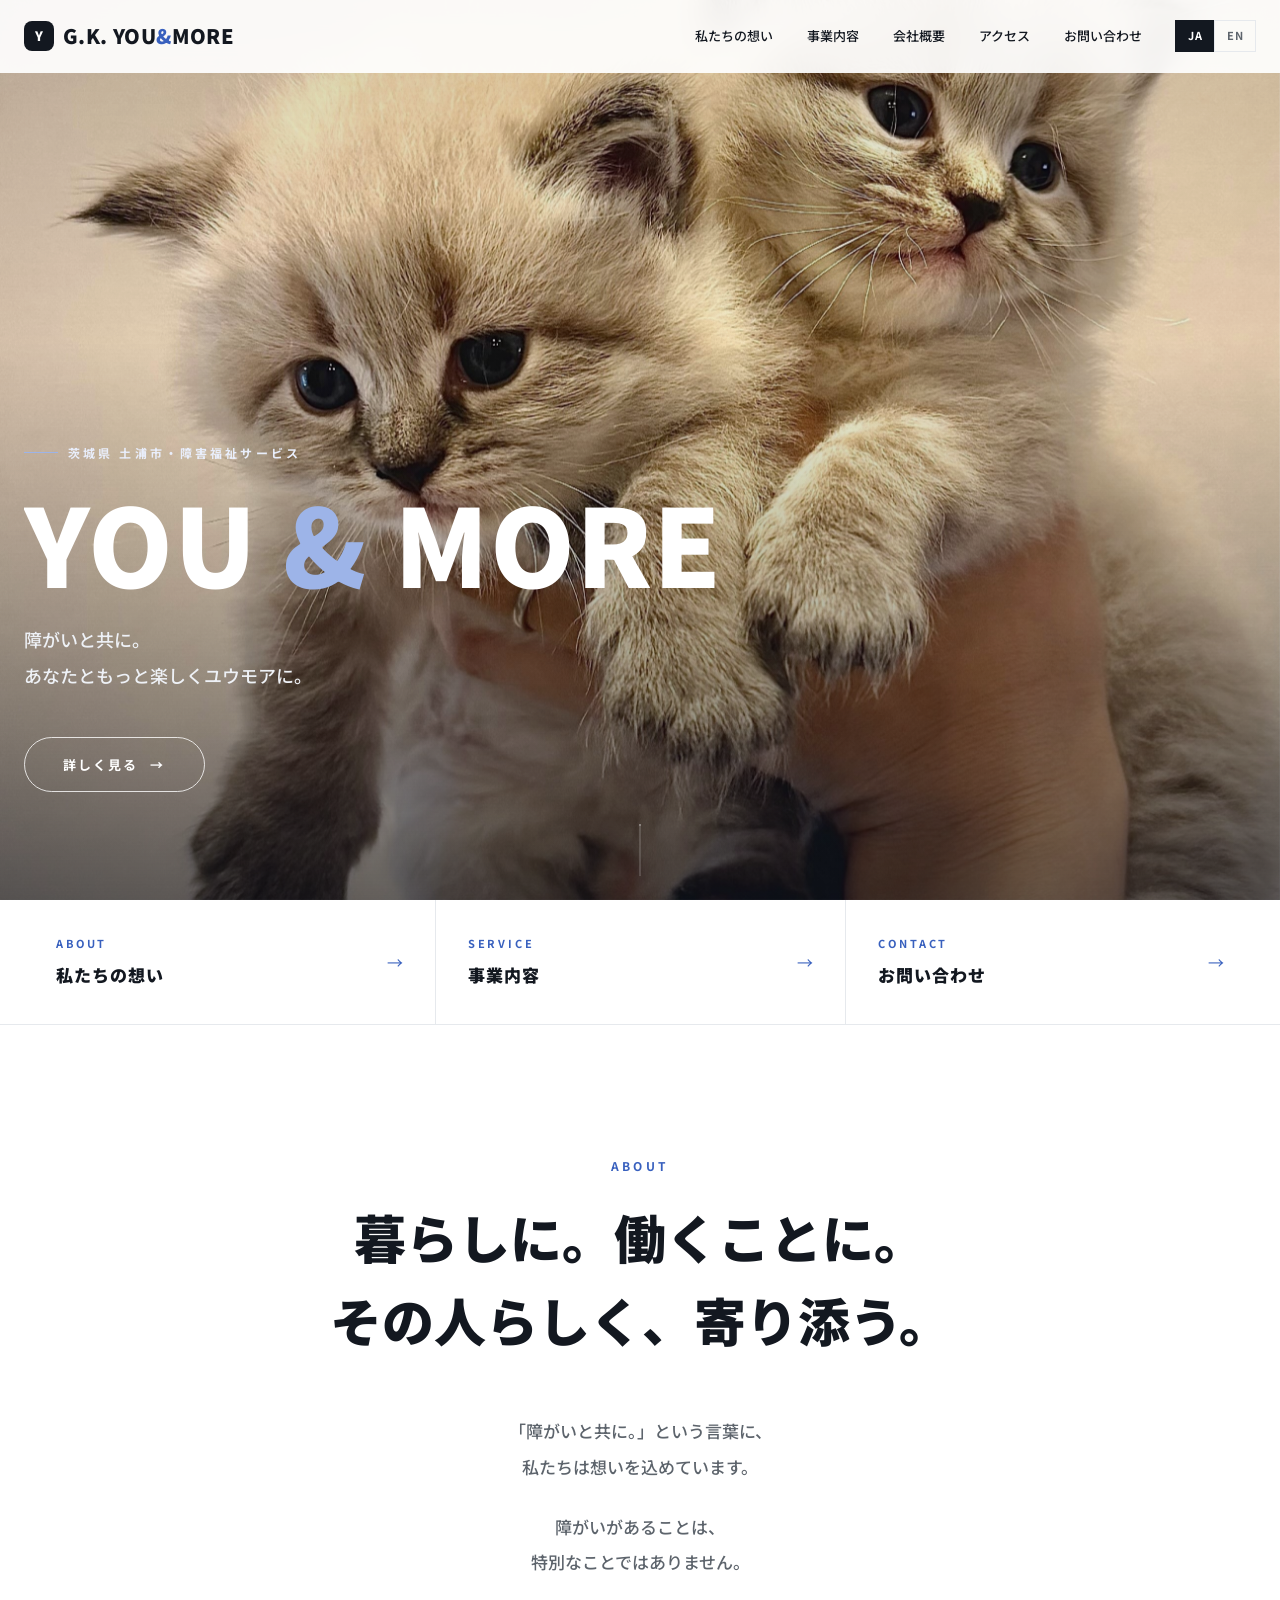
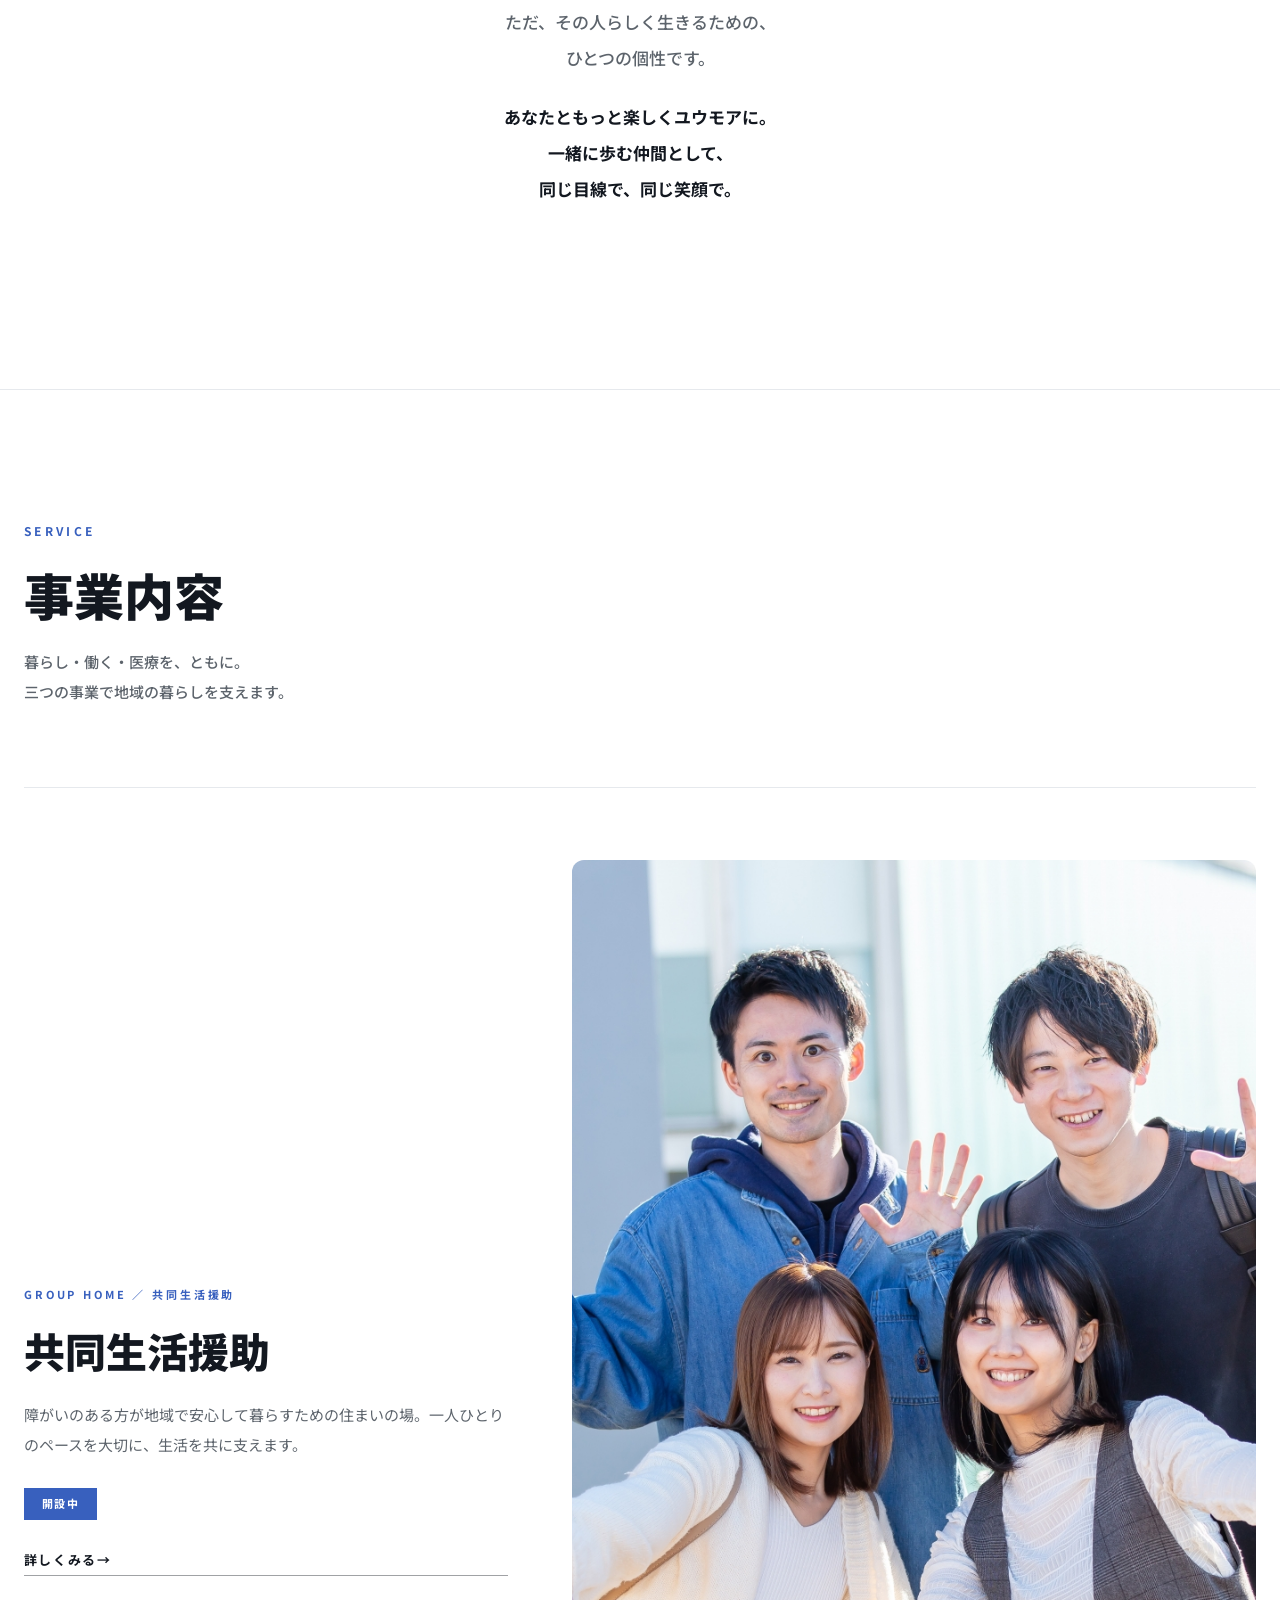
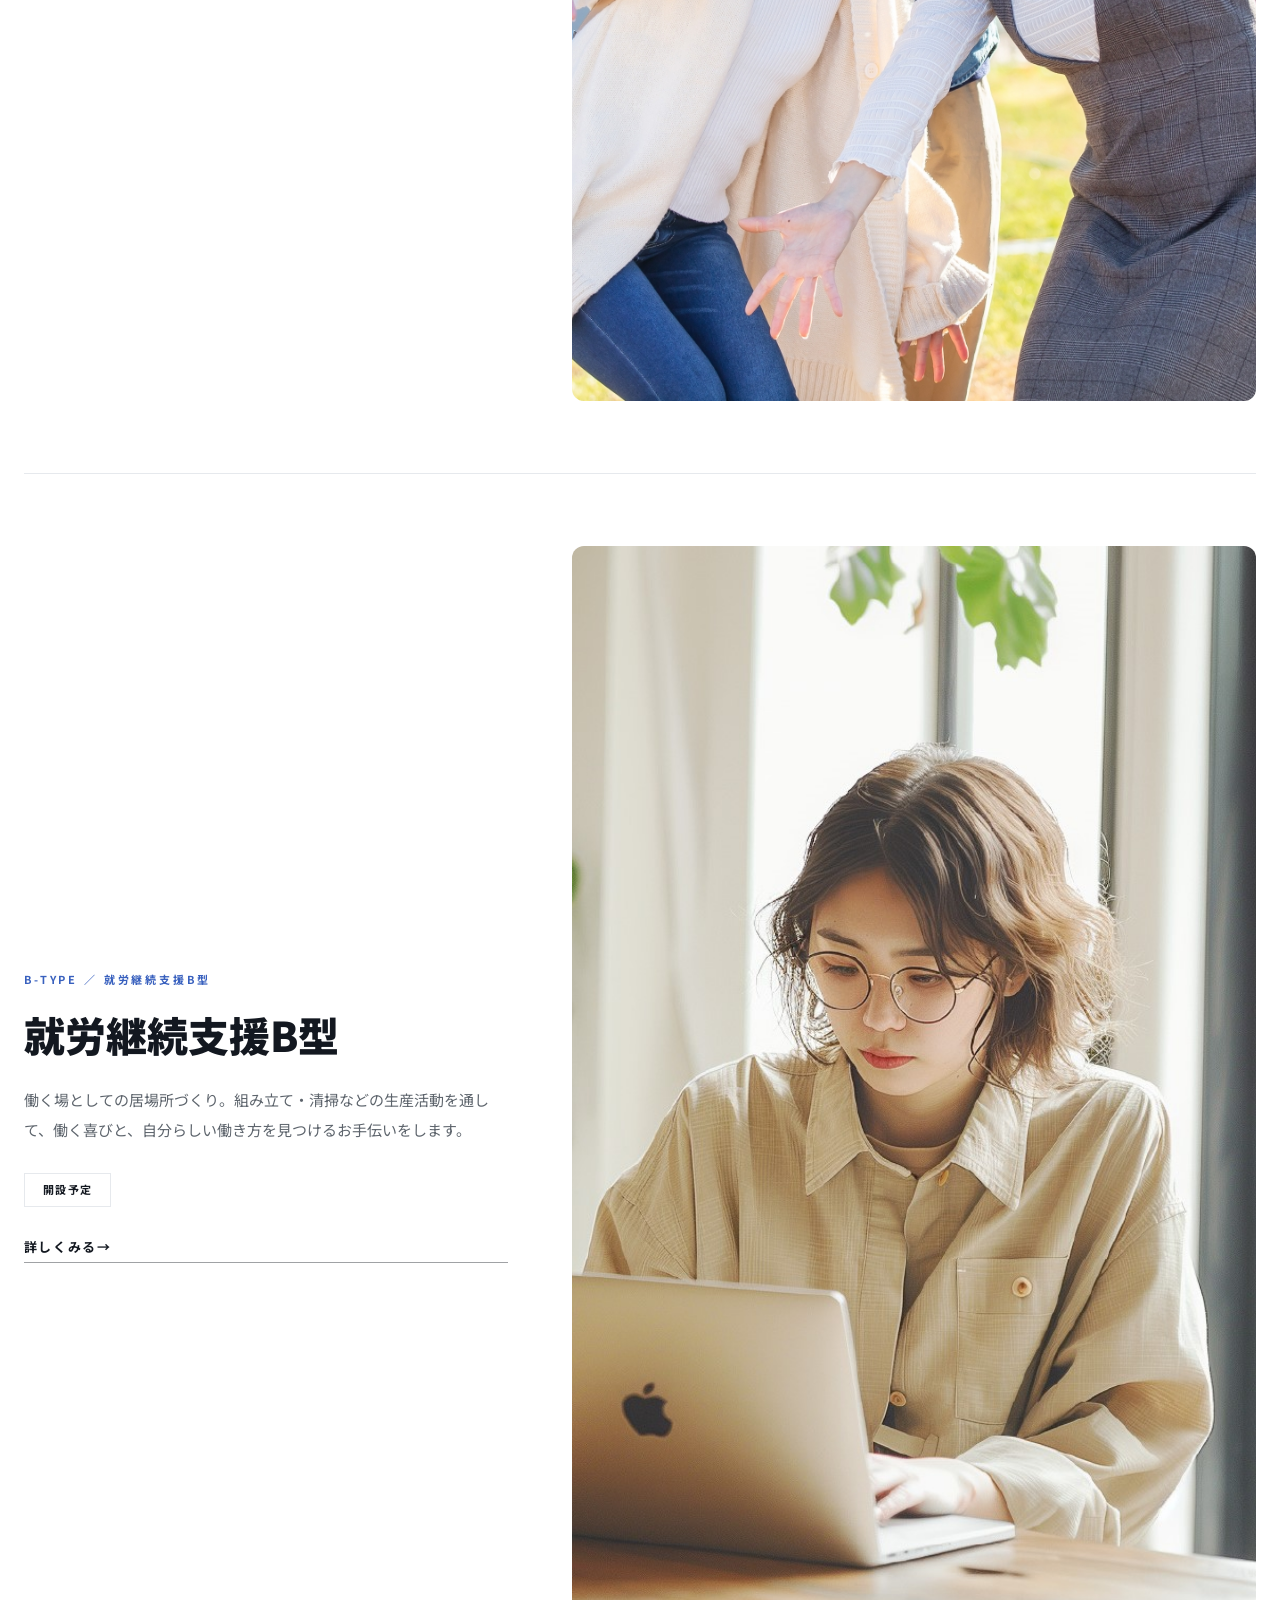
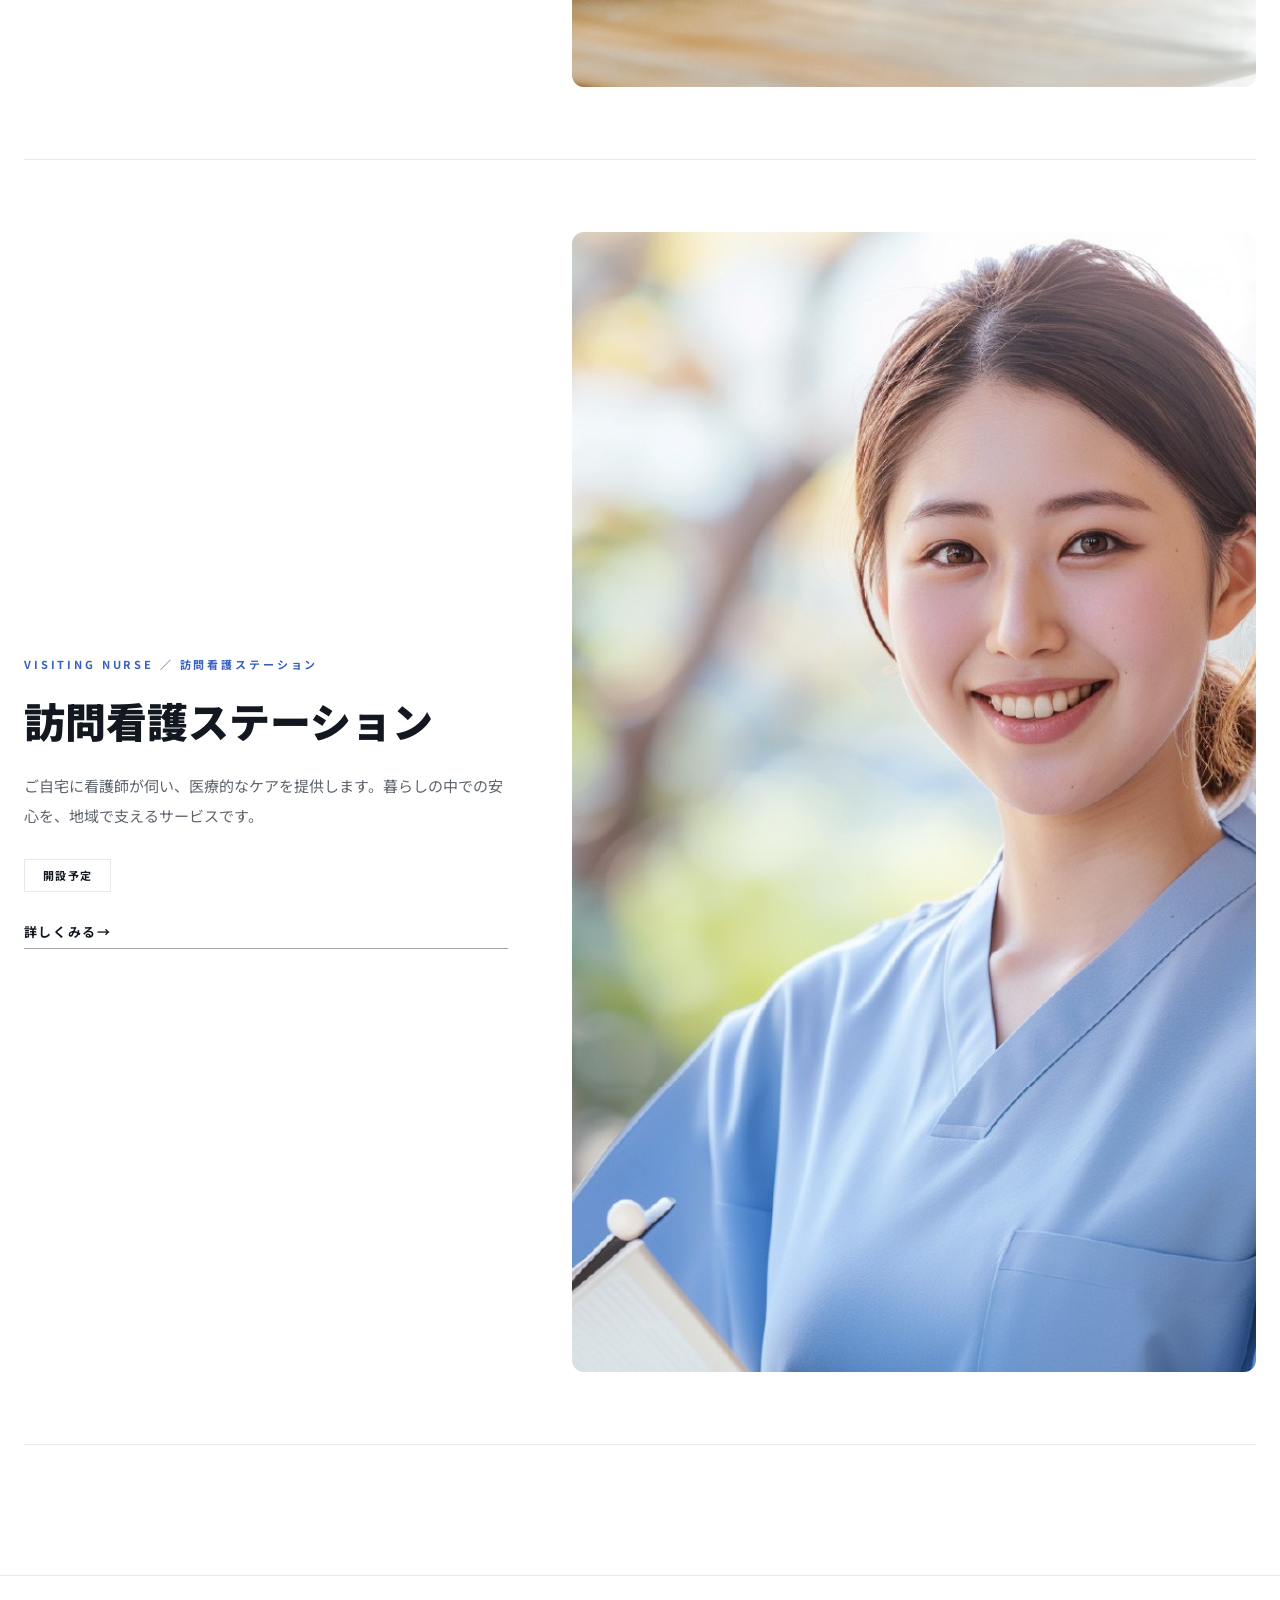
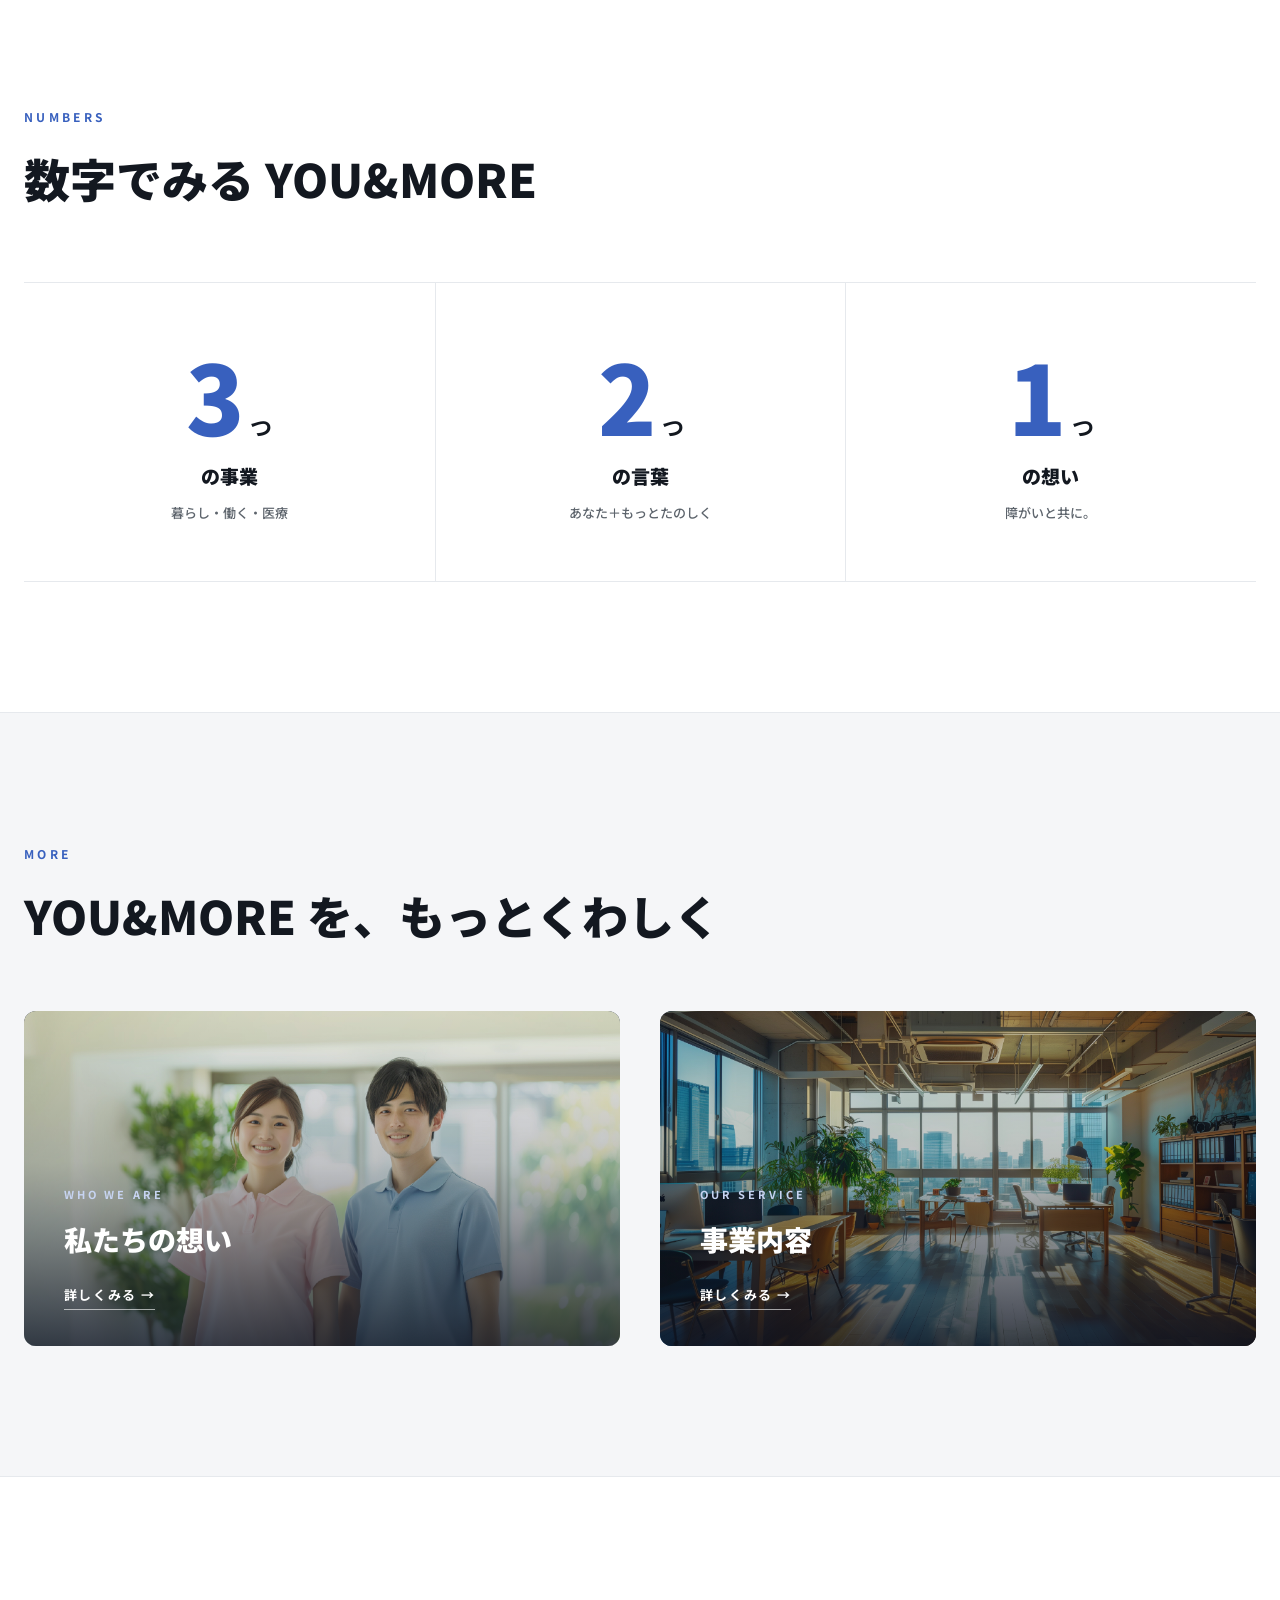
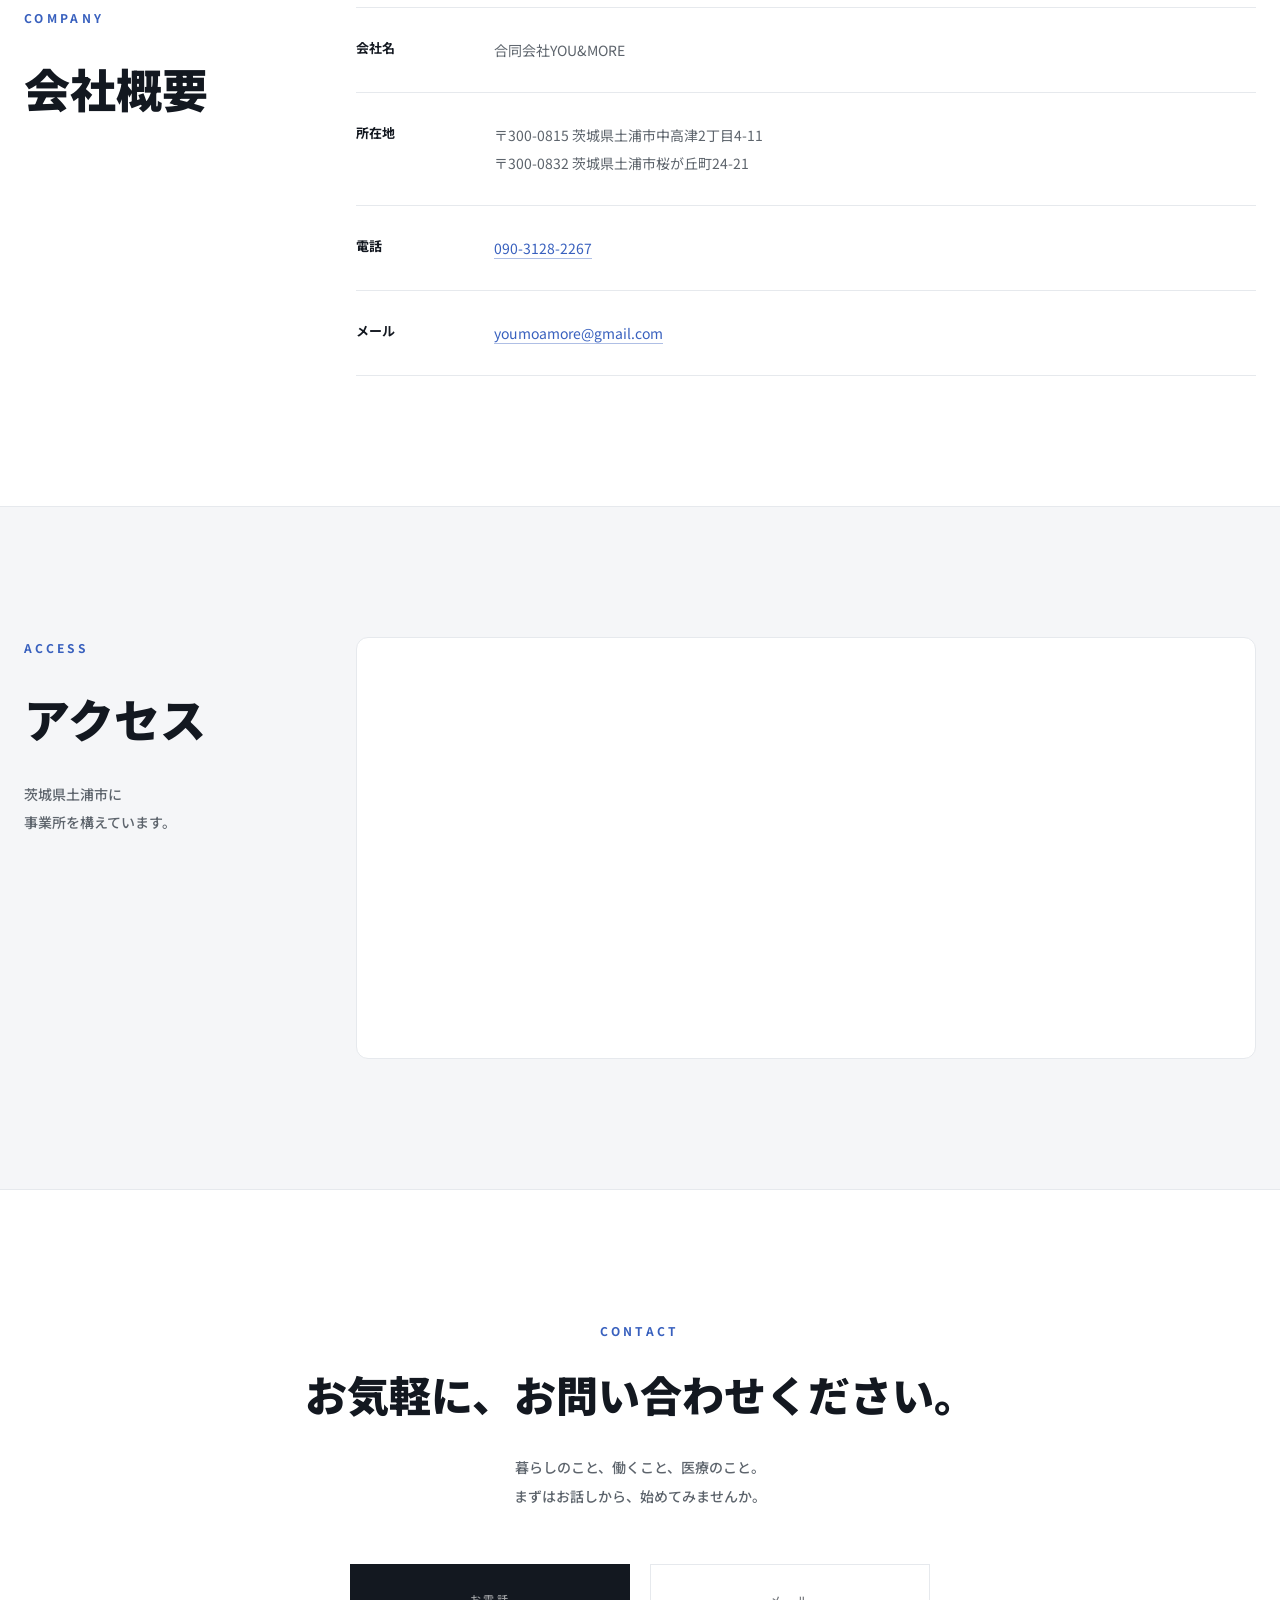
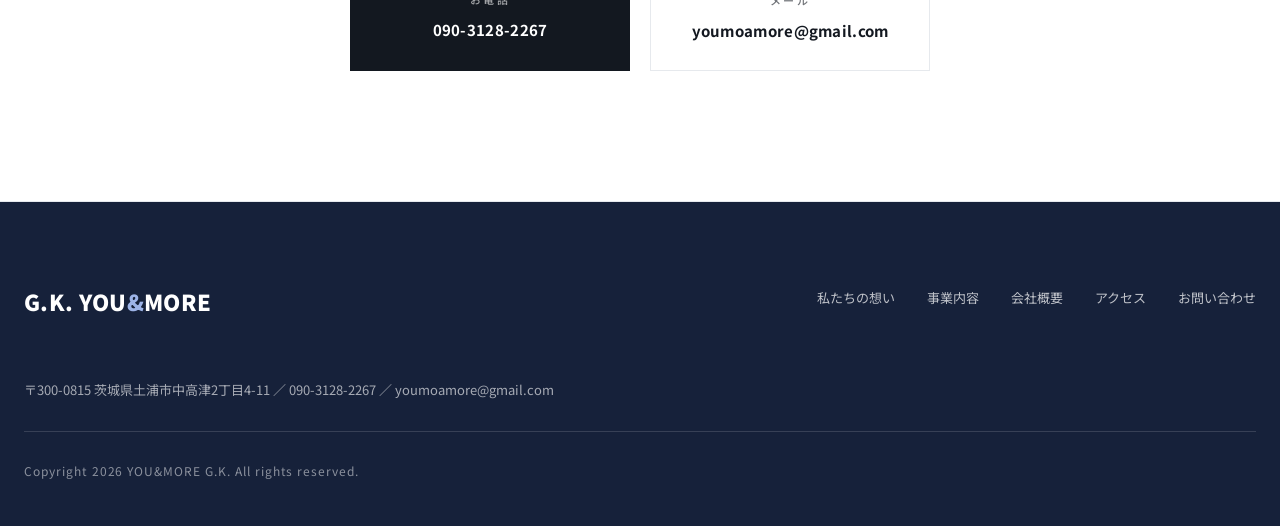
==== index.html @ 16d97923 "fix: モバイルのnumbersとヒーローメニューの中央寄せを修正 - numbers: numItemをflex column+align-items:centerで要素レベル中央保証 - her" ====
<!DOCTYPE html>
<html lang="ja">
<head>
<meta charset="UTF-8">
<meta name="viewport" content="width=device-width, initial-scale=1, shrink-to-fit=no">
<meta name="format-detection" content="telephone=no">
<title>YOU&amp;MORE G.K. - 障がいと共に。あなたともっと楽しくユウモアに。</title>
<meta name="description" content="YOU&amp;MORE G.K.は、茨城県土浦市に拠点を置く障害福祉事業所です。共同生活援助（グループホーム）を中心に、就労継続支援B型・訪問看護ステーションの開設を予定しています。">
<meta property="og:title" content="YOU&amp;MORE G.K.">
<meta property="og:type" content="website">
<meta property="og:url" content="https://cocolo-youmore.com/">
<meta property="og:site_name" content="YOU&amp;MORE G.K.">
<link rel="icon" href="data:image/svg+xml,%3Csvg xmlns='http://www.w3.org/2000/svg' viewBox='0 0 100 100'%3E%3Crect width='100' height='100' rx='22' fill='%233860be'/%3E%3Ctext x='50' y='72' font-size='56' text-anchor='middle' fill='%23fff' font-family='Arial,sans-serif' font-weight='bold'%3EY%26M%3C/text%3E%3C/svg%3E">
<link rel="preconnect" href="https://fonts.googleapis.com">
<link rel="preconnect" href="https://fonts.gstatic.com" crossorigin>
<link href="https://fonts.googleapis.com/css2?family=Noto+Sans+JP:wght@400;500;700;900&amp;display=swap" rel="stylesheet">
<link rel="stylesheet" href="css/style.css?v=20260806e">
</head>
<body>

<header>
<div class="headerInr">
  <div class="headerInrBox">

    <h1><a href="#top"><span class="logoMark">Y</span><span class="logoName">G.K. YOU<span>&amp;</span>MORE</span></a></h1>

    <nav id="gNavPc">
      <ul>
        <li><a href="#about">私たちの想い</a></li>
        <li><a href="#service">事業内容</a></li>
        <li><a href="#company">会社概要</a></li>
        <li><a href="#access">アクセス</a></li>
        <li><a href="#contact">お問い合わせ</a></li>
      </ul>
    </nav>

    <ul class="headerLang">
      <li><a href="#" class="active">JA</a></li>
      <li><a href="#">EN</a></li>
    </ul>

    <button type="button" class="menuTrigger" aria-expanded="false" aria-controls="gNavSp" aria-label="メニューを開く">
      <span></span><span></span><span></span>
    </button>

  </div>

  <div id="gNavSp">
    <div class="gNavSpInr">
      <ul class="headerLinkLv1">
        <li><a href="#about">私たちの想い</a></li>
        <li><a href="#service">事業内容</a></li>
        <li><a href="#company">会社概要</a></li>
        <li><a href="#access">アクセス</a></li>
        <li><a href="#contact">お問い合わせ</a></li>
      </ul>
      <ul class="headerLinkMenu">
        <li><a href="tel:09031282267">090-3128-2267</a></li>
        <li><a href="mailto:youmoamore@gmail.com">youmoamore@gmail.com</a></li>
      </ul>
    </div>
  </div>

</div>
</header>

<main>

<article>

<section id="top">
<div class="idxWrap01Inr">
  <div class="mainImg"><img src="images/2.jpeg" alt="YOU&MOREの風景" class="fade-in"></div>
  <div class="heroGrad"></div>
  <div class="progSlickInr">
    <p class="heroBadge">茨城県 土浦市・障害福祉サービス</p>
    <h2 class="kvTx02"><span class="kvWord">YOU</span> <span class="kvWord kvWordAccent">&amp;</span> <span class="kvWord">MORE</span></h2>
    <p class="kvTx03">障がいと共に。<br>あなたともっと楽しくユウモアに。</p>
    <p class="btnBox01_w"><a href="#about">詳しく見る<span class="btnArrow">→</span></a></p>
  </div>
  <div class="scrollCue"><span class="scrollCueDot"></span></div>
</div>
</section>

<div class="heroMenu">
  <div class="heroMenuInr">
    <a href="#about">
      <div class="heroMenuText">
        <p class="heroMenuLabel">ABOUT</p>
        <p class="heroMenuTitle">私たちの想い</p>
      </div>
      <span class="heroMenuArrow">→</span>
    </a>
    <a href="#service">
      <div class="heroMenuText">
        <p class="heroMenuLabel">SERVICE</p>
        <p class="heroMenuTitle">事業内容</p>
      </div>
      <span class="heroMenuArrow">→</span>
    </a>
    <a href="#contact">
      <div class="heroMenuText">
        <p class="heroMenuLabel">CONTACT</p>
        <p class="heroMenuTitle">お問い合わせ</p>
      </div>
      <span class="heroMenuArrow">→</span>
    </a>
  </div>
</div>

<section id="about">
<div class="idxWrap02Inner">
  <div class="idxWrap02Text reveal">
    <p class="kvTx01">ABOUT</p>
    <h2>暮らしに。働くことに。<br>その人らしく、寄り添う。</h2>
    <p class="idxWrap02Line">「障がいと共に。」という言葉に、<br>私たちは想いを込めています。</p>
    <p class="idxWrap02Line">障がいがあることは、<br>特別なことではありません。</p>
    <p class="idxWrap02Line">ただ、その人らしく生きるための、<br>ひとつの個性です。</p>
    <p class="idxWrap02Line strong">あなたともっと楽しくユウモアに。<br>一緒に歩む仲間として、<br>同じ目線で、同じ笑顔で。</p>
  </div>
</div>
</section>

<section id="service">
<div class="idxWrap03Inner">
  <div class="idxWrap03Head reveal">
    <p class="kvTx01">SERVICE</p>
    <h2>事業内容</h2>
    <p class="idxWrap03Lead">暮らし・働く・医療を、ともに。<br>三つの事業で地域の暮らしを支えます。</p>
  </div>
  <div class="servicePanels">

    <article class="servicePanel reveal">
      <div class="servicePanelText">
        <p class="servicePanelLabel">GROUP HOME ／ 共同生活援助</p>
        <h3>共同生活援助</h3>
        <p class="servicePanelDesc">障がいのある方が地域で安心して暮らすための住まいの場。一人ひとりのペースを大切に、生活を共に支えます。</p>
        <p class="servicePanelStatus">開設中</p>
        <a class="servicePanelLink" href="service-kyodo.html">詳しくみる<span>→</span></a>
      </div>
      <a class="servicePanelImg" href="service-kyodo.html" aria-label="共同生活援助の詳細ページへ"><img src="images/共同生活援助/28447826_m.jpg" alt="共同生活援助"></a>
    </article>

    <article class="servicePanel reveal">
      <div class="servicePanelText">
        <p class="servicePanelLabel">B-TYPE ／ 就労継続支援B型</p>
        <h3>就労継続支援B型</h3>
        <p class="servicePanelDesc">働く場としての居場所づくり。組み立て・清掃などの生産活動を通して、働く喜びと、自分らしい働き方を見つけるお手伝いをします。</p>
        <p class="servicePanelStatus soon">開設予定</p>
        <a class="servicePanelLink" href="#contact">詳しくみる<span>→</span></a>
      </div>
      <div class="servicePanelImg"><img src="images/就労継続支援/sd_free_img_89.jpg" alt="就労継続支援B型"></div>
    </article>

    <article class="servicePanel reveal">
      <div class="servicePanelText">
        <p class="servicePanelLabel">VISITING NURSE ／ 訪問看護ステーション</p>
        <h3>訪問看護ステーション</h3>
        <p class="servicePanelDesc">ご自宅に看護師が伺い、医療的なケアを提供します。暮らしの中での安心を、地域で支えるサービスです。</p>
        <p class="servicePanelStatus soon">開設予定</p>
        <a class="servicePanelLink" href="#contact">詳しくみる<span>→</span></a>
      </div>
      <div class="servicePanelImg"><img src="images/訪問看護/sd_free_img_136.jpg" alt="訪問看護ステーション"></div>
    </article>

  </div>
</div>
</section>

<section id="numbers">
<div class="numbersInr">
  <div class="numbersHead reveal">
    <p class="kvTx01">NUMBERS</p>
    <h2>数字でみる YOU&amp;MORE</h2>
  </div>
  <div class="numbersGrid">
    <div class="numItem">
      <p class="numberValue"><span>3</span><span class="numberUnit">つ</span></p>
      <p class="numberLabel">の事業</p>
      <p class="numberNote">暮らし・働く・医療</p>
    </div>
    <div class="numItem">
      <p class="numberValue"><span>2</span><span class="numberUnit">つ</span></p>
      <p class="numberLabel">の言葉</p>
      <p class="numberNote">あなた＋もっとたのしく</p>
    </div>
    <div class="numItem">
      <p class="numberValue"><span>1</span><span class="numberUnit">つ</span></p>
      <p class="numberLabel">の想い</p>
      <p class="numberNote">障がいと共に。</p>
    </div>
  </div>
</div>
</section>

<section id="banner">
<div class="bannerInr">
  <div class="bannerHead reveal">
    <p class="kvTx01">MORE</p>
    <h2>YOU&amp;MORE を、もっとくわしく</h2>
  </div>
  <div class="bannerGrid">
    <a href="#about" class="bannerCard reveal">
      <div class="bannerBg"><img src="images/banner-watashi.jpg" alt="私たちの想い"></div>
      <div class="bannerOverlay"></div>
      <div class="bannerText">
        <p class="bannerEn">WHO WE ARE</p>
        <h3>私たちの想い</h3>
        <span class="bannerLink">詳しくみる →</span>
      </div>
    </a>
    <a href="#service" class="bannerCard reveal">
      <div class="bannerBg"><img src="images/banner-jigyo.jpg" alt="事業内容"></div>
      <div class="bannerOverlay"></div>
      <div class="bannerText">
        <p class="bannerEn">OUR SERVICE</p>
        <h3>事業内容</h3>
        <span class="bannerLink">詳しくみる →</span>
      </div>
    </a>
  </div>
</div>
</section>

<section id="company">
<div class="idxWrap05Inr">
  <div class="idxWrap05Box01 reveal">
    <p class="kvTx01">COMPANY</p>
    <h2>会社概要</h2>
  </div>
  <div class="idxWrap05Box02 reveal">
    <ul>
      <li>
        <div><p>会社名</p></div>
        <p>合同会社YOU&amp;MORE</p>
      </li>
      <li>
        <div><p>所在地</p></div>
        <p>〒300-0815 茨城県土浦市中高津2丁目4-11<br>〒300-0832 茨城県土浦市桜が丘町24-21</p>
      </li>
      <li>
        <div><p>電話</p></div>
        <p><a href="tel:09031282267">090-3128-2267</a></p>
      </li>
      <li>
        <div><p>メール</p></div>
        <p><a href="mailto:youmoamore@gmail.com">youmoamore@gmail.com</a></p>
      </li>
    </ul>
  </div>
</div>
</section>

<section id="access">
<div class="idxWrap06Inr">
  <div class="idxWrap06Box01 reveal">
    <p class="kvTx01">ACCESS</p>
    <h2>アクセス</h2>
    <p class="idxWrap06Lead">茨城県土浦市に<br>事業所を構えています。</p>
  </div>
  <div class="idxWrap06Box02 reveal">
    <div class="map">
      <iframe src="https://www.google.com/maps?q=%E8%8C%A8%E5%9F%8E%E7%9C%8C%E5%9C%9F%E6%B5%A6%E5%B8%82%E4%B8%AD%E9%AB%98%E6%B4%A52%E4%B8%81%E7%9B%AE4-11&output=embed" title="YOU&amp;MORE 所在地のGoogleマップ" loading="lazy" referrerpolicy="no-referrer-when-downgrade"></iframe>
    </div>
  </div>
</div>
</section>

<section id="contact">
<div class="contactInr">
  <p class="kvTx01">CONTACT</p>
  <h2>お気軽に、お問い合わせください。</h2>
  <p class="contactLead">暮らしのこと、働くこと、医療のこと。<br>まずはお話しから、始めてみませんか。</p>
  <div class="contactBtns">
    <a href="tel:09031282267" class="contactBtnTel"><span class="contactBtnLabel">お電話</span>090-3128-2267</a>
    <a href="mailto:youmoamore@gmail.com" class="contactBtnMail"><span class="contactBtnLabel">メール</span>youmoamore@gmail.com</a>
  </div>
</div>
</section>

</article>

</main>

<footer>
<div class="footerInr">
  <div class="footerTop">
    <p class="footerLogo">G.K. YOU<span>&amp;</span>MORE</p>
    <ul>
      <li><a href="#about">私たちの想い</a></li>
      <li><a href="#service">事業内容</a></li>
      <li><a href="#company">会社概要</a></li>
      <li><a href="#access">アクセス</a></li>
      <li><a href="#contact">お問い合わせ</a></li>
    </ul>
  </div>
  <p class="footerInfo">〒300-0815 茨城県土浦市中高津2丁目4-11 ／ 090-3128-2267 ／ youmoamore@gmail.com</p>
  <p class="footerCopy">Copyright 2026 YOU&amp;MORE G.K. All rights reserved.</p>
</div>
</footer>

<script>
var menuBtn = document.querySelector('.menuTrigger');
menuBtn.addEventListener('click', function () {
  var sp = document.querySelector('#gNavSp');
  var open = sp.classList.toggle('open');
  this.classList.toggle('active');
  this.setAttribute('aria-expanded', open);
  this.setAttribute('aria-label', open ? 'メニューを閉じる' : 'メニューを開く');
});
window.addEventListener('scroll', function () {
  var h = document.querySelector('header');
  if (window.scrollY > 10) { h.classList.add('scrolled'); } else { h.classList.remove('scrolled'); }
});
document.querySelectorAll('#gNavSp a').forEach(function (a) {
  a.addEventListener('click', function () {
    document.querySelector('#gNavSp').classList.remove('open');
    menuBtn.classList.remove('active');
    menuBtn.setAttribute('aria-expanded', 'false');
    menuBtn.setAttribute('aria-label', 'メニューを開く');
  });
});
var io = new IntersectionObserver(function (entries) {
  entries.forEach(function (entry) {
    if (entry.isIntersecting) {
      entry.target.classList.add('inview');
      setTimeout(function () { entry.target.classList.add('reveal-done'); }, 900);
      io.unobserve(entry.target);
    }
  });
}, { threshold: 0.12 });
document.querySelectorAll('.reveal, .numItem').forEach(function (el) { io.observe(el); });
</script>
</body>
</html>
---- css/style.css ----
/* ============================================================
   YOU&MORE G.K. - JINS Holdings inspired
   clean gothic / white / minimal / blue accent #3860BE
   full-width visuals, airy whitespace, EN label + JP headline
============================================================ */
:root {
  --ink: #131820;
  --muted: #5d646c;
  --faint: #8a9199;
  --line: #e6e9ed;
  --bg: #ffffff;
  --bg-soft: #f5f6f8;
  --blue: #3860be;
  --blue-dark: #2c4d9c;
  --blue-soft: #eef2fb;
  --navy: #16213a;
  --font: "Noto Sans JP", "Hiragino Kaku Gothic ProN", "Hiragino Sans", Meiryo, "Yu Gothic", sans-serif;
  --ease: cubic-bezier(.25, .6, .3, 1);
}

* {
  margin: 0;
  padding: 0;
  box-sizing: border-box;
}

html {
  scroll-behavior: smooth;
  scroll-padding-top: 72px;
}

body {
  font-family: var(--font);
  color: var(--ink);
  background: var(--bg);
  line-height: 1.8;
  -webkit-font-smoothing: antialiased;
  overflow-x: hidden;
}

a {
  color: inherit;
  text-decoration: none;
}

img {
  max-width: 100%;
}

::selection {
  background: var(--blue);
  color: #fff;
}

/* ============================================================
   reveal animation
============================================================ */
.reveal {
  opacity: 0;
  transform: translateY(24px);
  transition: opacity .7s var(--ease), transform .7s var(--ease);
}

.reveal.inview {
  opacity: 1;
  transform: none;
}

.servicePanel.reveal:nth-child(2) { transition-delay: .1s; }
.servicePanel.reveal:nth-child(3) { transition-delay: .2s; }

.servicePanel.reveal.reveal-done { transition-delay: 0s; }

#service .servicePanel.reveal {
  transform: translateX(120px);
  transition: opacity .9s var(--ease), transform .9s var(--ease);
}

#service .servicePanel.reveal.inview {
  transform: none;
}

#service .servicePanel.reveal:nth-child(1) { transition-delay: .05s; }
#service .servicePanel.reveal:nth-child(2) { transition-delay: .18s; }
#service .servicePanel.reveal:nth-child(3) { transition-delay: .31s; }

/* ============================================================
   header
============================================================ */
header {
  position: fixed;
  top: 0;
  left: 0;
  right: 0;
  z-index: 100;
  background: rgba(255, 255, 255, .92);
  backdrop-filter: blur(12px);
  -webkit-backdrop-filter: blur(12px);
  border-bottom: 1px solid transparent;
  transition: border-color .3s ease, box-shadow .3s ease;
}

header.scrolled {
  border-bottom-color: var(--line);
  box-shadow: 0 2px 12px rgba(0, 0, 0, .05);
}

.headerInr {
  max-width: 1280px;
  margin: 0 auto;
  padding: 0 24px;
}

.headerInrBox {
  display: flex;
  align-items: center;
  height: 72px;
}

h1 {
  font-size: 20px;
  font-weight: 900;
  letter-spacing: .02em;
  margin-right: auto;
}

h1 a {
  display: flex;
  align-items: center;
  gap: 9px;
}

h1 a .logoMark {
  display: inline-flex;
  align-items: center;
  justify-content: center;
  width: 30px;
  height: 30px;
  border-radius: 8px;
  background: var(--ink);
  color: #fff;
  font-size: 13px;
  font-weight: 900;
}

h1 a .logoName span {
  color: var(--blue);
}

#gNavPc ul {
  display: flex;
  list-style: none;
}

#gNavPc ul li a {
  display: block;
  padding: 25px 17px;
  font-size: 13px;
  font-weight: 500;
  color: var(--ink);
  position: relative;
  transition: color .2s ease;
}

#gNavPc ul li a::after {
  content: "";
  position: absolute;
  left: 17px;
  right: 17px;
  bottom: 21px;
  height: 2px;
  background: var(--blue);
  transform: scaleX(0);
  transform-origin: left;
  transition: transform .3s var(--ease);
}

#gNavPc ul li a:hover {
  color: var(--blue);
}

#gNavPc ul li a:hover::after {
  transform: scaleX(1);
}

.headerLang {
  display: flex;
  list-style: none;
  margin-left: 16px;
}

.headerLang li a {
  display: block;
  font-size: 11px;
  font-weight: 700;
  letter-spacing: .04em;
  padding: 5px 12px;
  color: var(--muted);
  border: 1px solid var(--line);
}

.headerLang li:first-child a {
  border-right: none;
}

.headerLang li a.active {
  color: #fff;
  background: var(--ink);
  border-color: var(--ink);
}

.menuTrigger {
  display: none;
  flex-direction: column;
  gap: 5px;
  cursor: pointer;
  padding: 8px;
  appearance: none;
  -webkit-appearance: none;
  background: none;
  border: 0;
  font: inherit;
}

.menuTrigger span {
  display: block;
  width: 24px;
  height: 2px;
  background: var(--ink);
  transition: transform .3s ease, opacity .3s ease;
}

.menuTrigger.active span:nth-child(1) { transform: translateY(7px) rotate(45deg); }
.menuTrigger.active span:nth-child(2) { opacity: 0; }
.menuTrigger.active span:nth-child(3) { transform: translateY(-7px) rotate(-45deg); }

#gNavSp {
  display: none;
}

/* ============================================================
   hero (JINS style full-width visual)
============================================================ */
#top .idxWrap01Inr {
  position: relative;
  height: 100vh;
  min-height: 620px;
  display: flex;
  align-items: flex-end;
  overflow: hidden;
}

.mainImg {
  position: absolute;
  inset: 0;
  overflow: hidden;
}

.mainImg img {
  display: block;
  width: 100%;
  height: 100%;
  object-fit: cover;
  object-position: 50% 20%;
}

.heroGrad {
  position: absolute;
  inset: 0;
  background: linear-gradient(to top, rgba(10, 15, 26, .62) 0%, rgba(10, 15, 26, .28) 34%, rgba(10, 15, 26, .05) 62%, rgba(10, 15, 26, .16) 100%);
}

.fade-in {
  transform-origin: 50% 55%;
  animation: heroKenburns 3s var(--ease) both;
}

@keyframes heroKenburns {
  from {
    transform: scale(1.15);
    filter: brightness(.8) saturate(.9);
  }
  to {
    transform: scale(1);
    filter: none;
  }
}

.progSlickInr {
  position: relative;
  z-index: 2;
  max-width: 1280px;
  width: 100%;
  margin: 0 auto;
  padding: 0 24px 12vh;
  color: #fff;
}

.heroBadge {
  display: inline-flex;
  align-items: center;
  gap: 10px;
  font-size: 12px;
  font-weight: 700;
  letter-spacing: .26em;
  color: #e9eefb;
  margin-bottom: 22px;
  opacity: 0;
  animation: heroBlurIn 1s var(--ease) forwards;
}

.heroBadge::before {
  content: "";
  width: 34px;
  height: 1px;
  background: #9db4e8;
  transform: scaleX(0);
  transform-origin: left;
  animation: heroLineGrow .9s var(--ease) .35s forwards;
}

@keyframes heroLineGrow {
  from { transform: scaleX(0); }
  to { transform: scaleX(1); }
}

.kvTx02 {
  font-size: clamp(52px, 8.5vw, 108px);
  font-weight: 900;
  letter-spacing: .01em;
  line-height: 1.05;
  margin-bottom: 22px;
  overflow: hidden;
}

.kvTx02 .kvWord {
  display: inline-block;
  transform: translateY(120%);
  animation: kvSlideUp 1.05s var(--ease) forwards;
}

.kvTx02 .kvWord:nth-child(1) { animation-delay: .32s; }
.kvTx02 .kvWord:nth-child(2) { animation-delay: .46s; }
.kvTx02 .kvWord:nth-child(3) { animation-delay: .60s; }

@keyframes kvSlideUp {
  from { transform: translateY(120%); }
  to { transform: translateY(0); }
}

.kvTx02 .kvWordAccent {
  color: #9db4e8;
}

.kvTx03 {
  font-size: clamp(15px, 2.2vw, 18px);
  font-weight: 500;
  line-height: 2;
  color: #eef1f6;
  margin-bottom: 44px;
  opacity: 0;
  animation: heroBlurIn 1s var(--ease) .7s forwards;
}

@keyframes heroBlurIn {
  from {
    opacity: 0;
    transform: translateY(18px);
    filter: blur(8px);
  }
  to {
    opacity: 1;
    transform: none;
    filter: none;
  }
}

.btnBox01_w {
  opacity: 0;
  animation: heroBlurIn 1s var(--ease) .82s forwards;
}

.btnBox01_w a {
  display: inline-flex;
  align-items: center;
  gap: 12px;
  font-size: 13px;
  font-weight: 700;
  letter-spacing: .16em;
  padding: 15px 38px;
  border: 1px solid rgba(255, 255, 255, .8);
  border-radius: 999px;
  color: #fff;
  transition: background .3s ease, color .3s ease, transform .3s ease;
}

.btnBox01_w a .btnArrow {
  transition: transform .3s ease;
}

.btnBox01_w a:hover {
  background: #fff;
  color: var(--ink);
  transform: translateY(-2px);
}

.btnBox01_w a:hover .btnArrow {
  transform: translateX(4px);
}

.scrollCue {
  position: absolute;
  left: 50%;
  bottom: 24px;
  transform: translateX(-50%);
  z-index: 3;
  width: 1px;
  height: 52px;
  background: rgba(255, 255, 255, .3);
  overflow: hidden;
}

.scrollCueDot {
  position: absolute;
  left: 0;
  top: -8px;
  width: 1px;
  height: 10px;
  background: #fff;
  animation: scrollCue 2s var(--ease) infinite;
}

@keyframes scrollCue {
  0% { transform: translateY(0); opacity: 1; }
  80% { transform: translateY(56px); opacity: 0; }
  100% { transform: translateY(56px); opacity: 0; }
}

/* ============================================================
   hero quick menu (JINS 3-col: EN label + JP)
============================================================ */
.heroMenu {
  border-bottom: 1px solid var(--line);
  background: var(--bg);
}

.heroMenuInr {
  max-width: 1280px;
  margin: 0 auto;
  padding: 0 24px;
  display: grid;
  grid-template-columns: repeat(3, 1fr);
}

.heroMenuInr a {
  display: flex;
  align-items: center;
  justify-content: space-between;
  gap: 16px;
  padding: 34px 32px;
  border-left: 1px solid var(--line);
  transition: background .25s ease;
}

.heroMenuInr a:first-child {
  border-left: none;
}

.heroMenuInr a:hover {
  background: var(--bg-soft);
}

.heroMenuLabel {
  font-size: 11px;
  font-weight: 700;
  letter-spacing: .26em;
  color: var(--blue);
  margin-bottom: 6px;
}

.heroMenuTitle {
  font-size: 17px;
  font-weight: 900;
  letter-spacing: .06em;
  color: var(--ink);
}

.heroMenuArrow {
  font-size: 16px;
  color: var(--blue);
  transition: transform .3s var(--ease);
}

.heroMenuInr a:hover .heroMenuArrow {
  transform: translateX(6px);
}

/* ============================================================
   section labels
============================================================ */
.kvTx01 {
  font-size: 12px;
  font-weight: 700;
  letter-spacing: .28em;
  color: var(--blue);
  margin-bottom: 18px;
  text-transform: uppercase;
}

/* ============================================================
   about
============================================================ */
#about {
  border-bottom: 1px solid var(--line);
}

.idxWrap02Inner {
  max-width: 1000px;
  margin: 0 auto;
  padding: 130px 24px;
}

.idxWrap02Text {
  max-width: 860px;
  margin: 0 auto;
  text-align: center;
}

.idxWrap02Text h2 {
  font-size: clamp(28px, 4.6vw, 52px);
  font-weight: 900;
  line-height: 1.6;
  margin-bottom: 52px;
}

.idxWrap02Line {
  font-size: clamp(15px, 1.8vw, 17px);
  line-height: 2.1;
  margin: 0 0 24px;
  color: var(--muted);
  font-weight: 500;
}

.idxWrap02Line strong {
  color: var(--ink);
  font-weight: 900;
}

.idxWrap02Line.strong {
  color: var(--ink);
  font-weight: 700;
}

.idxWrap02Line:last-of-type {
  margin-bottom: 52px;
}

.idxWrap02Text .btnBox01_w a {
  border-color: var(--ink);
  color: var(--ink);
  opacity: 1;
}

.idxWrap02Text .btnBox01_w a:hover {
  background: var(--ink);
  color: #fff;
}

/* ============================================================
   service (JINS stacked full-width panels)
============================================================ */
#service {
  background: var(--bg);
  border-bottom: 1px solid var(--line);
}

.idxWrap03Inner {
  max-width: 1280px;
  margin: 0 auto;
  padding: 130px 24px;
}

.idxWrap03Head {
  margin-bottom: 80px;
}

.idxWrap03Head h2 {
  font-size: clamp(30px, 4.4vw, 50px);
  font-weight: 900;
  line-height: 1.4;
  margin-bottom: 18px;
}

.idxWrap03Lead {
  font-size: 15px;
  font-weight: 500;
  line-height: 2;
  color: var(--muted);
  max-width: 46em;
}

.servicePanel {
  display: grid;
  grid-template-columns: 1fr 1.25fr;
  align-items: stretch;
  border-top: 1px solid var(--line);
  padding: 72px 0;
}

.servicePanel:last-child {
  border-bottom: 1px solid var(--line);
}

.servicePanelText {
  display: flex;
  flex-direction: column;
  justify-content: center;
  padding: 24px 64px 24px 0;
}

.servicePanelLabel {
  font-size: 11px;
  font-weight: 700;
  letter-spacing: .26em;
  color: var(--blue);
  margin-bottom: 16px;
}

.servicePanel h3 {
  font-size: clamp(28px, 3.2vw, 42px);
  font-weight: 900;
  line-height: 1.45;
  margin-bottom: 20px;
}

.servicePanelDesc {
  font-size: 15px;
  line-height: 2;
  color: var(--muted);
  max-width: 34em;
  margin-bottom: 28px;
}

.servicePanelStatus {
  display: inline-block;
  align-self: flex-start;
  font-size: 11px;
  font-weight: 700;
  letter-spacing: .12em;
  padding: 6px 18px;
  color: #fff;
  background: var(--blue);
  margin-bottom: 28px;
}

.servicePanelStatus.soon {
  color: var(--ink);
  background: transparent;
  border: 1px solid var(--line);
}

.servicePanelLink {
  display: inline-block;
  font-size: 13px;
  font-weight: 700;
  letter-spacing: .1em;
  color: var(--ink);
  border-bottom: 1px solid rgba(19, 24, 32, .4);
  padding-bottom: 4px;
  transition: color .25s ease, border-color .25s ease;
}

.servicePanelLink span {
  display: inline-block;
  transition: transform .3s var(--ease);
}

.servicePanelLink:hover {
  color: var(--blue);
  border-color: var(--blue);
}

.servicePanelLink:hover span {
  transform: translateX(5px);
}

.servicePanelImg {
  position: relative;
  border-radius: 12px;
  overflow: hidden;
  background: var(--bg-soft);
  min-height: 420px;
  aspect-ratio: 3 / 5;
}

.servicePanelImg img {
  display: block;
  width: 100%;
  height: 100%;
  object-fit: cover;
  transition: transform 1s var(--ease);
}

.servicePanel:hover .servicePanelImg img {
  transform: scale(1.05);
}

/* ============================================================
   numbers (JINS style: white, dividers, big figures)
============================================================ */
#numbers {
  background: var(--bg);
  border-bottom: 1px solid var(--line);
}

.numbersInr {
  max-width: 1280px;
  margin: 0 auto;
  padding: 130px 24px;
}

.numbersHead {
  margin-bottom: 72px;
}

.numbersHead h2 {
  font-size: clamp(28px, 4vw, 46px);
  font-weight: 900;
  line-height: 1.4;
}

.numbersGrid {
  display: grid;
  grid-template-columns: repeat(3, 1fr);
  border-top: 1px solid var(--line);
  border-bottom: 1px solid var(--line);
}

.numItem {
  text-align: center;
  padding: 64px 24px 56px;
  border-left: 1px solid var(--line);
  display: flex;
  flex-direction: column;
  align-items: center;
}

.numItem:first-child {
  border-left: none;
}

.numberValue {
  font-size: clamp(64px, 8vw, 96px);
  font-weight: 900;
  line-height: 1;
  color: var(--blue);
  display: flex;
  align-items: baseline;
  justify-content: center;
  gap: 6px;
  margin-bottom: 16px;
  width: 100%;
}

.numberUnit {
  font-size: 22px;
  font-weight: 700;
  color: var(--ink);
}

.numberLabel {
  font-size: 19px;
  font-weight: 900;
  margin-bottom: 8px;
  text-align: center;
  word-break: keep-all;
}

.numberNote {
  font-size: 13px;
  font-weight: 500;
  color: var(--muted);
  text-align: center;
  word-break: keep-all;
}

.numItem {
  opacity: 0;
  transform: translateY(26px);
}

.numItem.inview {
  animation: numRise .9s var(--ease) forwards;
}

.numItem:nth-child(1).inview { animation-delay: .05s; }
.numItem:nth-child(2).inview { animation-delay: .22s; }
.numItem:nth-child(3).inview { animation-delay: .39s; }

@keyframes numRise {
  from {
    opacity: 0;
    transform: translateY(26px) scale(.97);
    filter: blur(5px);
  }
  to {
    opacity: 1;
    transform: none;
    filter: none;
  }
}

/* ============================================================
   banner (もっとくわしく)
============================================================ */
#banner {
  background: var(--bg-soft);
  border-bottom: 1px solid var(--line);
}

.bannerInr {
  max-width: 1280px;
  margin: 0 auto;
  padding: 130px 24px;
}

.bannerHead {
  margin-bottom: 64px;
}

.bannerHead h2 {
  font-size: clamp(28px, 4vw, 46px);
  font-weight: 900;
  line-height: 1.4;
}

.bannerGrid {
  display: grid;
  grid-template-columns: repeat(2, 1fr);
  gap: 40px;
}

.bannerCard {
  position: relative;
  display: block;
  aspect-ratio: 16 / 9;
  border-radius: 12px;
  overflow: hidden;
  background: var(--navy);
  transition: transform .3s var(--ease), box-shadow .3s var(--ease);
}

.bannerCard:hover {
  transform: translateY(-8px);
  box-shadow: 0 24px 50px rgba(18, 27, 46, .22);
}

.bannerBg {
  position: absolute;
  inset: 0;
  overflow: hidden;
}

.bannerBg img {
  display: block;
  width: 100%;
  height: 100%;
  object-fit: cover;
  transform: scale(1.01);
  transition: transform 1s var(--ease);
}

.bannerCard:hover .bannerBg img {
  transform: scale(1.07);
}

.bannerOverlay {
  position: absolute;
  inset: 0;
  background: linear-gradient(to top, rgba(14, 20, 34, .82) 0%, rgba(14, 20, 34, .25) 55%, rgba(14, 20, 34, .08) 100%);
}

.bannerText {
  position: absolute;
  left: 0;
  right: 0;
  bottom: 0;
  z-index: 2;
  padding: 36px 40px;
  color: #fff;
}

.bannerEn {
  font-size: 11px;
  font-weight: 700;
  letter-spacing: .26em;
  color: #c7d4f2;
  margin-bottom: 10px;
}

.bannerText h3 {
  font-size: clamp(20px, 2.4vw, 28px);
  font-weight: 900;
  margin-bottom: 14px;
}

.bannerLink {
  display: inline-block;
  font-size: 13px;
  font-weight: 700;
  letter-spacing: .1em;
  border-bottom: 1px solid rgba(255, 255, 255, .6);
  padding-bottom: 3px;
  transition: transform .3s var(--ease);
}

.bannerCard:hover .bannerLink {
  transform: translateX(6px);
}

/* ============================================================
   company
============================================================ */
#company {
  border-bottom: 1px solid var(--line);
}

.idxWrap05Inr {
  max-width: 1280px;
  margin: 0 auto;
  padding: 130px 24px;
  display: grid;
  grid-template-columns: 260px 1fr;
  gap: 72px;
}

.idxWrap05Box01 h2 {
  font-size: clamp(28px, 4vw, 46px);
  font-weight: 900;
  margin-bottom: 16px;
}

.idxWrap05Box02 ul {
  list-style: none;
}

.idxWrap05Box02 ul li {
  display: flex;
  align-items: flex-start;
  gap: 28px;
  padding: 28px 0;
  border-bottom: 1px solid var(--line);
}

.idxWrap05Box02 ul li:first-child {
  border-top: 1px solid var(--line);
}

.idxWrap05Box02 ul li > div {
  flex: 0 0 110px;
}

.idxWrap05Box02 ul li > div p {
  font-size: 13px;
  font-weight: 700;
  color: var(--ink);
}

.idxWrap05Box02 ul li > p {
  font-size: 14px;
  line-height: 2;
  color: var(--muted);
}

.idxWrap05Box02 ul li a {
  color: var(--blue);
  border-bottom: 1px solid rgba(56, 96, 190, .4);
  transition: opacity .2s ease;
}

.idxWrap05Box02 ul li a:hover {
  opacity: .7;
}

/* ============================================================
   access
============================================================ */
#access {
  background: var(--bg-soft);
  border-bottom: 1px solid var(--line);
}

.idxWrap06Inr {
  max-width: 1280px;
  margin: 0 auto;
  padding: 130px 24px;
  display: grid;
  grid-template-columns: 260px 1fr;
  gap: 72px;
  align-items: start;
}

.idxWrap06Box01 h2 {
  font-size: clamp(28px, 4vw, 46px);
  font-weight: 900;
  margin-bottom: 20px;
}

.idxWrap06Lead {
  font-size: 14px;
  font-weight: 500;
  line-height: 2;
  color: var(--muted);
}

.idxWrap06Box02 .map {
  background: #fff;
  border: 1px solid var(--line);
  border-radius: 12px;
  overflow: hidden;
}

.map iframe {
  display: block;
  width: 100%;
  height: 420px;
  border: 0;
  filter: saturate(.85);
}

/* ============================================================
   contact CTA
============================================================ */
#contact {
  background: var(--bg);
  border-bottom: 1px solid var(--line);
}

.contactInr {
  max-width: 900px;
  margin: 0 auto;
  padding: 130px 24px;
  text-align: center;
}

.contactInr h2 {
  font-size: clamp(26px, 4vw, 42px);
  font-weight: 900;
  line-height: 1.6;
  margin-bottom: 26px;
}

.contactLead {
  font-size: 14px;
  font-weight: 500;
  line-height: 2.1;
  color: var(--muted);
  margin-bottom: 52px;
}

.contactBtns {
  display: flex;
  justify-content: center;
  gap: 20px;
  flex-wrap: wrap;
}

.contactBtns a {
  display: inline-flex;
  flex-direction: column;
  align-items: center;
  gap: 6px;
  min-width: 280px;
  padding: 26px 40px;
  font-size: 15px;
  font-weight: 700;
  letter-spacing: .02em;
  transition: transform .3s var(--ease), box-shadow .3s var(--ease), background .3s ease, color .3s ease;
}

.contactBtns a:hover {
  transform: translateY(-4px);
}

.contactBtnTel {
  background: var(--ink);
  color: #fff !important;
}

.contactBtnTel:hover {
  box-shadow: 0 16px 40px rgba(19, 24, 32, .24);
}

.contactBtnMail {
  border: 1px solid var(--line);
  color: var(--ink);
}

.contactBtnMail:hover {
  background: var(--bg-soft);
  box-shadow: 0 12px 32px rgba(19, 24, 32, .1);
}

.contactBtnLabel {
  font-size: 11px;
  font-weight: 500;
  letter-spacing: .22em;
  color: inherit;
  opacity: .6;
}

/* ============================================================
   footer (JINS navy)
============================================================ */
footer {
  background: var(--navy);
  color: rgba(255, 255, 255, .72);
}

.footerInr {
  max-width: 1280px;
  margin: 0 auto;
  padding: 80px 24px 44px;
}

.footerTop {
  display: flex;
  align-items: flex-start;
  justify-content: space-between;
  gap: 40px;
  flex-wrap: wrap;
  margin-bottom: 56px;
}

.footerLogo {
  font-size: 22px;
  font-weight: 900;
  color: #fff;
  letter-spacing: .02em;
}

.footerLogo span {
  color: #9db4e8;
}

.footerInr ul {
  list-style: none;
  display: flex;
  flex-wrap: wrap;
  gap: 10px 32px;
}

.footerInr ul li a {
  font-size: 13px;
  color: rgba(255, 255, 255, .72);
  transition: color .25s ease;
}

.footerInr ul li a:hover {
  color: #fff;
}

.footerInfo {
  font-size: 13px;
  color: rgba(255, 255, 255, .62);
  line-height: 2;
  padding-bottom: 28px;
  border-bottom: 1px solid rgba(255, 255, 255, .14);
  margin-bottom: 28px;
}

.footerCopy {
  font-size: 12px;
  color: rgba(255, 255, 255, .5);
  letter-spacing: .08em;
}

/* ============================================================
   responsive
============================================================ */
@media (max-width: 960px) {
  .headerLang {
    display: none;
  }

  #gNavPc {
    display: none;
  }

  .menuTrigger {
    display: flex;
  }

  #gNavSp {
    display: none;
    position: absolute;
    top: 100%;
    left: 0;
    right: 0;
    background: #fff;
    border-bottom: 1px solid var(--line);
    box-shadow: 0 12px 32px rgba(0, 0, 0, .1);
  }

  #gNavSp.open {
    display: block;
  }

  .gNavSpInr {
    padding: 24px 24px 36px;
  }

  .headerLinkLv1 {
    list-style: none;
  }

  .headerLinkLv1 > li > a {
    display: block;
    padding: 15px 0;
    font-size: 15px;
    font-weight: 700;
    border-bottom: 1px solid var(--line);
    transition: color .2s ease;
  }

  .headerLinkLv1 > li > a:hover {
    color: var(--blue);
  }

  .headerLinkMenu {
    list-style: none;
    margin-top: 18px;
  }

  .headerLinkMenu li a {
    display: block;
    font-size: 13px;
    padding: 8px 0;
    color: var(--blue);
  }

  .heroMenuInr {
    grid-template-columns: 1fr;
  }

  .heroMenuInr a {
    border-left: none;
    border-top: 1px solid var(--line);
    padding: 28px 16px;
    flex-direction: column;
    justify-content: center;
    align-items: center;
    text-align: center;
    gap: 10px;
  }

  .heroMenuInr a:first-child {
    border-top: none;
  }

  .heroMenuText {
    display: flex;
    flex-direction: column;
    align-items: center;
  }

  .heroMenuLabel {
    margin-bottom: 4px;
  }

  .heroMenuArrow {
    display: none;
  }

  .servicePanel {
    grid-template-columns: 1fr;
    padding: 56px 0;
    gap: 32px;
  }

  .servicePanelText {
    padding: 0;
  }

  .servicePanelImg {
    height: 260px;
    min-height: 0;
    aspect-ratio: auto;
  }

  .idxWrap03Inner {
    padding: 88px 20px;
  }

  .idxWrap02Inner {
    padding: 88px 20px;
  }

  .idxWrap05Inr,
  .idxWrap06Inr {
    grid-template-columns: 1fr;
    gap: 40px;
    padding: 88px 20px;
  }

  .numbersGrid {
    grid-template-columns: 1fr;
  }

  .numItem {
    border-left: none;
    border-top: 1px solid var(--line);
    padding: 48px 20px 40px;
  }

  .numItem:first-child {
    border-top: none;
  }

  .numbersInr {
    padding: 88px 20px;
  }

  .bannerGrid {
    grid-template-columns: 1fr;
    gap: 28px;
  }

  .bannerInr {
    padding: 88px 20px;
  }

  .bannerCard {
    aspect-ratio: 4 / 3;
  }

  .contactInr {
    padding: 88px 20px;
  }

  .footerInr {
    padding: 64px 20px 40px;
  }

  .footerTop {
    flex-direction: column;
  }
}

/* ============================================================
   detail page (service-kyodo.html etc.)
============================================================ */
.pageHero {
  position: relative;
  height: 56vh;
  min-height: 460px;
  overflow: hidden;
  display: flex;
  align-items: flex-end;
}

.pageHeroBg {
  position: absolute;
  inset: 0;
  overflow: hidden;
}

.pageHeroBg img {
  display: block;
  width: 100%;
  height: 100%;
  object-fit: cover;
}

.pageHeroGrad {
  position: absolute;
  inset: 0;
  background: linear-gradient(to top, rgba(19, 24, 32, .78), rgba(19, 24, 32, .18) 60%, rgba(19, 24, 32, .25));
}

.pageHeroText {
  position: relative;
  max-width: 1100px;
  width: 100%;
  margin: 0 auto;
  padding: 0 24px 72px;
  color: #fff;
}

.crumb {
  font-size: 12px;
  font-weight: 500;
  letter-spacing: .04em;
  color: rgba(255, 255, 255, .75);
  margin-bottom: 22px;
}

.crumb a:hover {
  color: #fff;
  text-decoration: underline;
}

.crumb span {
  margin: 0 6px;
}

.pageHeroLabel {
  font-size: 12px;
  font-weight: 700;
  letter-spacing: .28em;
  color: rgba(255, 255, 255, .8);
  margin-bottom: 12px;
}

.pageHeroText h2 {
  font-size: clamp(34px, 5.6vw, 60px);
  font-weight: 900;
  line-height: 1.35;
  margin-bottom: 18px;
}

.pageHeroLead {
  font-size: clamp(14px, 1.8vw, 16px);
  font-weight: 500;
  line-height: 2;
  color: rgba(255, 255, 255, .88);
}

.pageHeroCue {
  position: absolute;
  left: 50%;
  bottom: 20px;
  transform: translateX(-50%);
  z-index: 3;
  width: 1px;
  height: 44px;
  background: rgba(255, 255, 255, .3);
  overflow: hidden;
}

.pageHeroCue span {
  display: block;
  width: 1px;
  height: 10px;
  background: #fff;
  animation: scrollCue 2s var(--ease) infinite;
}

.pageSec {
  border-bottom: 1px solid var(--line);
}

.pageSecSoft {
  background: var(--bg-soft);
}

.pageSecInr {
  max-width: 1100px;
  margin: 0 auto;
  padding: 110px 24px;
}

.pageSecHead {
  margin-bottom: 56px;
}

.pageSecHead h2 {
  font-size: clamp(26px, 4vw, 40px);
  font-weight: 900;
  line-height: 1.5;
}

.pageText {
  max-width: 820px;
}

.pageText p {
  font-size: 15px;
  font-weight: 500;
  line-height: 2.2;
  color: var(--muted);
}

.pageStats {
  display: grid;
  grid-template-columns: repeat(3, 1fr);
  margin-top: 64px;
  background: var(--bg);
  border: 1px solid var(--line);
  border-radius: 16px;
  overflow: hidden;
}

.pageStat {
  position: relative;
  text-align: center;
  padding: 44px 24px 40px;
}

.pageStat + .pageStat::before {
  content: "";
  position: absolute;
  left: 0;
  top: 50%;
  transform: translateY(-50%);
  width: 1px;
  height: 56%;
  background: var(--line);
}

.pageStatValue {
  font-size: clamp(36px, 5vw, 52px);
  font-weight: 900;
  line-height: 1.1;
  color: var(--blue);
  margin-bottom: 10px;
  font-variant-numeric: tabular-nums;
}

.pageStatValue > span {
  font-size: 16px;
  font-weight: 700;
  color: var(--ink);
  margin-left: 2px;
}

.pageStatValue .pageStatSub {
  font-size: 22px;
}

.pageStatLabel {
  font-size: 12px;
  font-weight: 700;
  letter-spacing: .14em;
  color: var(--muted);
}

.supportGrid {
  display: grid;
  grid-template-columns: repeat(3, 1fr);
  gap: 20px;
}

.supportCard {
  position: relative;
  background: var(--bg);
  border: 1px solid var(--line);
  border-radius: 14px;
  padding: 40px 30px 42px;
  overflow: hidden;
  transition: transform .4s var(--ease), box-shadow .4s var(--ease);
}

.supportCard::before {
  content: "";
  position: absolute;
  top: 0;
  left: 0;
  right: 0;
  height: 3px;
  background: linear-gradient(90deg, var(--blue), #9db4e8);
}

.supportCard:hover {
  transform: translateY(-6px);
  box-shadow: 0 18px 44px rgba(19, 24, 32, .1);
}

.supportNum {
  display: inline-flex;
  align-items: center;
  justify-content: center;
  min-width: 36px;
  height: 36px;
  padding: 0 6px;
  border-radius: 10px;
  background: var(--blue-soft);
  color: var(--blue);
  font-size: 12px;
  font-weight: 900;
  letter-spacing: .06em;
  margin-bottom: 20px;
}

.supportCard h3 {
  font-size: 17px;
  font-weight: 900;
  margin-bottom: 12px;
}

.supportCard p:last-child {
  font-size: 13px;
  font-weight: 500;
  line-height: 2;
  color: var(--muted);
}

.leadTable {
  border: 1px solid var(--line);
  border-radius: 12px;
  overflow: hidden;
  background: var(--bg);
}

.leadTableRow {
  display: grid;
  grid-template-columns: 220px 1fr;
}

.leadTableRow + .leadTableRow {
  border-top: 1px solid var(--line);
}

.leadTableTh {
  background: var(--blue-soft);
  font-size: 14px;
  font-weight: 700;
  padding: 24px 26px;
}

.leadTableTd {
  font-size: 14px;
  font-weight: 500;
  color: var(--muted);
  padding: 24px 26px;
}

.flowSteps {
  list-style: none;
  display: flex;
  align-items: center;
  flex-wrap: wrap;
}

.flowSteps li {
  display: flex;
  align-items: center;
  gap: 12px;
  font-size: 14px;
  font-weight: 700;
  color: var(--ink);
  padding: 10px 0;
}

.flowSteps li + li::before {
  content: "";
  width: 22px;
  height: 1px;
  background: var(--blue);
  opacity: .45;
  margin: 0 20px 0 0;
}

.flowSteps li span {
  display: inline-flex;
  align-items: center;
  justify-content: center;
  width: 30px;
  height: 30px;
  border-radius: 50%;
  background: var(--blue);
  color: #fff;
  font-size: 11px;
  font-weight: 900;
  flex: 0 0 30px;
}

.pageNote {
  margin-top: 24px;
  font-size: 12px;
  color: var(--faint);
}

.accessGrid {
  display: grid;
  grid-template-columns: 1.2fr 1fr;
  gap: 32px;
  align-items: stretch;
}

.accessInfo {
  display: flex;
  flex-direction: column;
  justify-content: center;
  background: var(--bg);
  border: 1px solid var(--line);
  border-radius: 12px;
  padding: 36px 32px;
}

.accessInfoName {
  font-size: 17px;
  font-weight: 900;
  margin-bottom: 12px;
}

.accessInfoAddr {
  font-size: 14px;
  color: var(--muted);
  font-weight: 500;
  margin-bottom: 22px;
}

.accessInfoLink {
  display: inline-flex;
  align-items: center;
  gap: 8px;
  font-size: 13px;
  font-weight: 700;
  color: var(--blue);
}

.accessInfoLink span {
  transition: transform .3s var(--ease);
}

.accessInfoLink:hover span {
  transform: translateX(4px);
}

.pageBack {
  border-bottom: 1px solid var(--line);
  text-align: center;
}

.pageBack a {
  display: inline-block;
  padding: 44px 24px;
  font-size: 14px;
  font-weight: 700;
  color: var(--blue);
}

.pageBack a span {
  margin-right: 6px;
}

.pageBack a:hover {
  text-decoration: underline;
}

/* ============================================================
   mobile fixed CTA bar (detail page only)
============================================================ */
.spCtaBar {
  display: none;
}

@media (max-width: 900px) {
  .supportGrid {
    grid-template-columns: repeat(2, 1fr);
  }

  .accessGrid {
    grid-template-columns: 1fr;
  }
}

@media (max-width: 600px) {
  .pageHero {
    min-height: 400px;
  }

  .pageHeroText {
    padding-bottom: 48px;
  }

  .pageHeroCue {
    display: none;
  }

  .pageSecInr {
    padding: 80px 20px;
  }

  .pageSecHead {
    margin-bottom: 40px;
  }

  .pageText p {
    font-size: 14.5px;
  }

  .pageStats {
    margin-top: 48px;
    border-radius: 14px;
  }

  .pageStat {
    padding: 30px 8px 28px;
  }

  .pageStatValue {
    font-size: 28px;
    margin-bottom: 8px;
  }

  .pageStatValue > span {
    font-size: 13px;
  }

  .pageStatValue .pageStatSub {
    font-size: 17px;
  }

  .pageStatLabel {
    font-size: 10px;
    letter-spacing: .08em;
    line-height: 1.6;
  }

  .supportGrid {
    grid-template-columns: 1fr;
  }

  .supportCard {
    padding: 32px 24px 34px;
  }

  .flowSteps {
    flex-direction: column;
    align-items: stretch;
  }

  .flowSteps li {
    position: relative;
    padding: 12px 0;
  }

  .flowSteps li + li::before {
    content: "";
    position: absolute;
    left: 15px;
    top: -13px;
    width: 1px;
    height: 26px;
    margin: 0;
    background: var(--blue);
    opacity: .35;
  }

  .leadTableRow {
    grid-template-columns: 1fr;
  }

  .leadTableTh {
    padding: 16px 20px 8px;
    background: none;
    color: var(--blue);
  }

  .leadTableTd {
    padding: 0 20px 20px;
  }

  .map iframe {
    height: 300px;
  }

  .accessInfo {
    padding: 30px 24px;
  }

  .contactBtns a {
    min-width: 100%;
  }

  .spCtaBar {
    display: grid;
    grid-template-columns: 1fr 1fr;
    position: fixed;
    left: 0;
    right: 0;
    bottom: 0;
    z-index: 90;
    box-shadow: 0 -6px 24px rgba(19, 24, 32, .16);
    padding-bottom: env(safe-area-inset-bottom, 0);
  }

  .spCtaBar a {
    display: flex;
    flex-direction: column;
    align-items: center;
    justify-content: center;
    gap: 1px;
    padding: 13px 12px 12px;
    font-size: 14px;
    font-weight: 900;
    letter-spacing: .08em;
    text-align: center;
  }

  .spCtaBar a span {
    font-size: 10px;
    font-weight: 500;
    letter-spacing: .12em;
    opacity: .75;
  }

  .spCtaBar .spCtaTel {
    background: var(--ink);
    color: #fff;
  }

  .spCtaBar .spCtaMail {
    background: var(--blue);
    color: #fff;
  }

  body:has(.spCtaBar) footer {
    padding-bottom: 56px;
  }
}

@media (prefers-reduced-motion: reduce) {
  .fade-in,
  .heroBadge,
  .heroBadge::before,
  .kvTx02 .kvWord,
  .kvTx03,
  .btnBox01_w,
  .numItem {
    animation: none;
    opacity: 1;
    transform: none;
    filter: none;
  }
}
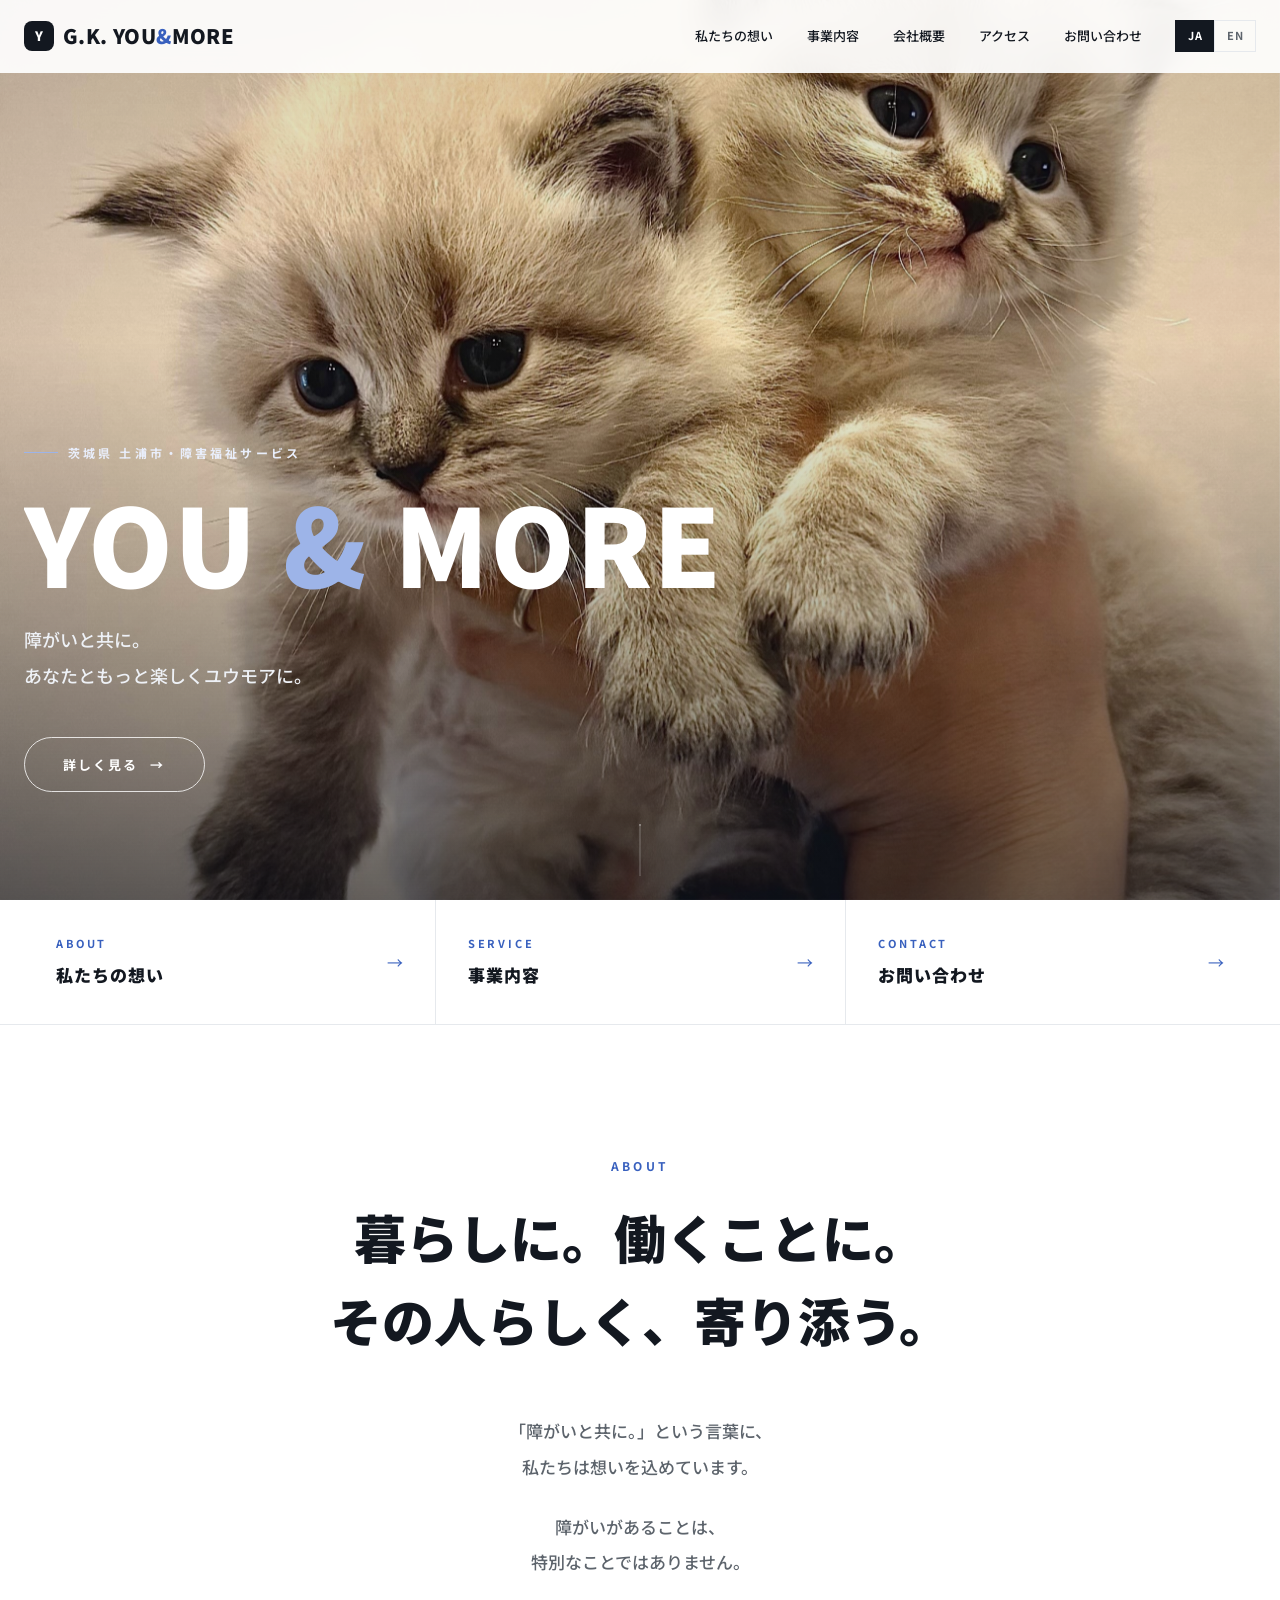
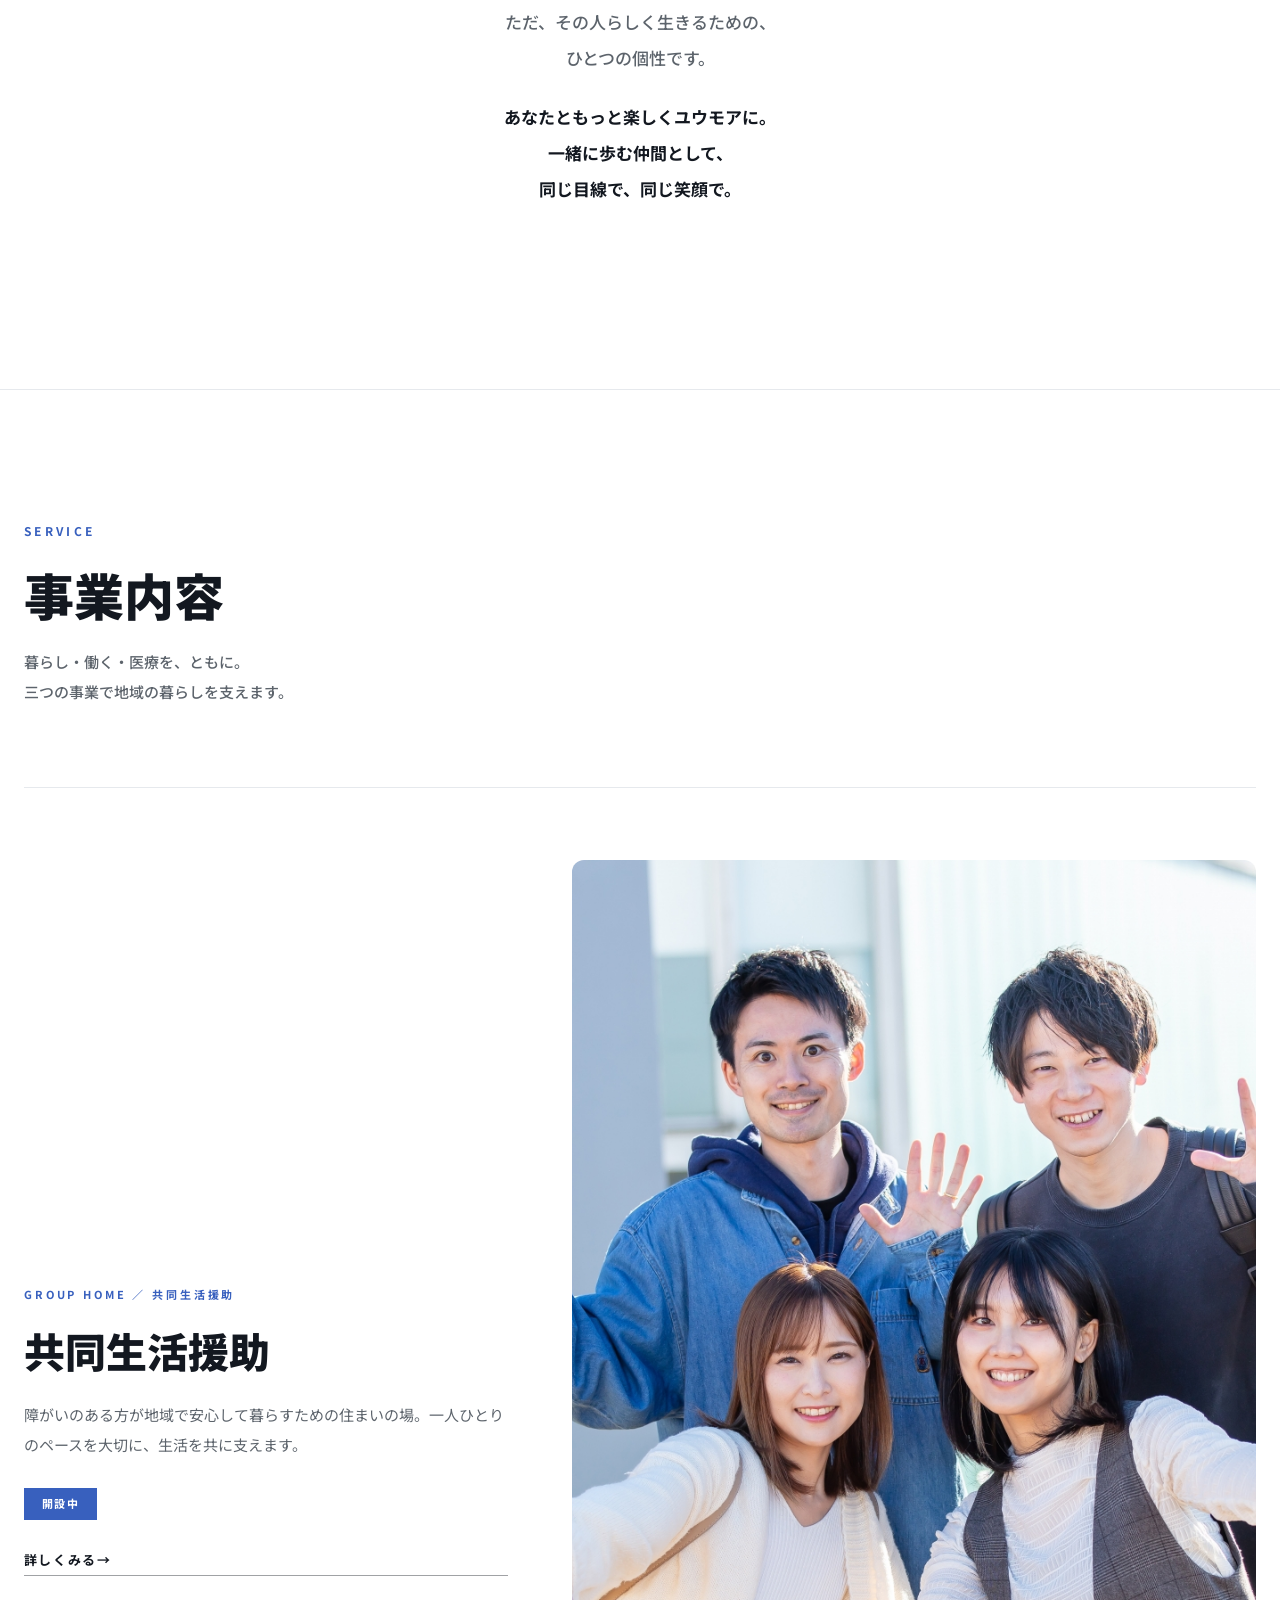
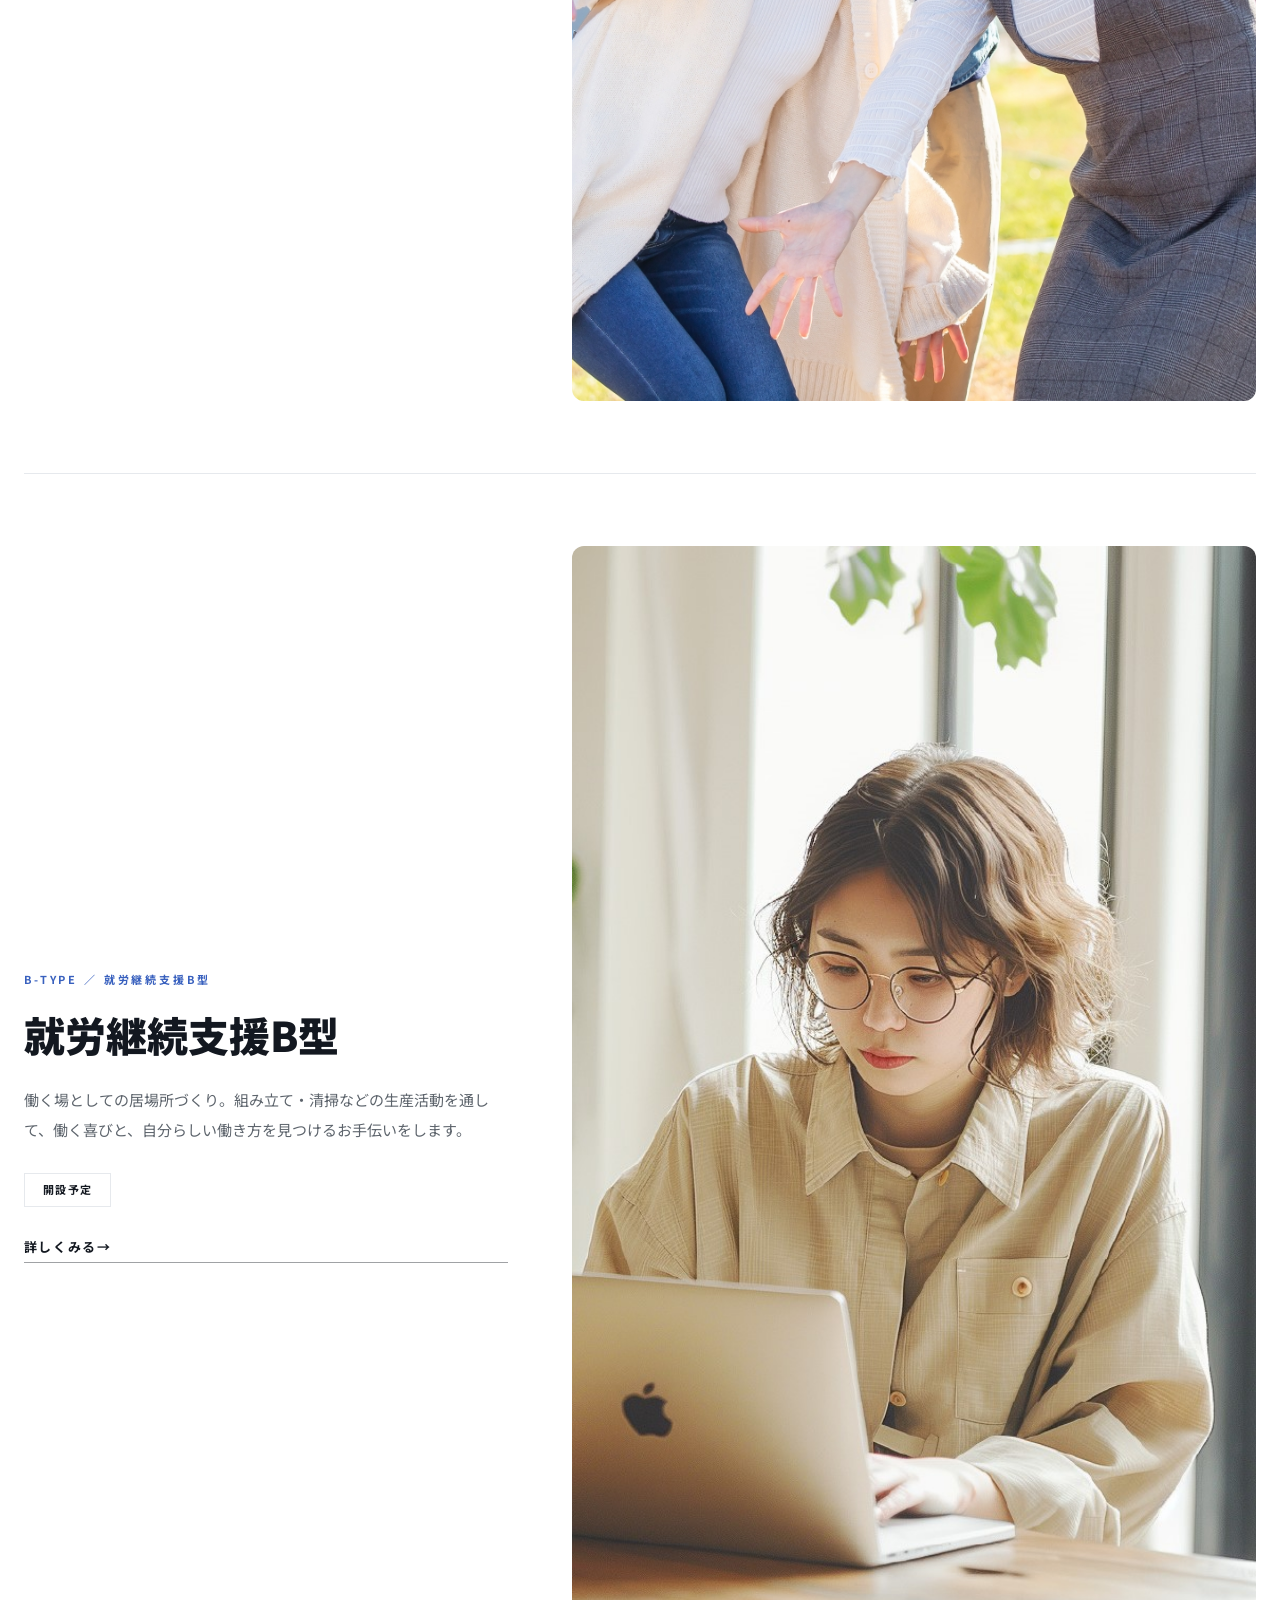
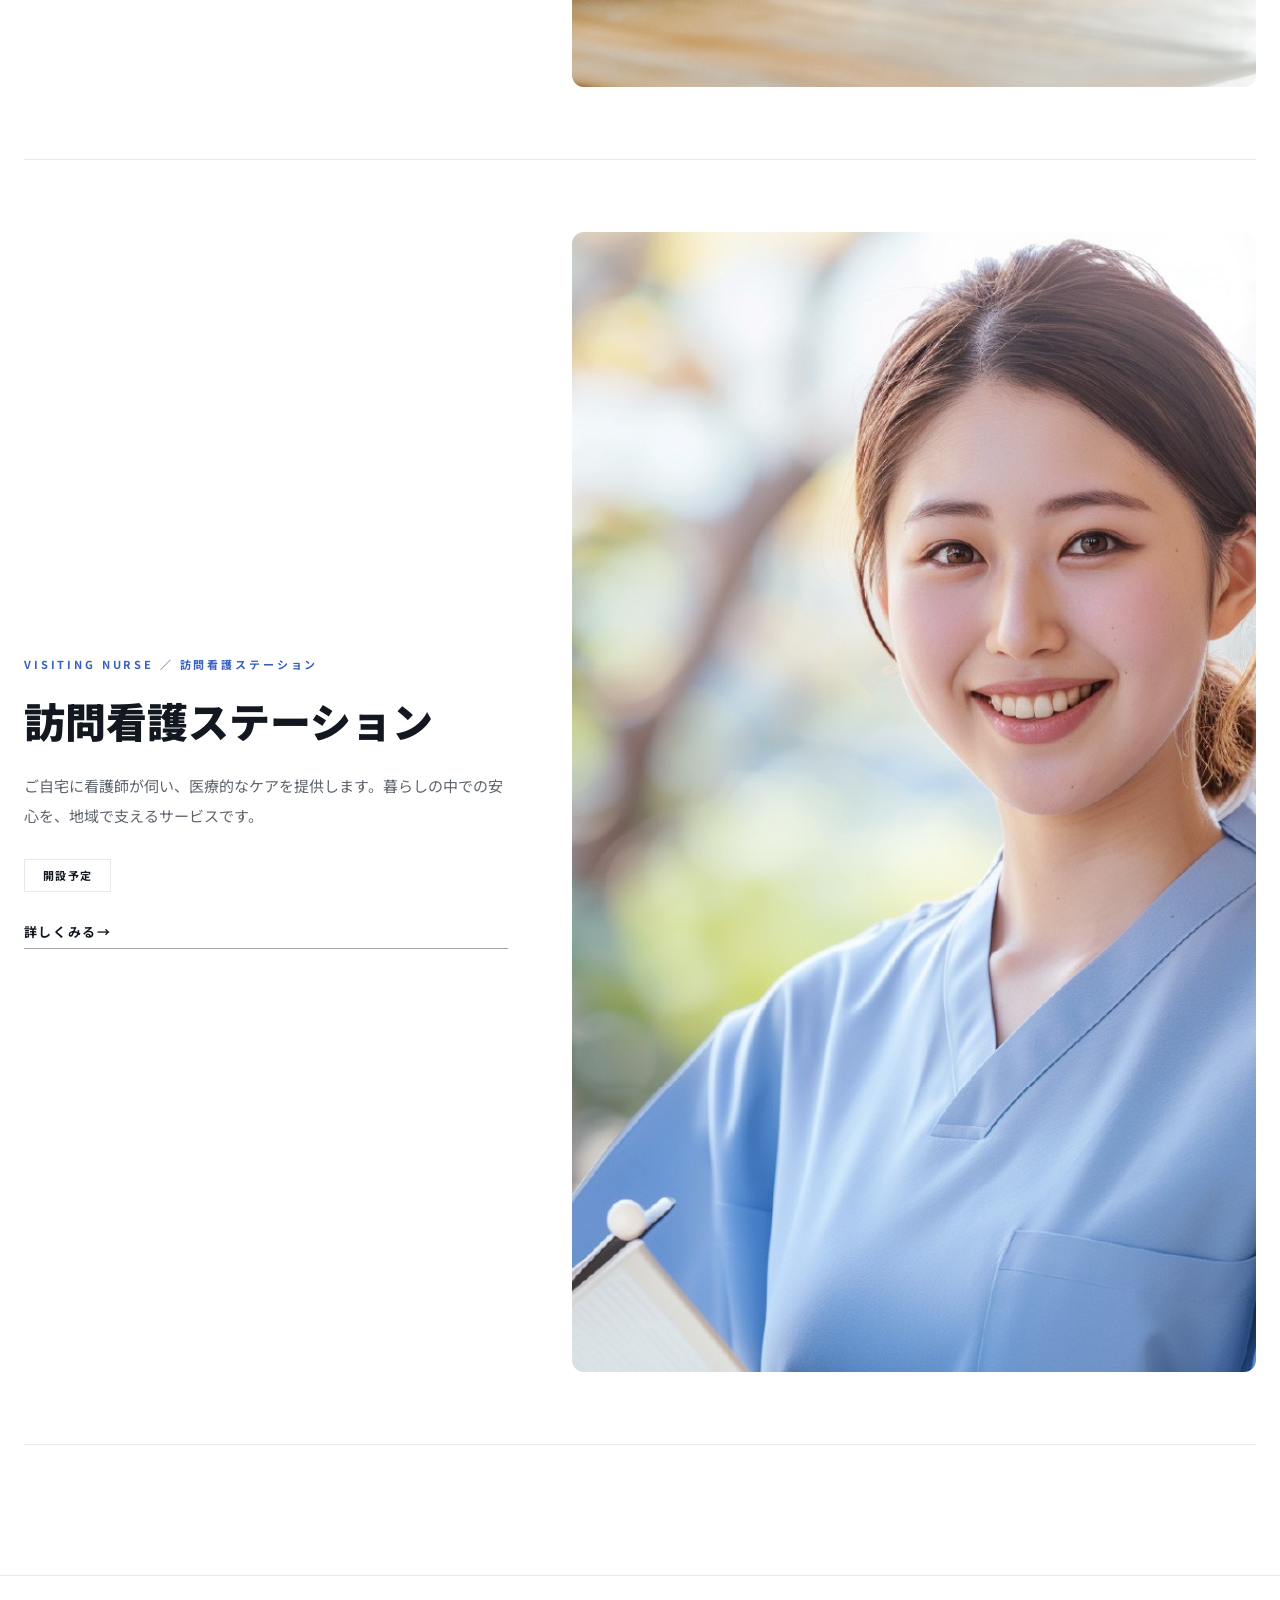
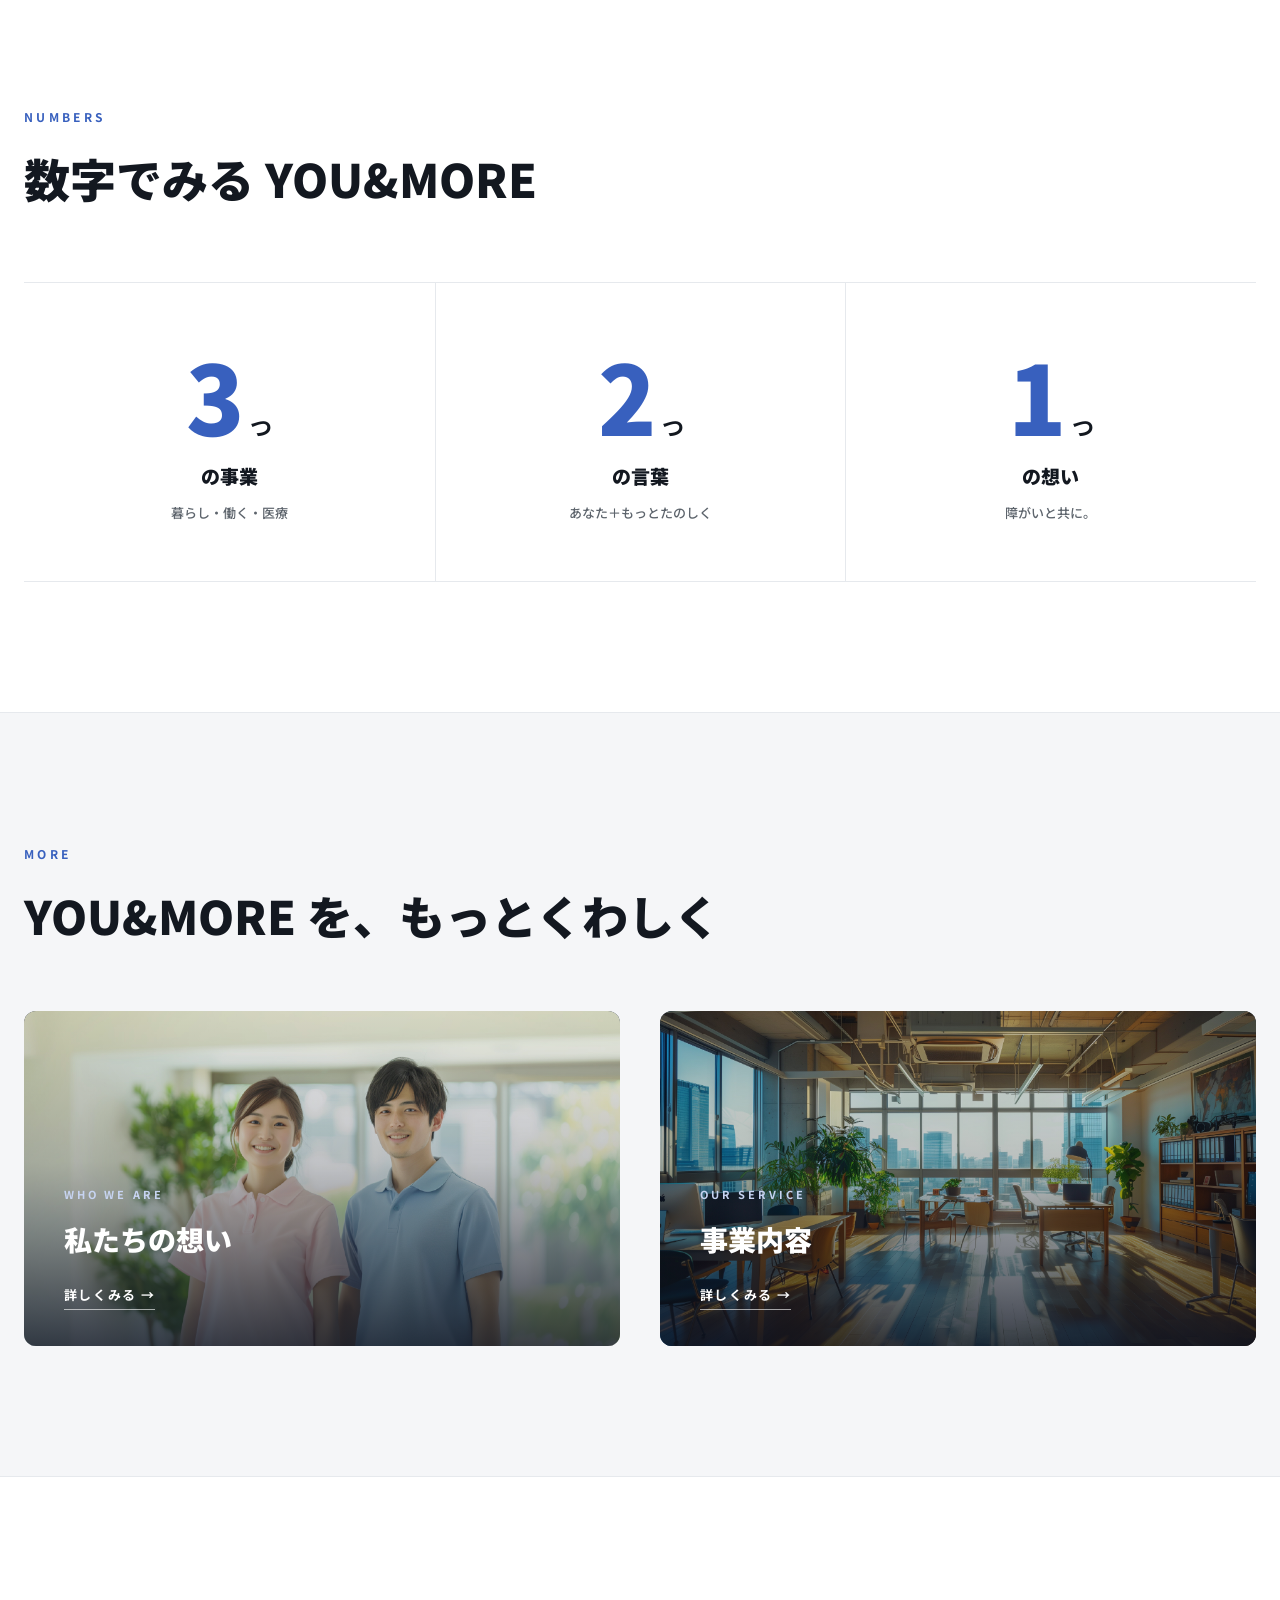
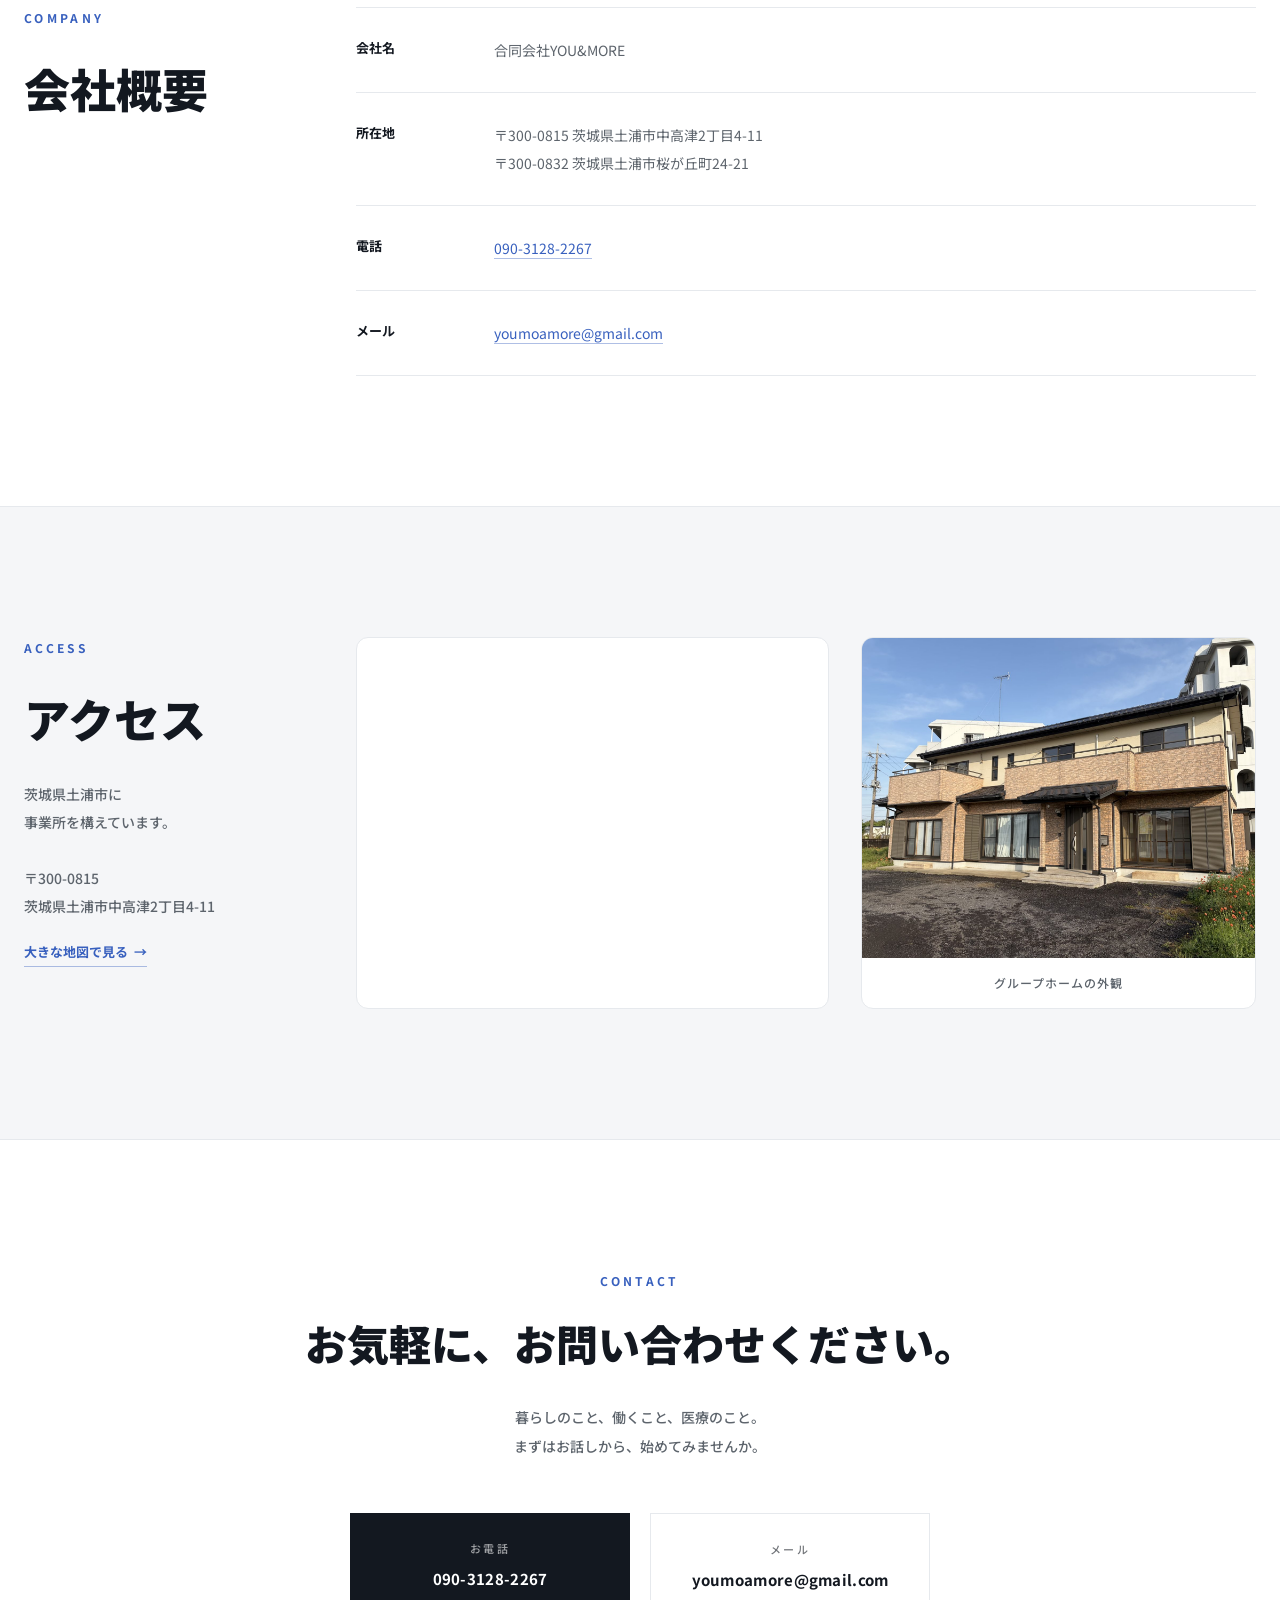
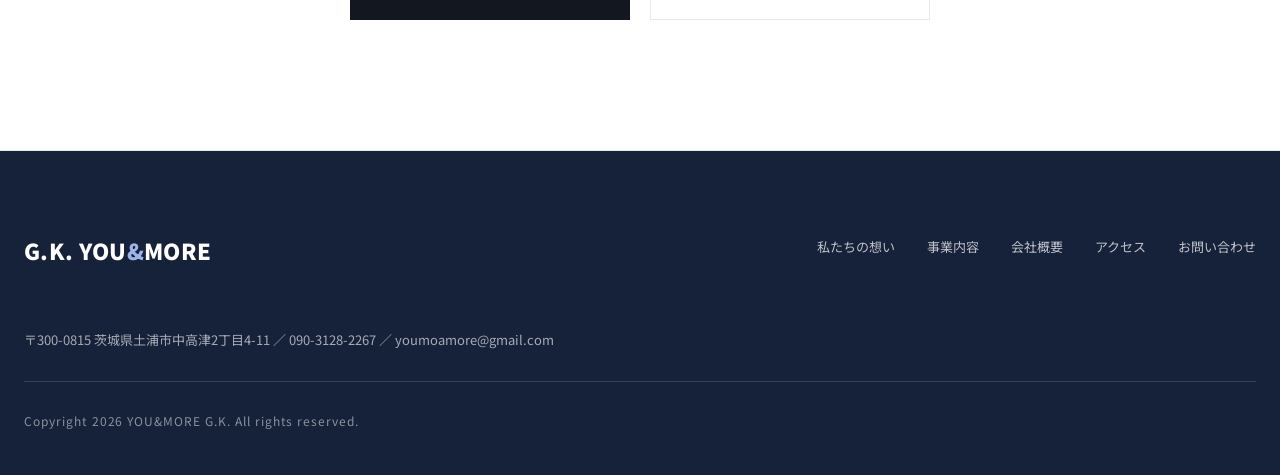
==== commit 8842d255: "design: トップページのアクセスに物件写真と住所・地図リンクを追加" ====
--- a/index.html
+++ b/index.html
@@ -14,7 +14,7 @@
 <link rel="preconnect" href="https://fonts.googleapis.com">
 <link rel="preconnect" href="https://fonts.gstatic.com" crossorigin>
 <link href="https://fonts.googleapis.com/css2?family=Noto+Sans+JP:wght@400;500;700;900&amp;display=swap" rel="stylesheet">
-<link rel="stylesheet" href="css/style.css?v=20260806e">
+<link rel="stylesheet" href="css/style.css?v=20260806h">
 </head>
 <body>
 
@@ -257,10 +257,18 @@
     <p class="kvTx01">ACCESS</p>
     <h2>アクセス</h2>
     <p class="idxWrap06Lead">茨城県土浦市に<br>事業所を構えています。</p>
+    <p class="idxWrap06Addr">〒300-0815<br>茨城県土浦市中高津2丁目4-11</p>
+    <a class="idxWrap06Link" href="https://www.google.com/maps?q=%E8%8C%A8%E5%9F%8E%E7%9C%8C%E5%9C%9F%E6%B5%A6%E5%B8%82%E4%B8%AD%E9%AB%98%E6%B4%A52%E4%B8%81%E7%9B%AE4-11" target="_blank" rel="noopener">大きな地図で見る<span>→</span></a>
   </div>
   <div class="idxWrap06Box02 reveal">
     <div class="map">
       <iframe src="https://www.google.com/maps?q=%E8%8C%A8%E5%9F%8E%E7%9C%8C%E5%9C%9F%E6%B5%A6%E5%B8%82%E4%B8%AD%E9%AB%98%E6%B4%A52%E4%B8%81%E7%9B%AE4-11&output=embed" title="YOU&amp;MORE 所在地のGoogleマップ" loading="lazy" referrerpolicy="no-referrer-when-downgrade"></iframe>
+    </div>
+    <div class="accessPhotoTop">
+      <figure>
+        <img src="images/gh-property.jpg" alt="グループホームの外観" loading="lazy">
+        <figcaption>グループホームの外観</figcaption>
+      </figure>
     </div>
   </div>
 </div>
--- a/css/style.css
+++ b/css/style.css
@@ -1013,6 +1013,84 @@
   color: var(--muted);
 }
 
+.idxWrap06Addr {
+  font-size: 14px;
+  font-weight: 500;
+  line-height: 2;
+  color: var(--muted);
+  margin-top: 28px;
+}
+
+.idxWrap06Link {
+  display: inline-flex;
+  align-items: center;
+  gap: 6px;
+  font-size: 13px;
+  font-weight: 700;
+  color: var(--blue);
+  border-bottom: 1px solid rgba(56, 96, 190, .4);
+  padding-bottom: 3px;
+  margin-top: 20px;
+  transition: opacity .2s ease, border-color .2s ease;
+}
+
+.idxWrap06Link span {
+  transition: transform .3s var(--ease);
+}
+
+.idxWrap06Link:hover {
+  opacity: .75;
+  border-color: var(--blue);
+}
+
+.idxWrap06Link:hover span {
+  transform: translateX(4px);
+}
+
+.idxWrap06Box02 {
+  display: grid;
+  grid-template-columns: 1.2fr 1fr;
+  gap: 32px;
+  align-items: stretch;
+}
+
+.idxWrap06Box02 .map iframe {
+  height: 320px;
+}
+
+.accessPhotoTop {
+  width: 100%;
+}
+
+.accessPhotoTop figure {
+  margin: 0;
+  height: 100%;
+  min-height: 320px;
+  border: 1px solid var(--line);
+  border-radius: 12px;
+  overflow: hidden;
+  background: var(--bg);
+  display: flex;
+  flex-direction: column;
+}
+
+.accessPhotoTop img {
+  display: block;
+  width: 100%;
+  height: 320px;
+  object-fit: cover;
+  flex: 1 0 auto;
+}
+
+.accessPhotoTop figcaption {
+  font-size: 12px;
+  font-weight: 500;
+  color: var(--muted);
+  text-align: center;
+  padding: 14px 20px;
+  letter-spacing: .08em;
+}
+
 .idxWrap06Box02 .map {
   background: #fff;
   border: 1px solid var(--line);
@@ -1026,6 +1104,35 @@
   height: 420px;
   border: 0;
   filter: saturate(.85);
+}
+
+.accessPhoto {
+  margin: 32px auto 0;
+  max-width: 620px;
+}
+
+.accessPhoto figure {
+  margin: 0;
+  border: 1px solid var(--line);
+  border-radius: 12px;
+  overflow: hidden;
+  background: var(--bg);
+}
+
+.accessPhoto img {
+  display: block;
+  width: 100%;
+  height: 420px;
+  object-fit: cover;
+}
+
+.accessPhoto figcaption {
+  font-size: 12px;
+  font-weight: 500;
+  color: var(--muted);
+  text-align: center;
+  padding: 14px 20px;
+  letter-spacing: .08em;
 }
 
 /* ============================================================
@@ -1303,6 +1410,23 @@
     padding: 88px 20px;
   }
 
+  .idxWrap06Box02 {
+    grid-template-columns: 1fr;
+    gap: 24px;
+  }
+
+  .accessPhotoTop figure {
+    min-height: 0;
+  }
+
+  .accessPhotoTop img {
+    height: 260px;
+  }
+
+  .accessPhotoTop figcaption {
+    padding: 12px 16px;
+  }
+
   .numbersGrid {
     grid-template-columns: 1fr;
   }
@@ -1495,6 +1619,10 @@
   position: relative;
   text-align: center;
   padding: 44px 24px 40px;
+  display: flex;
+  flex-direction: column;
+  align-items: center;
+  justify-content: center;
 }
 
 .pageStat + .pageStat::before {
@@ -1509,29 +1637,19 @@
 }
 
 .pageStatValue {
-  font-size: clamp(36px, 5vw, 52px);
-  font-weight: 900;
-  line-height: 1.1;
+  font-size: clamp(18px, 2vw, 21px);
+  font-weight: 900;
+  line-height: 1.6;
   color: var(--blue);
-  margin-bottom: 10px;
-  font-variant-numeric: tabular-nums;
-}
-
-.pageStatValue > span {
-  font-size: 16px;
-  font-weight: 700;
-  color: var(--ink);
-  margin-left: 2px;
-}
-
-.pageStatValue .pageStatSub {
-  font-size: 22px;
+  margin-bottom: 8px;
+  letter-spacing: .02em;
 }
 
 .pageStatLabel {
   font-size: 12px;
-  font-weight: 700;
-  letter-spacing: .14em;
+  font-weight: 500;
+  line-height: 1.8;
+  letter-spacing: .06em;
   color: var(--muted);
 }
 
@@ -1784,29 +1902,29 @@
   .pageStats {
     margin-top: 48px;
     border-radius: 14px;
+    grid-template-columns: 1fr;
   }
 
   .pageStat {
-    padding: 30px 8px 28px;
+    padding: 28px 24px;
+  }
+
+  .pageStat + .pageStat::before {
+    width: auto;
+    height: 1px;
+    left: 24px;
+    right: 24px;
+    top: 0;
+    transform: none;
   }
 
   .pageStatValue {
-    font-size: 28px;
-    margin-bottom: 8px;
-  }
-
-  .pageStatValue > span {
-    font-size: 13px;
-  }
-
-  .pageStatValue .pageStatSub {
     font-size: 17px;
+    margin-bottom: 6px;
   }
 
   .pageStatLabel {
-    font-size: 10px;
-    letter-spacing: .08em;
-    line-height: 1.6;
+    font-size: 11.5px;
   }
 
   .supportGrid {
@@ -1855,6 +1973,18 @@
 
   .map iframe {
     height: 300px;
+  }
+
+  .accessPhoto {
+    margin-top: 24px;
+  }
+
+  .accessPhoto img {
+    height: 260px;
+  }
+
+  .accessPhoto figcaption {
+    padding: 12px 16px;
   }
 
   .accessInfo {
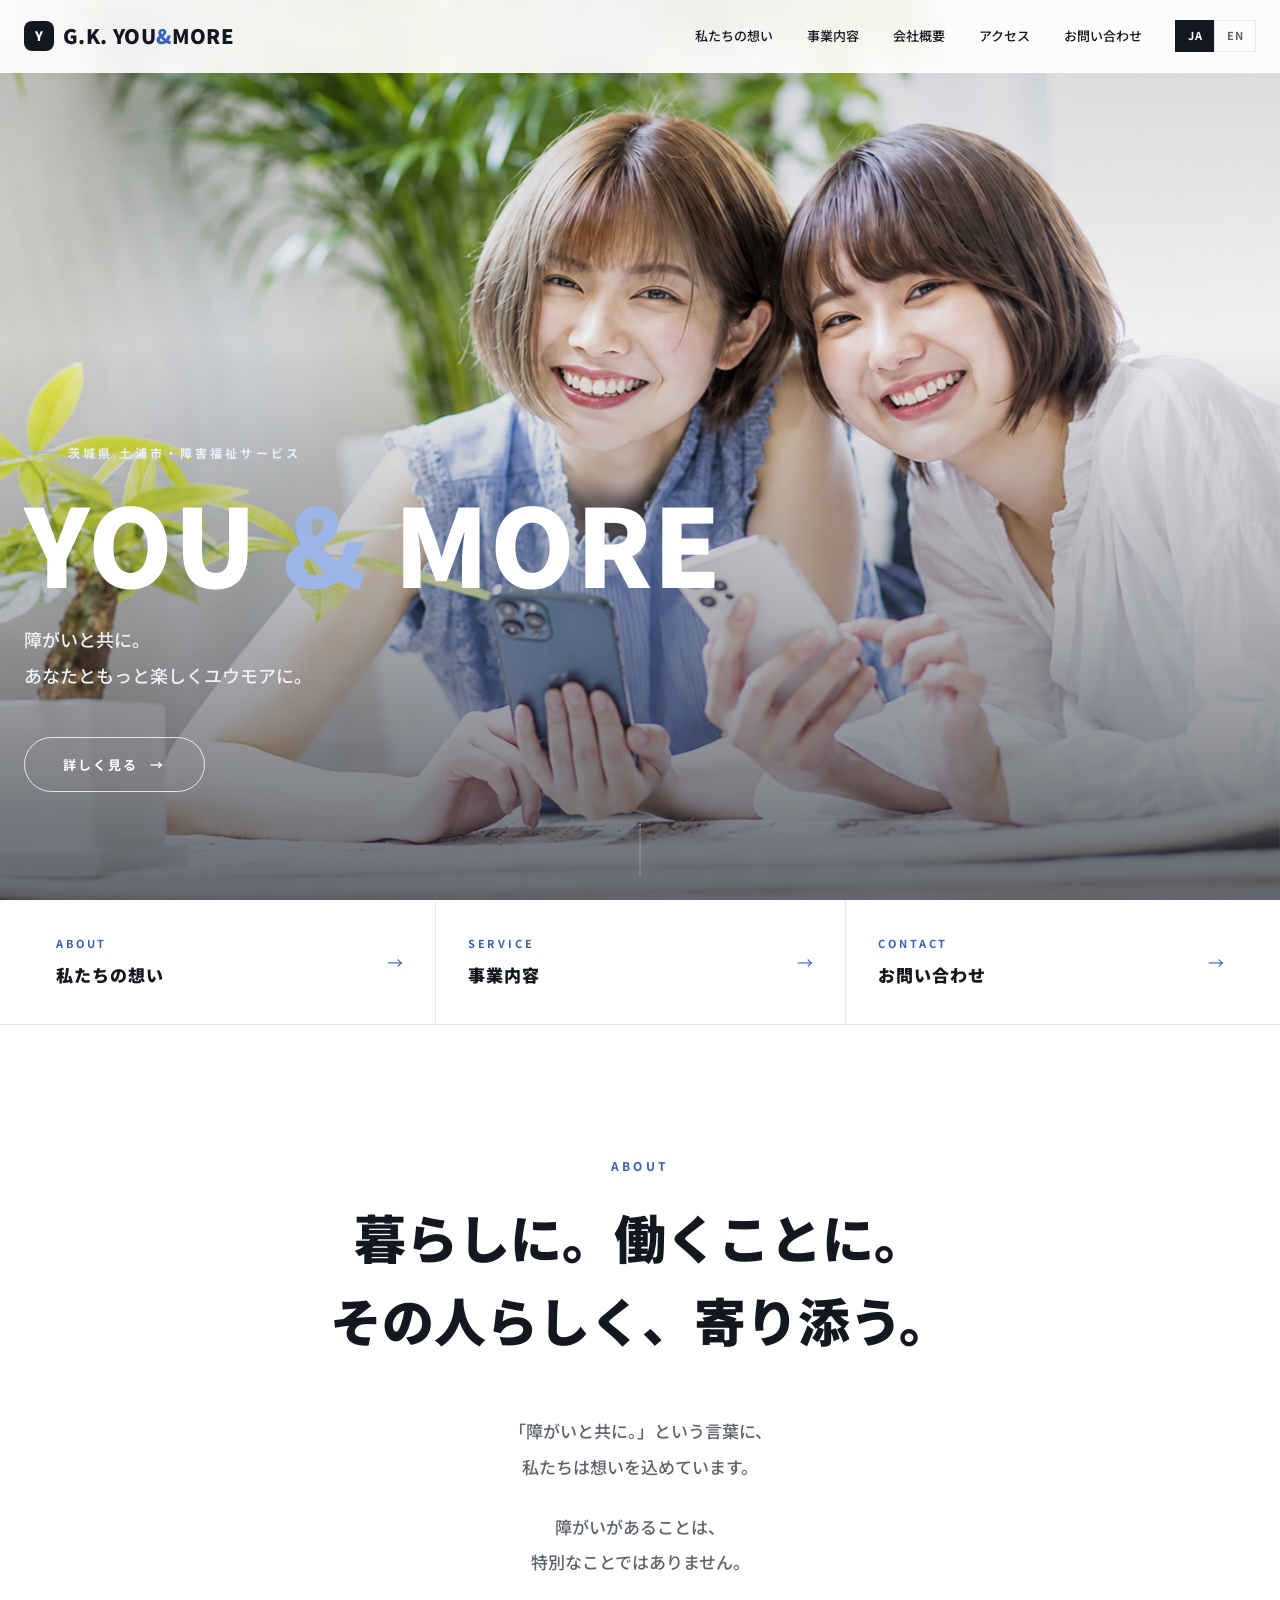
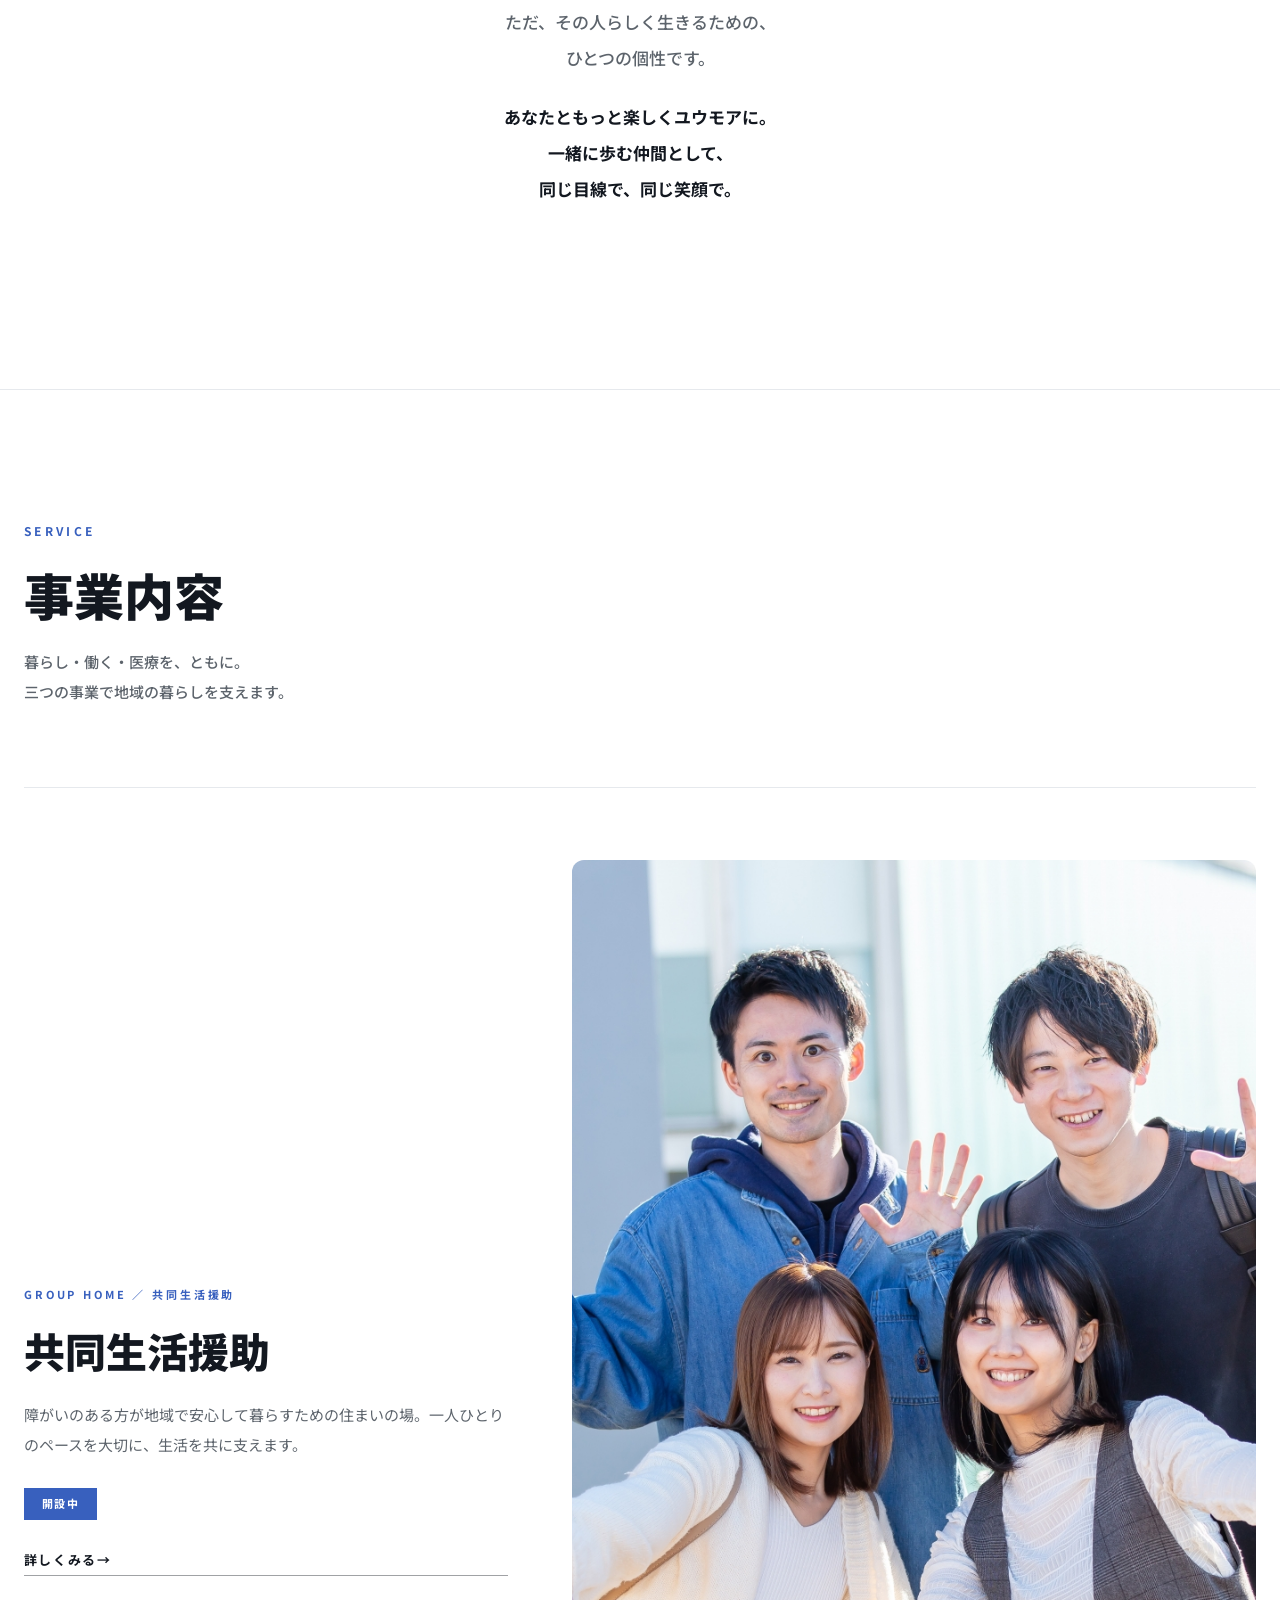
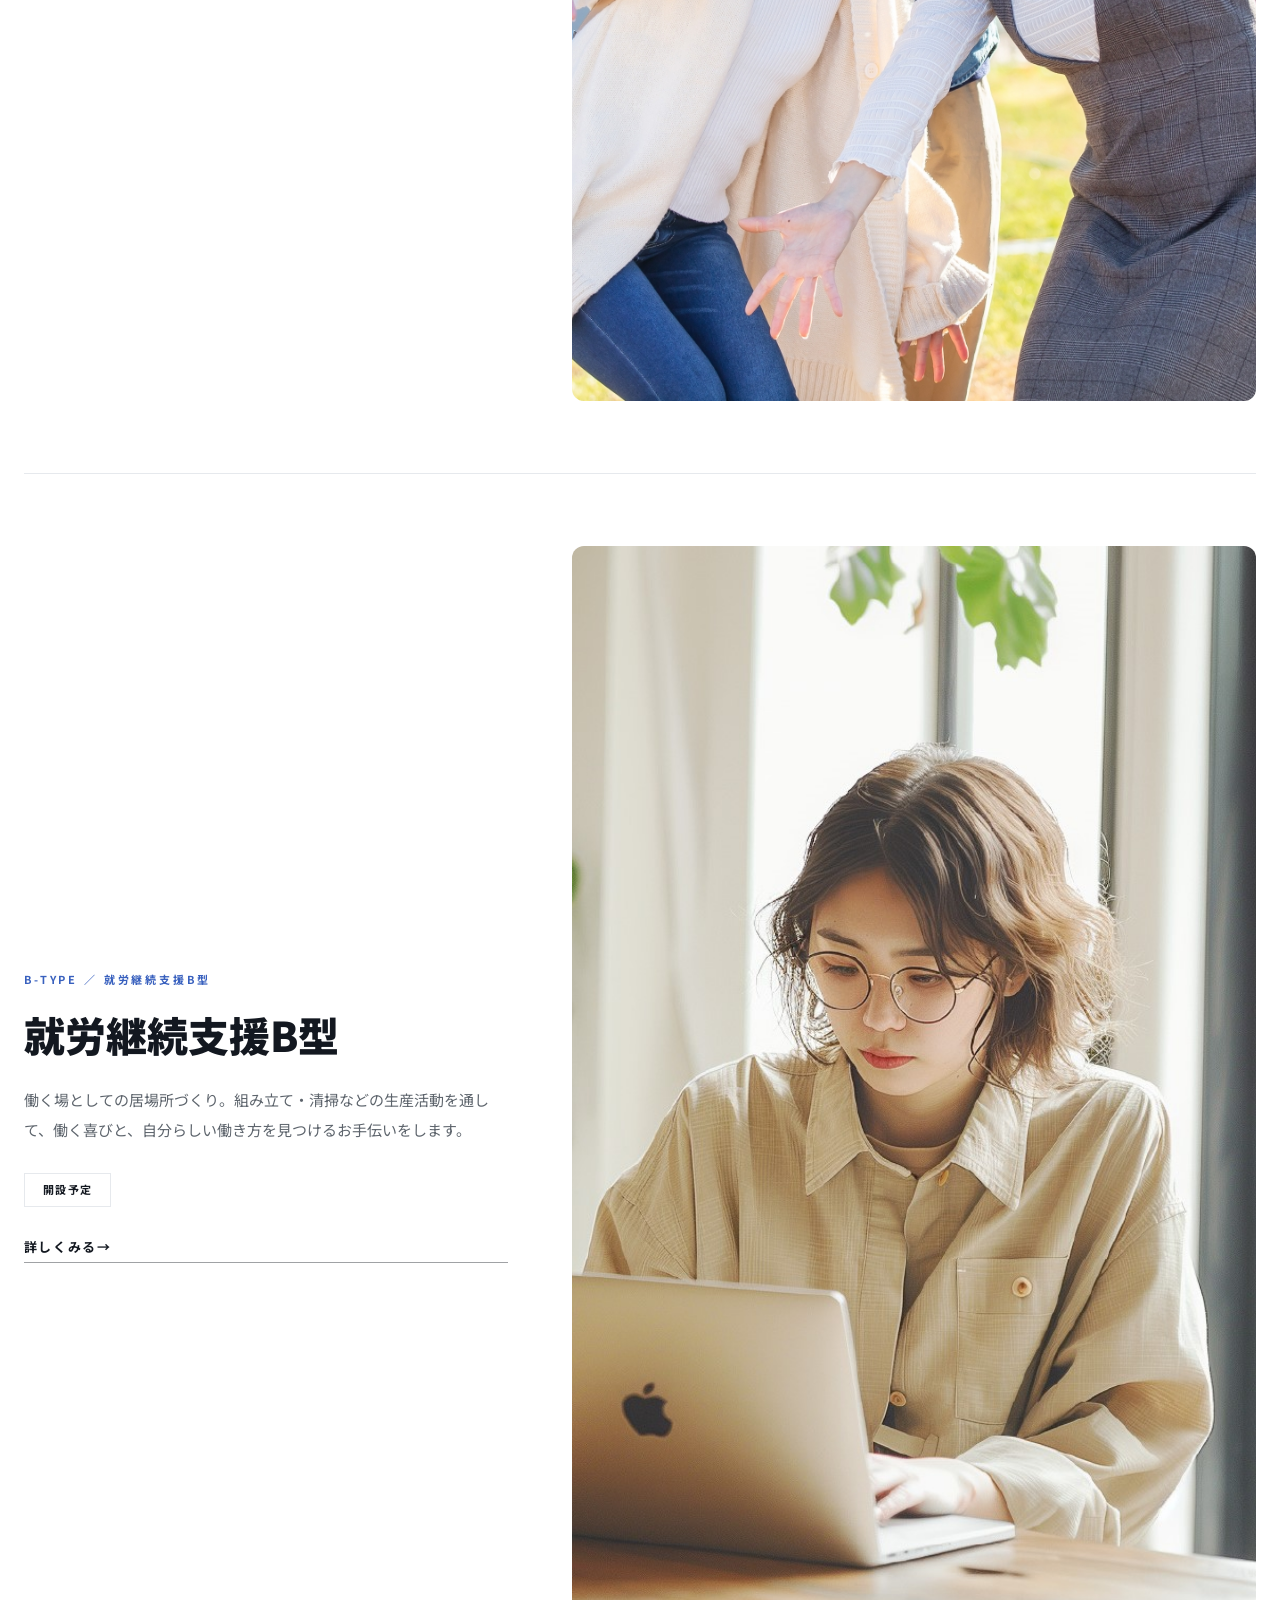
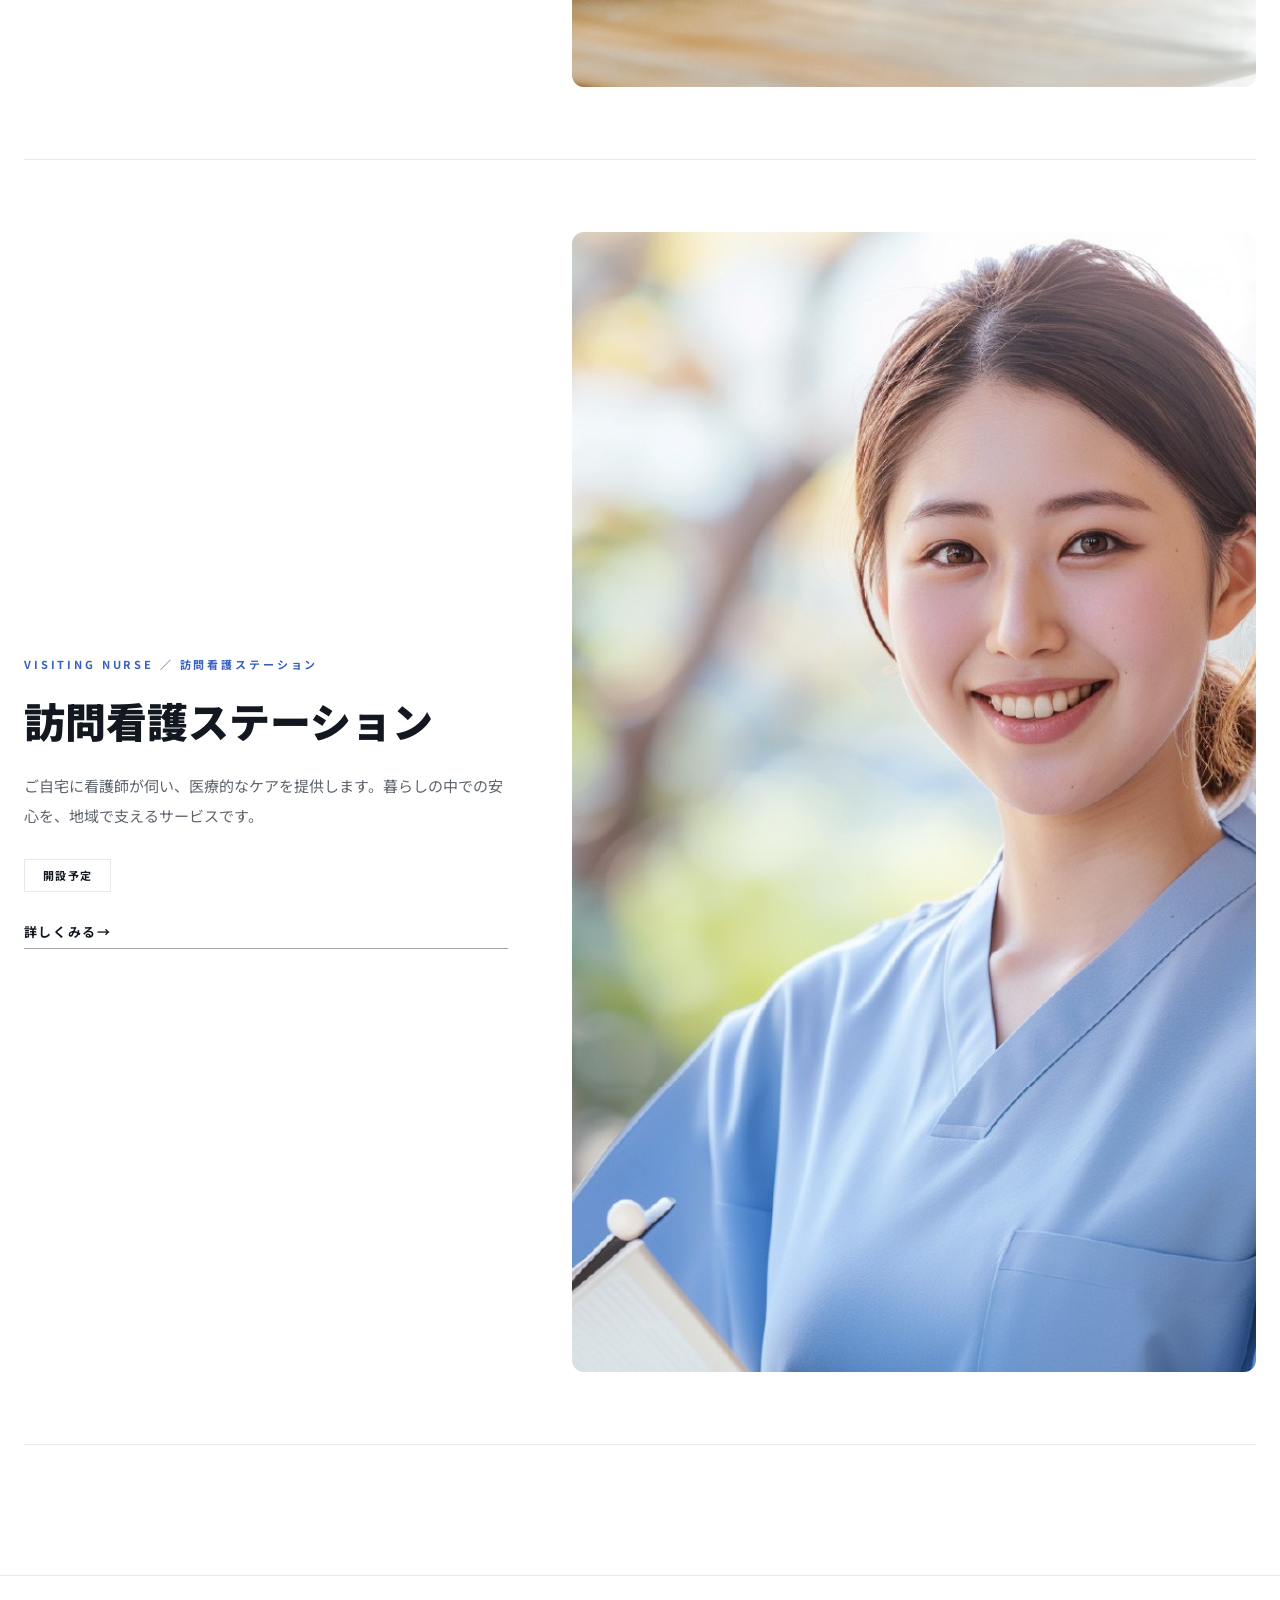
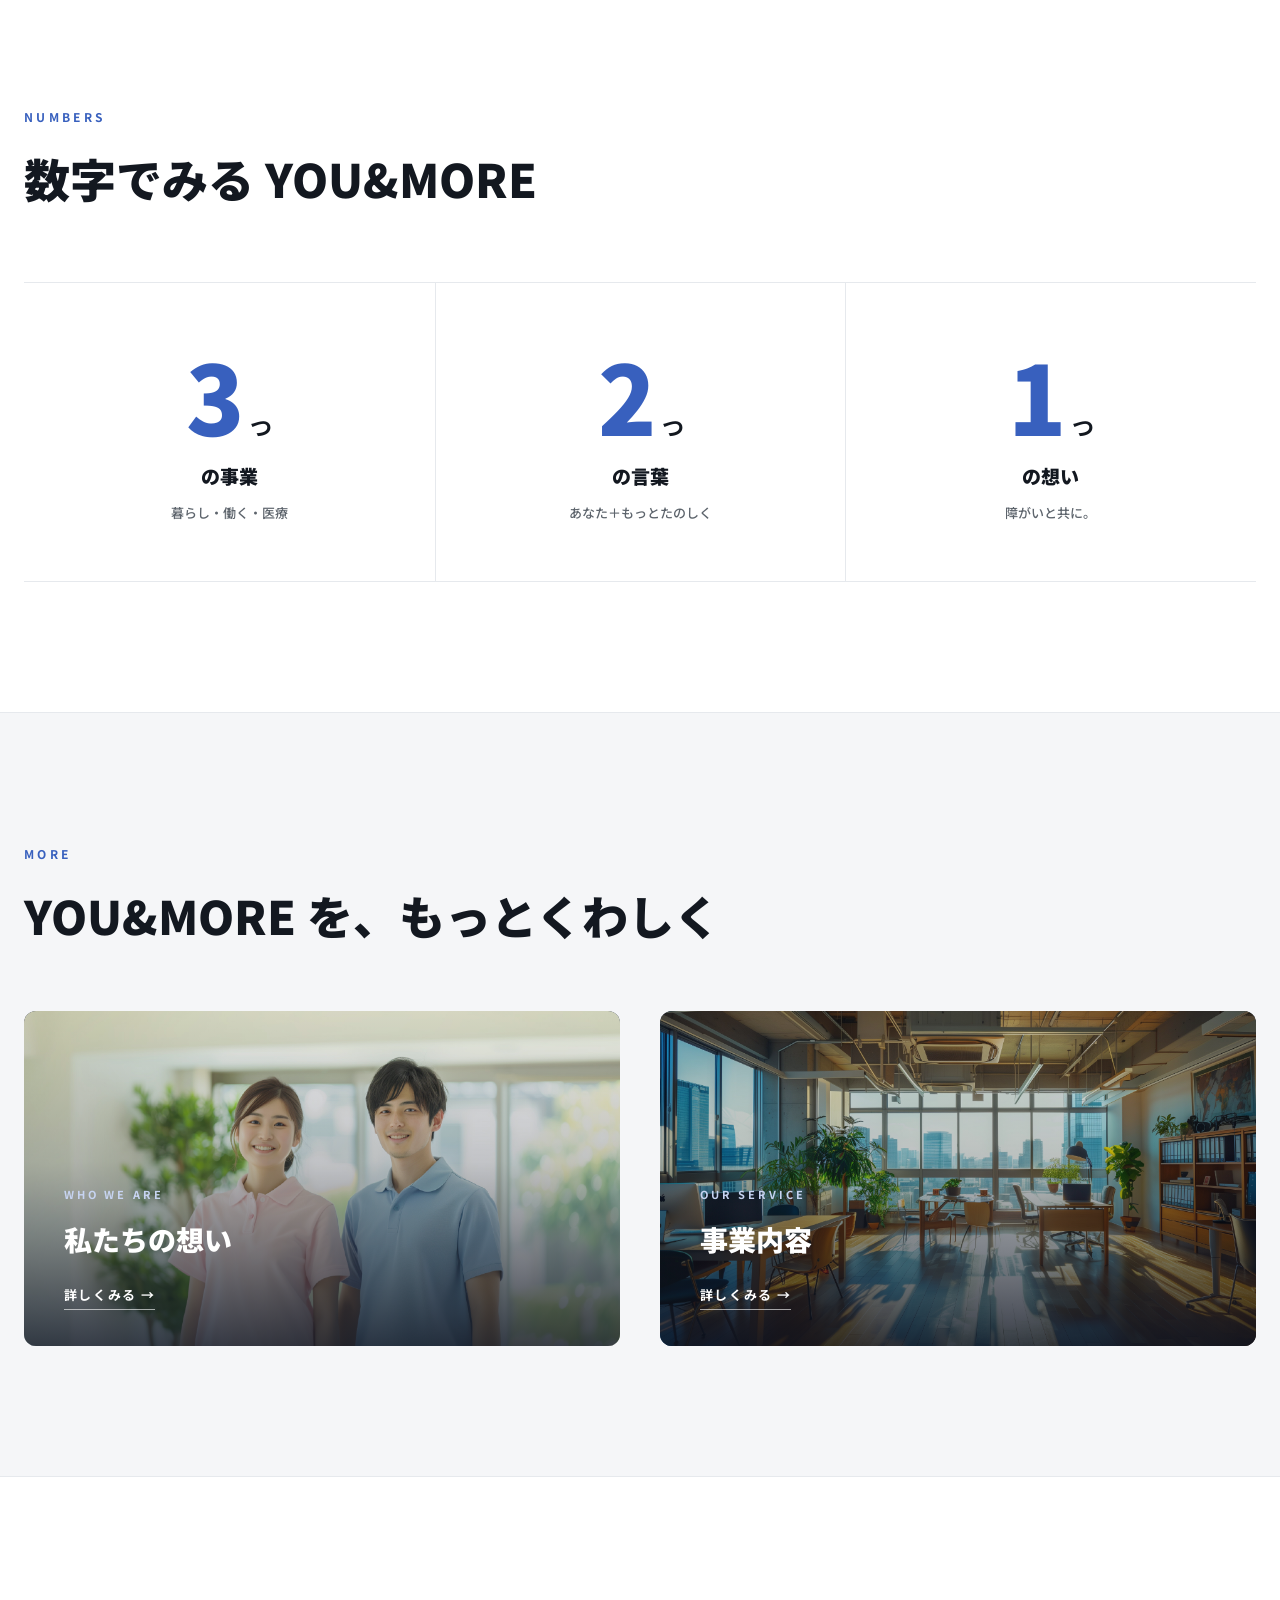
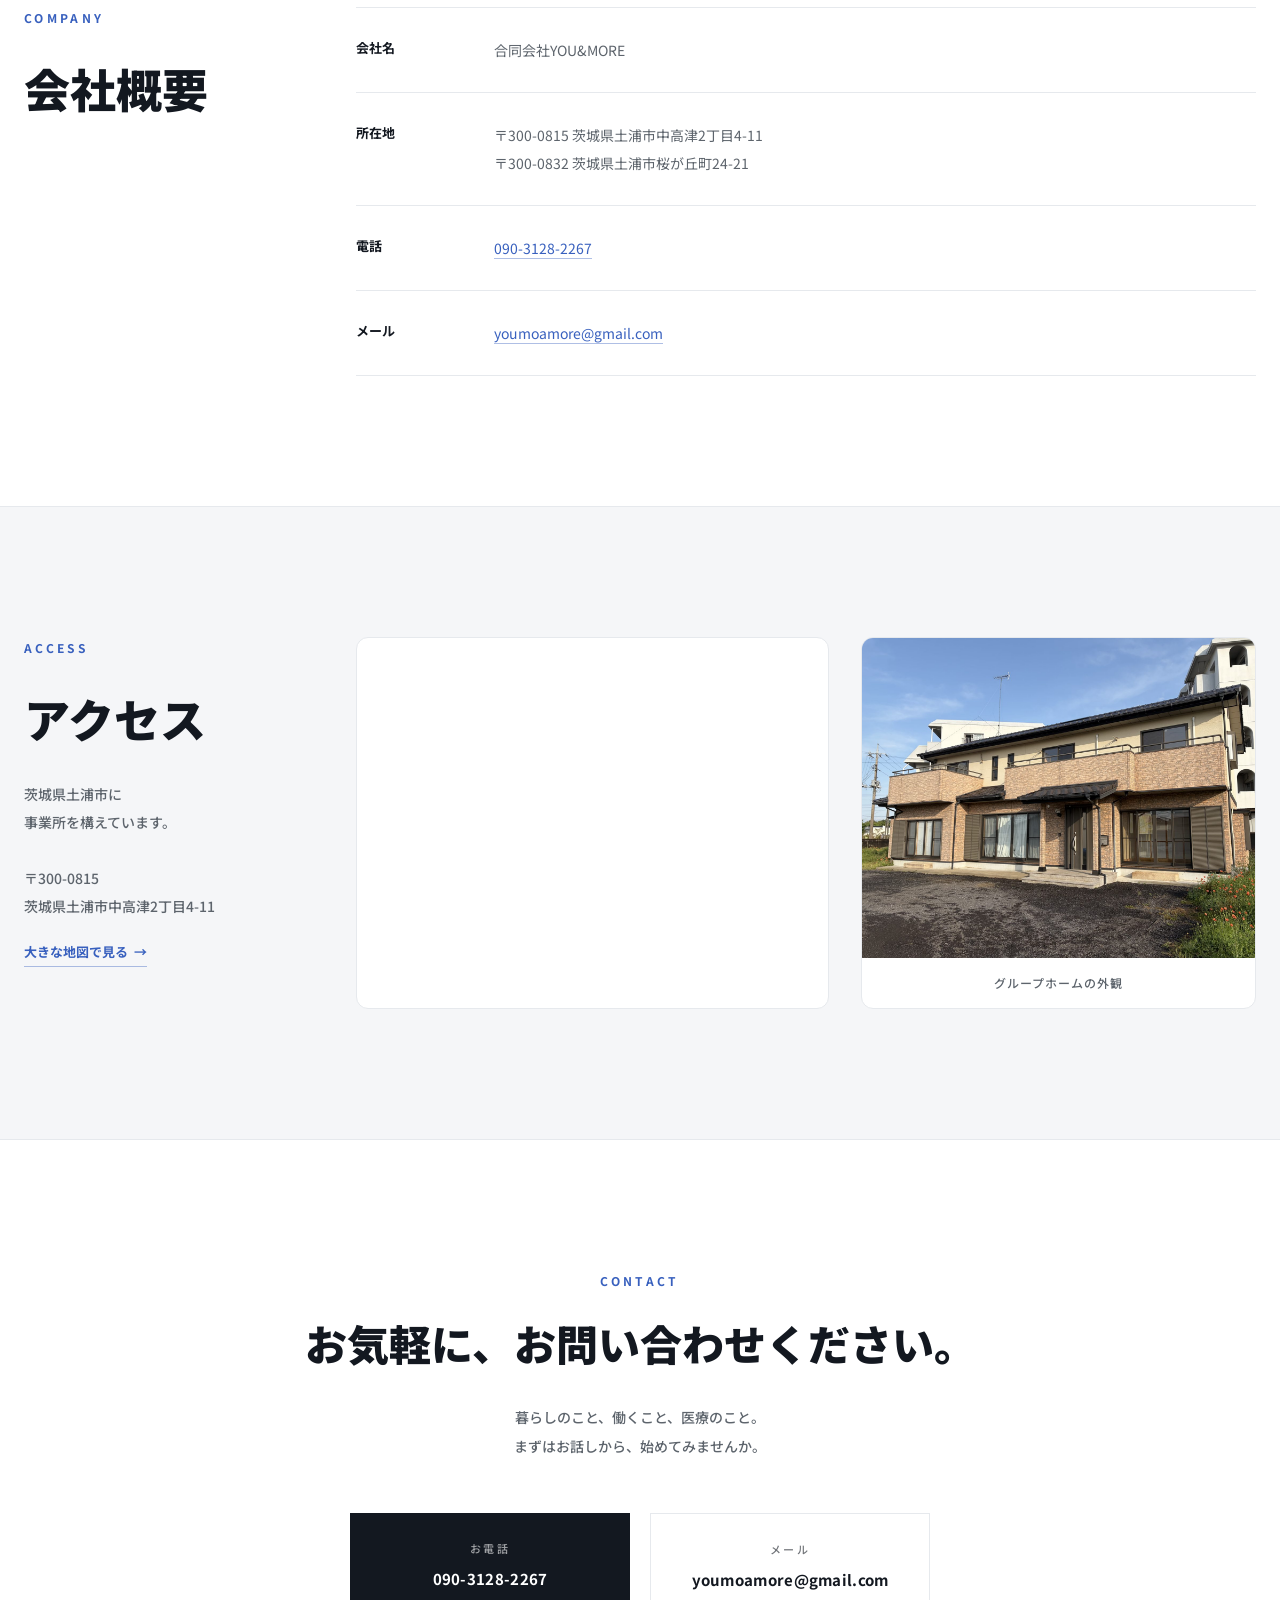
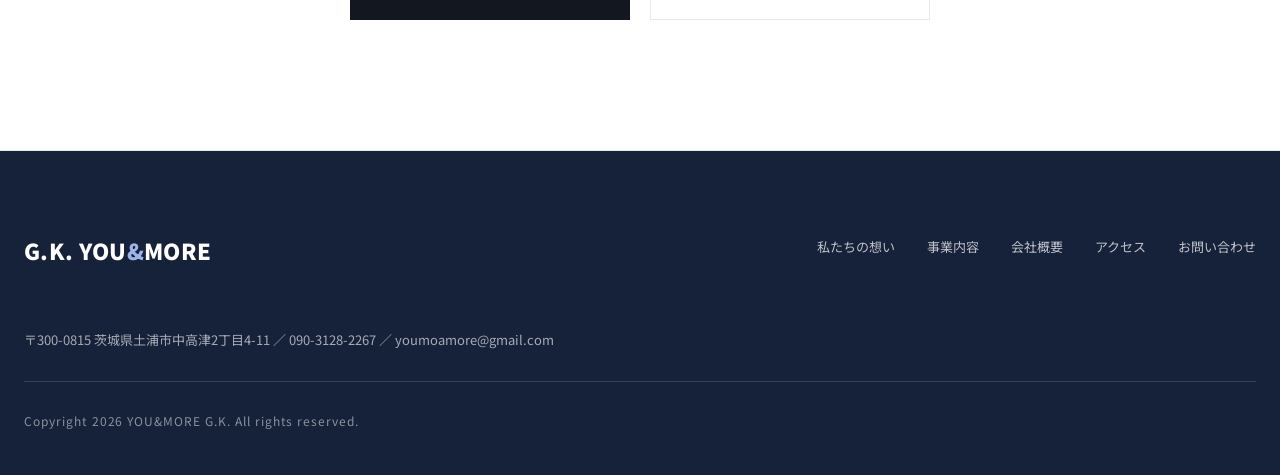
==== commit a58a6049: "design: スライド・数字セクションのアニメーションをゆっくりに調整" ====
--- a/index.html
+++ b/index.html
@@ -70,7 +70,10 @@
 
 <section id="top">
 <div class="idxWrap01Inr">
-  <div class="mainImg"><img src="images/2.jpeg" alt="YOU&MOREの風景" class="fade-in"></div>
+  <div class="mainImg">
+    <img src="images/2.jpeg" alt="YOU&MOREの風景" class="heroSlide active">
+    <img src="images/front.png" alt="YOU&MOREの風景" class="heroSlide">
+  </div>
   <div class="heroGrad"></div>
   <div class="progSlickInr">
     <p class="heroBadge">茨城県 土浦市・障害福祉サービス</p>
@@ -337,7 +340,28 @@
     }
   });
 }, { threshold: 0.12 });
-document.querySelectorAll('.reveal, .numItem').forEach(function (el) { io.observe(el); });
+document.querySelectorAll('.reveal, .numItem').forEach(function (el) {
+  if (el.classList.contains('servicePanel')) { return; }
+  io.observe(el);
+});
+
+var ioService = new IntersectionObserver(function (entries) {
+  entries.forEach(function (entry) {
+    if (entry.isIntersecting) {
+      entry.target.classList.add('inview');
+      ioService.unobserve(entry.target);
+    }
+  });
+}, { threshold: 0.15, rootMargin: '0px 0px -15% 0px' });
+document.querySelectorAll('#service .servicePanel.reveal').forEach(function (el) { ioService.observe(el); });
+
+var heroSlides = document.querySelectorAll('.mainImg .heroSlide');
+var heroIdx = 0;
+setInterval(function () {
+  heroSlides[heroIdx].classList.remove('active');
+  heroIdx = (heroIdx + 1) % heroSlides.length;
+  heroSlides[heroIdx].classList.add('active');
+}, 5000);
 </script>
 </body>
 </html>
--- a/css/style.css
+++ b/css/style.css
@@ -73,16 +73,16 @@
 
 #service .servicePanel.reveal {
   transform: translateX(120px);
-  transition: opacity .9s var(--ease), transform .9s var(--ease);
+  transition: opacity 3s var(--ease), transform 3s var(--ease);
 }
 
 #service .servicePanel.reveal.inview {
   transform: none;
 }
 
-#service .servicePanel.reveal:nth-child(1) { transition-delay: .05s; }
-#service .servicePanel.reveal:nth-child(2) { transition-delay: .18s; }
-#service .servicePanel.reveal:nth-child(3) { transition-delay: .31s; }
+#service .servicePanel.reveal:nth-child(1) { transition-delay: .15s; }
+#service .servicePanel.reveal:nth-child(2) { transition-delay: .35s; }
+#service .servicePanel.reveal:nth-child(3) { transition-delay: .55s; }
 
 /* ============================================================
    header
@@ -264,6 +264,18 @@
   object-position: 50% 20%;
 }
 
+.mainImg img.heroSlide {
+  position: absolute;
+  inset: 0;
+  opacity: 0;
+  transition: opacity 1.2s ease;
+}
+
+.mainImg img.heroSlide.active {
+  opacity: 1;
+  animation: heroKenburns 3s var(--ease) both;
+}
+
 .heroGrad {
   position: absolute;
   inset: 0;
@@ -790,12 +802,12 @@
 }
 
 .numItem.inview {
-  animation: numRise .9s var(--ease) forwards;
-}
-
-.numItem:nth-child(1).inview { animation-delay: .05s; }
-.numItem:nth-child(2).inview { animation-delay: .22s; }
-.numItem:nth-child(3).inview { animation-delay: .39s; }
+  animation: numRise 1.8s var(--ease) forwards;
+}
+
+.numItem:nth-child(1).inview { animation-delay: .1s; }
+.numItem:nth-child(2).inview { animation-delay: .44s; }
+.numItem:nth-child(3).inview { animation-delay: .78s; }
 
 @keyframes numRise {
   from {
@@ -2043,7 +2055,17 @@
 }
 
 @media (prefers-reduced-motion: reduce) {
-  .fade-in,
+  .mainImg img.heroSlide {
+    opacity: 0;
+    transition: none;
+  }
+
+  .mainImg img.heroSlide.active {
+    opacity: 1;
+    animation: none;
+  }
+
+  .heroSlide,
   .heroBadge,
   .heroBadge::before,
   .kvTx02 .kvWord,
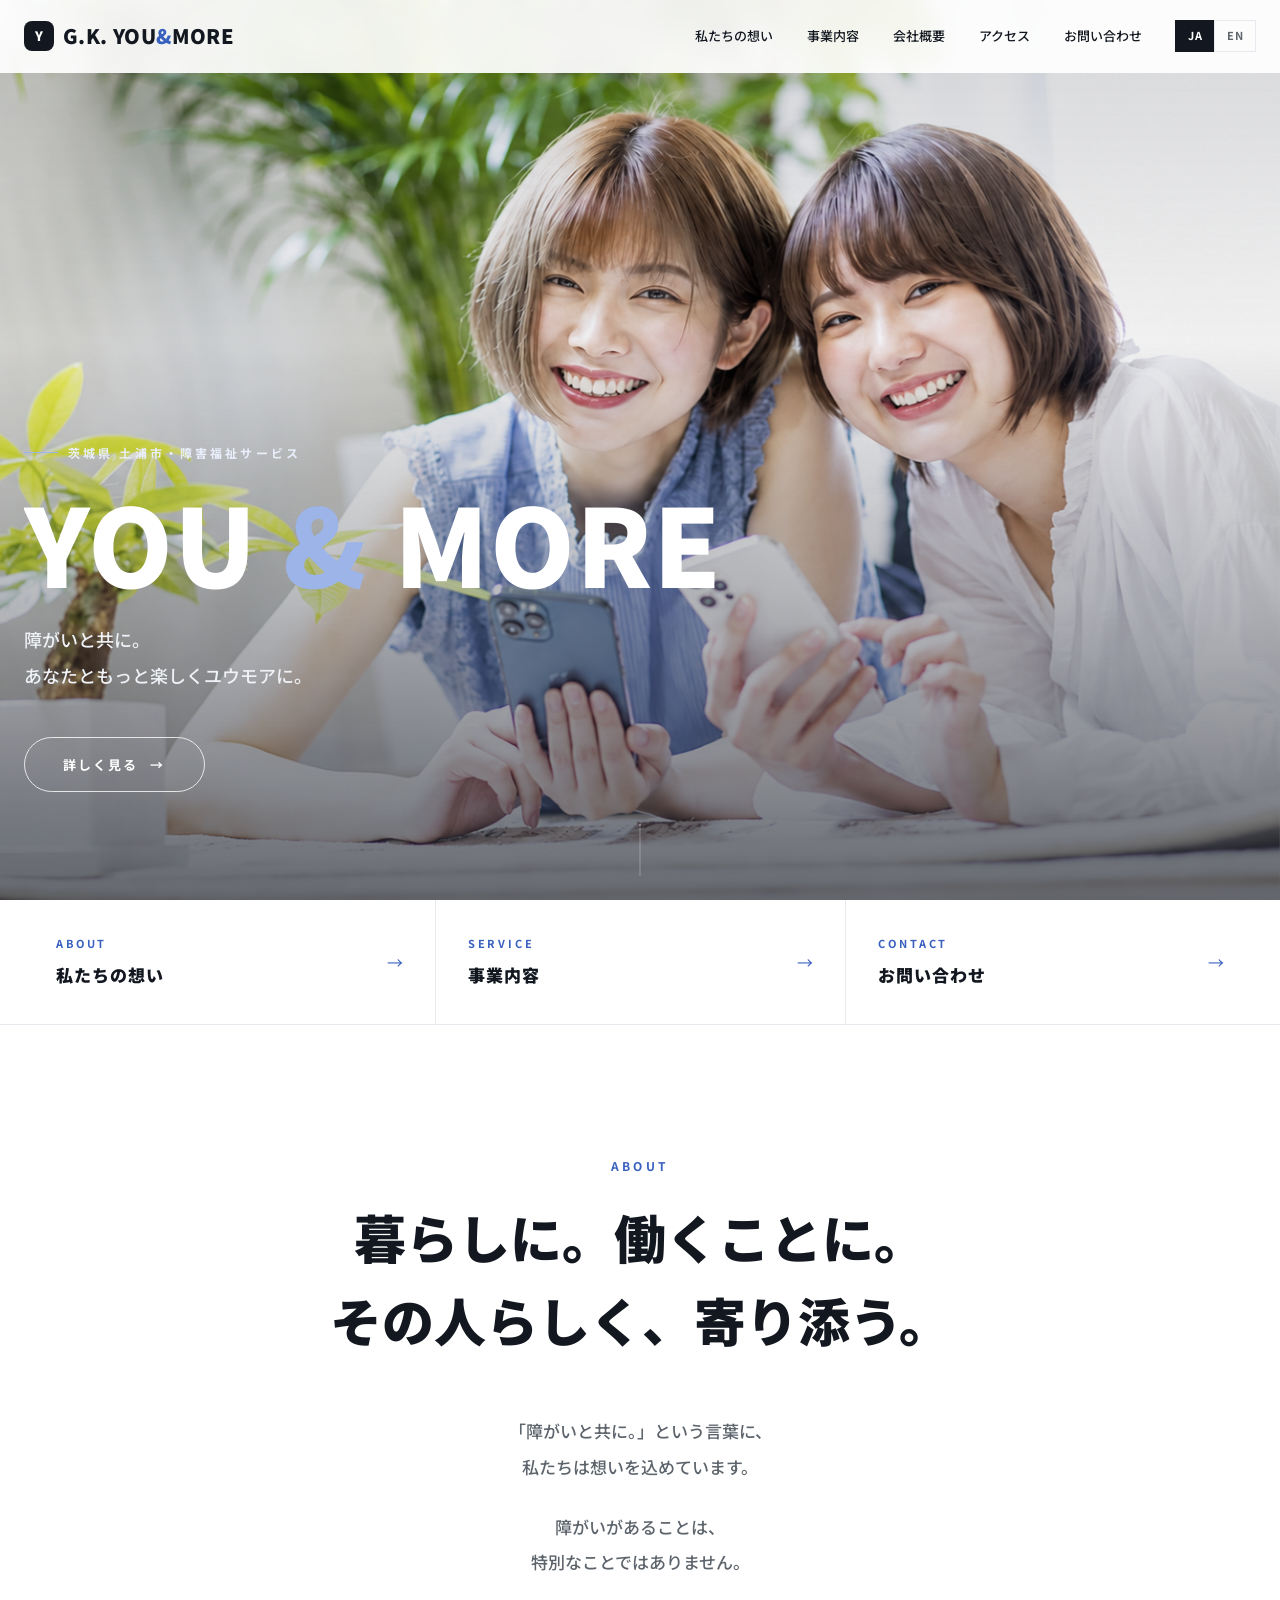
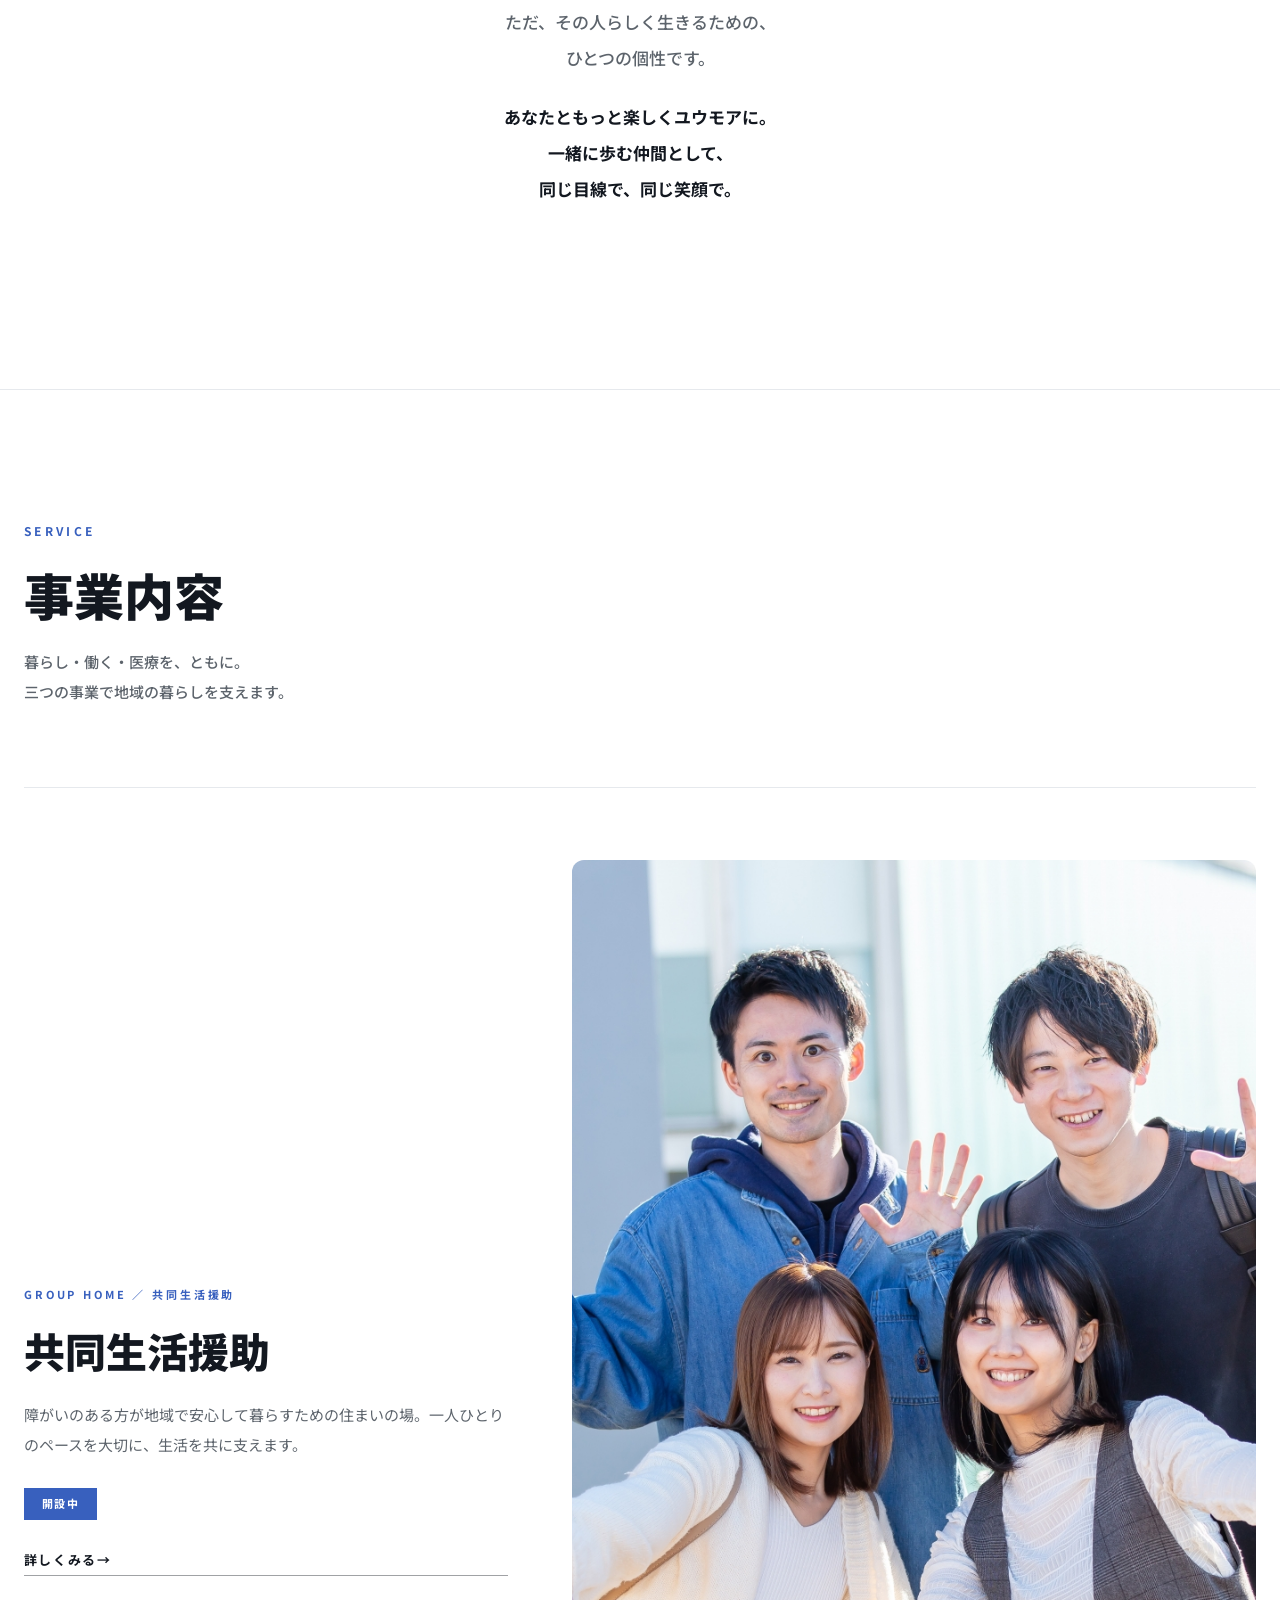
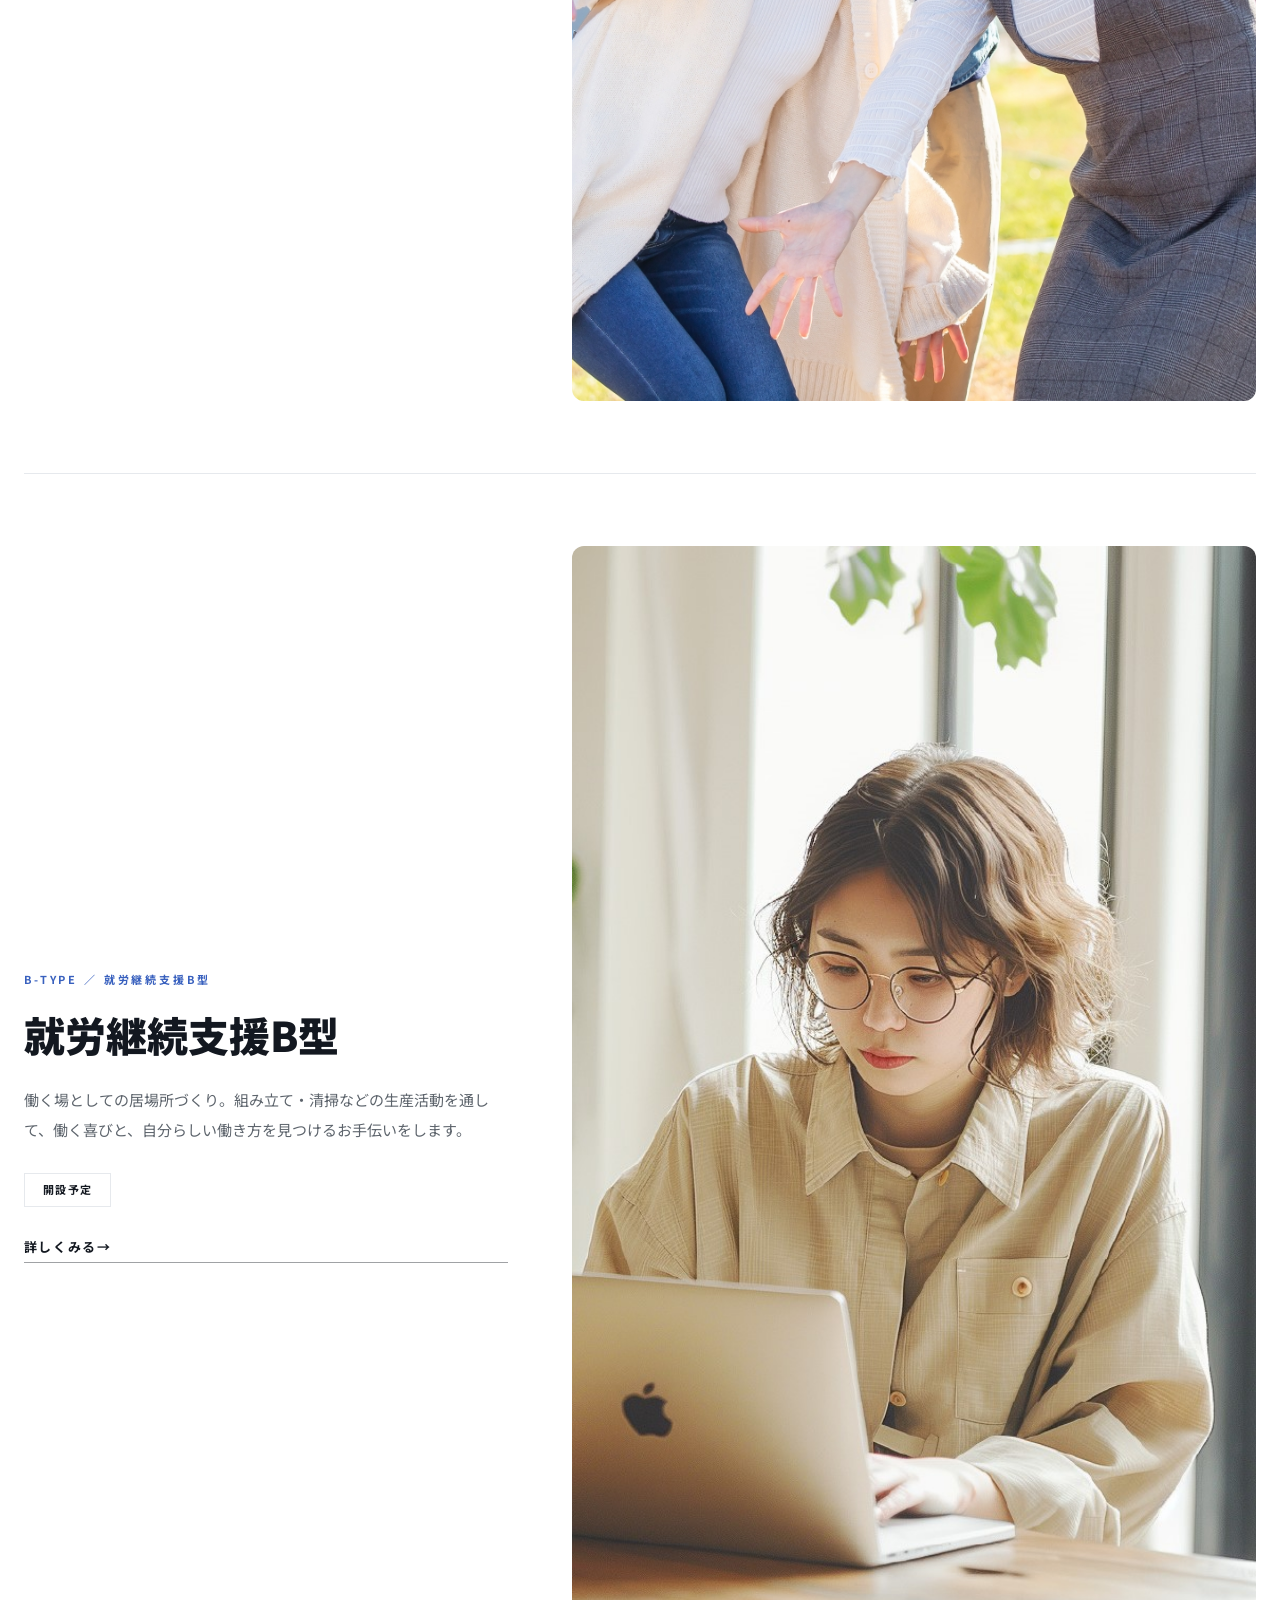
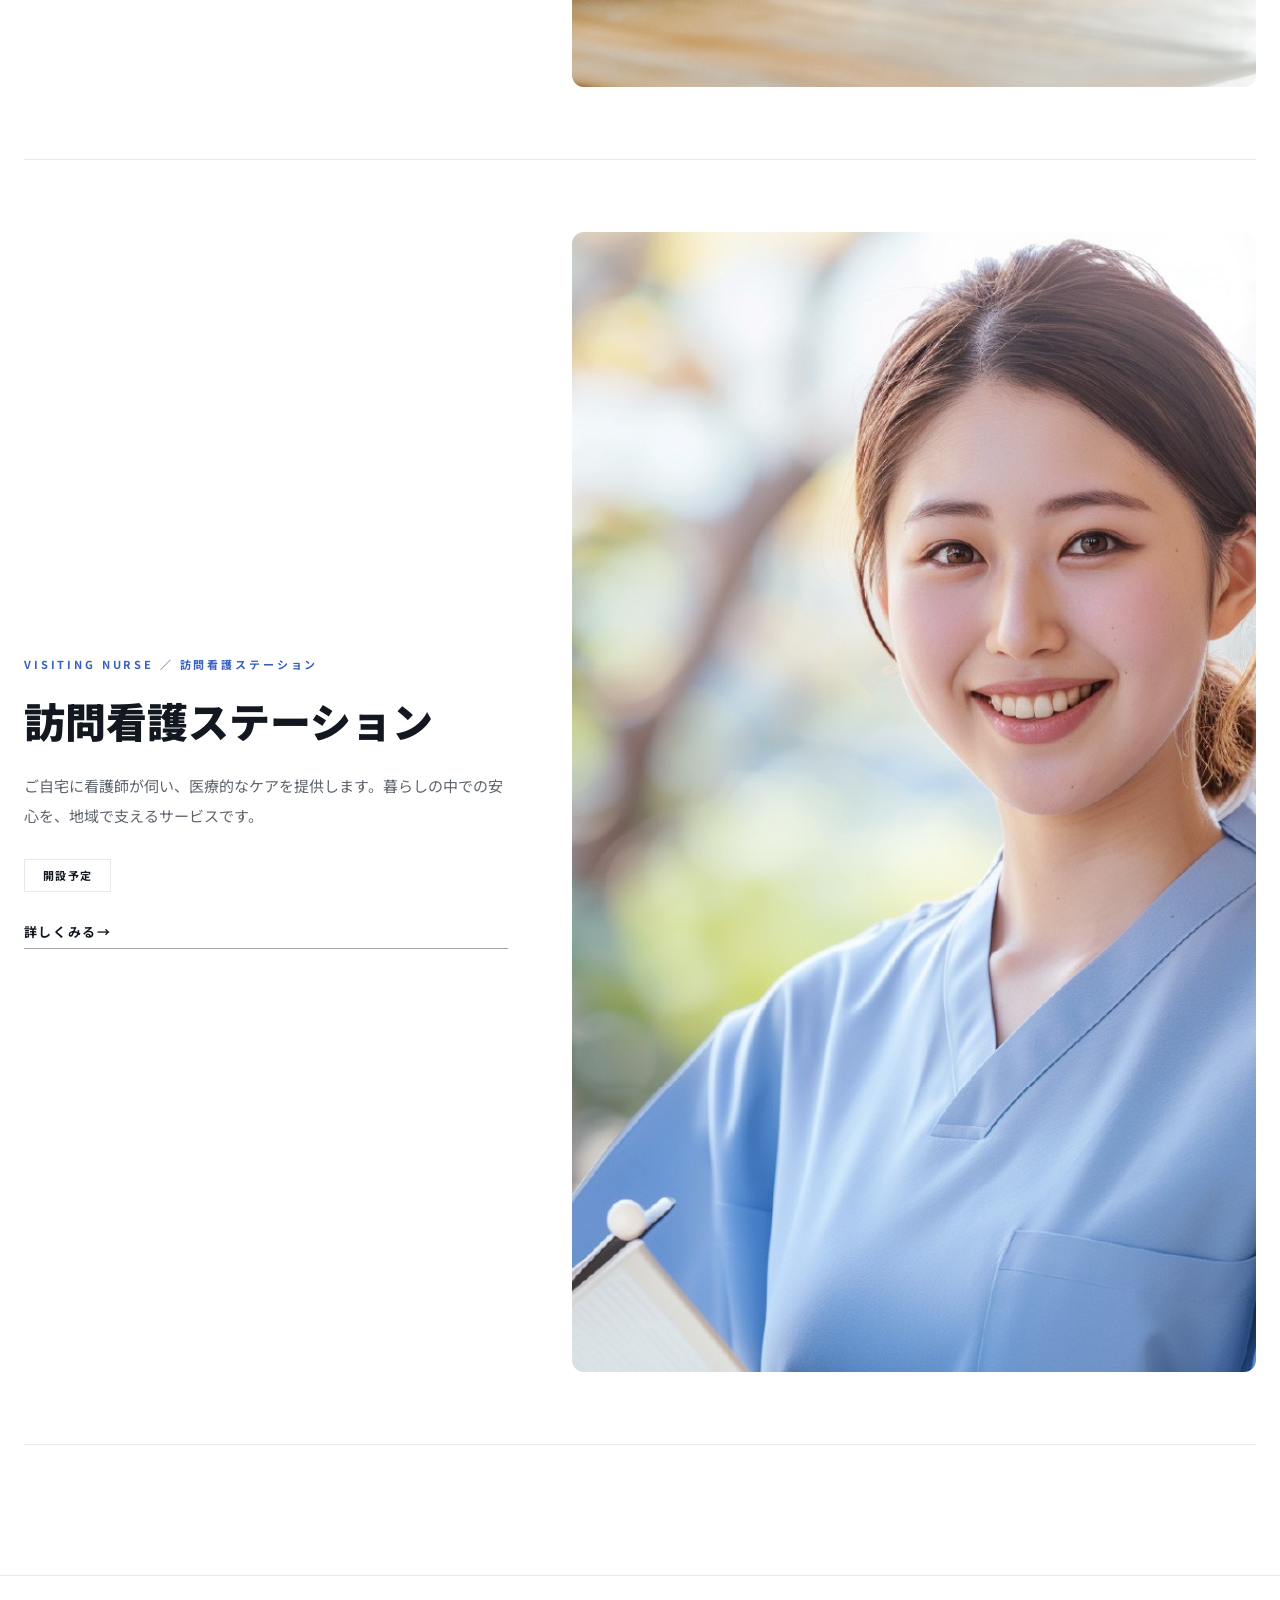
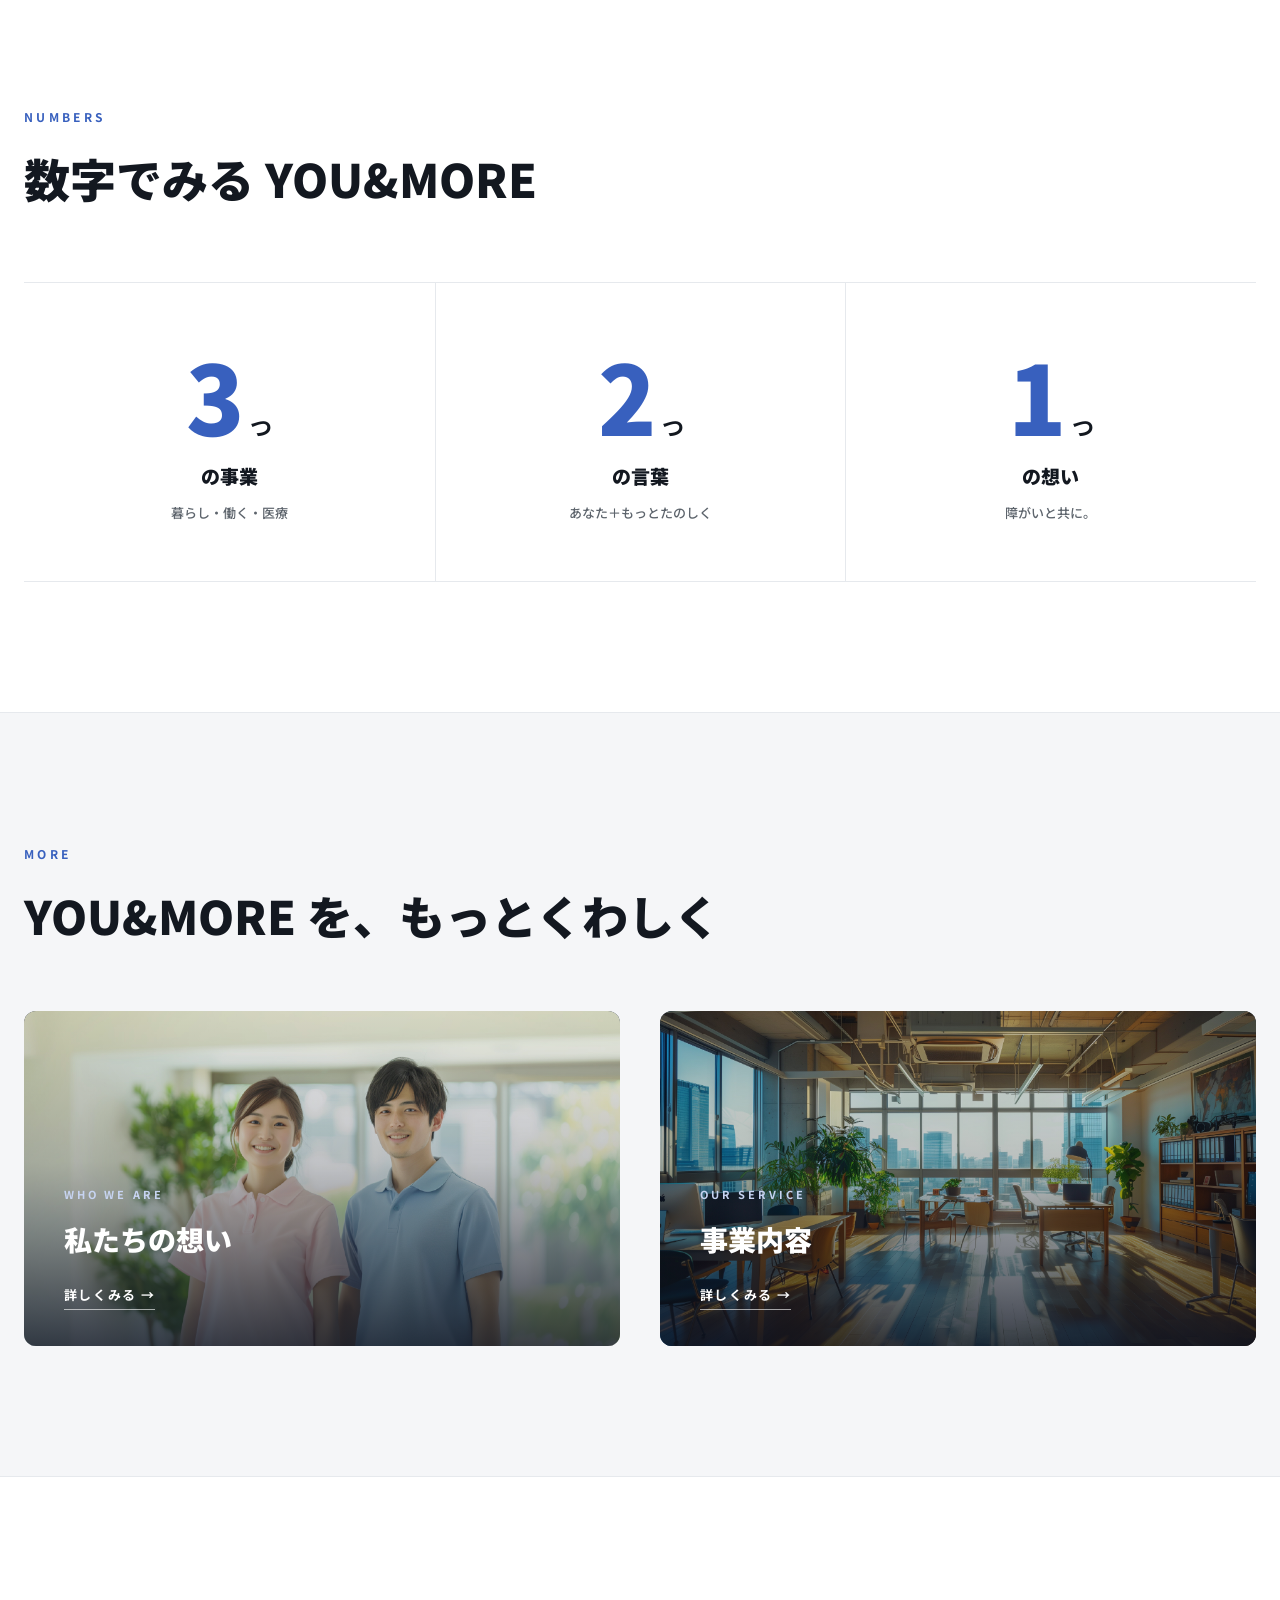
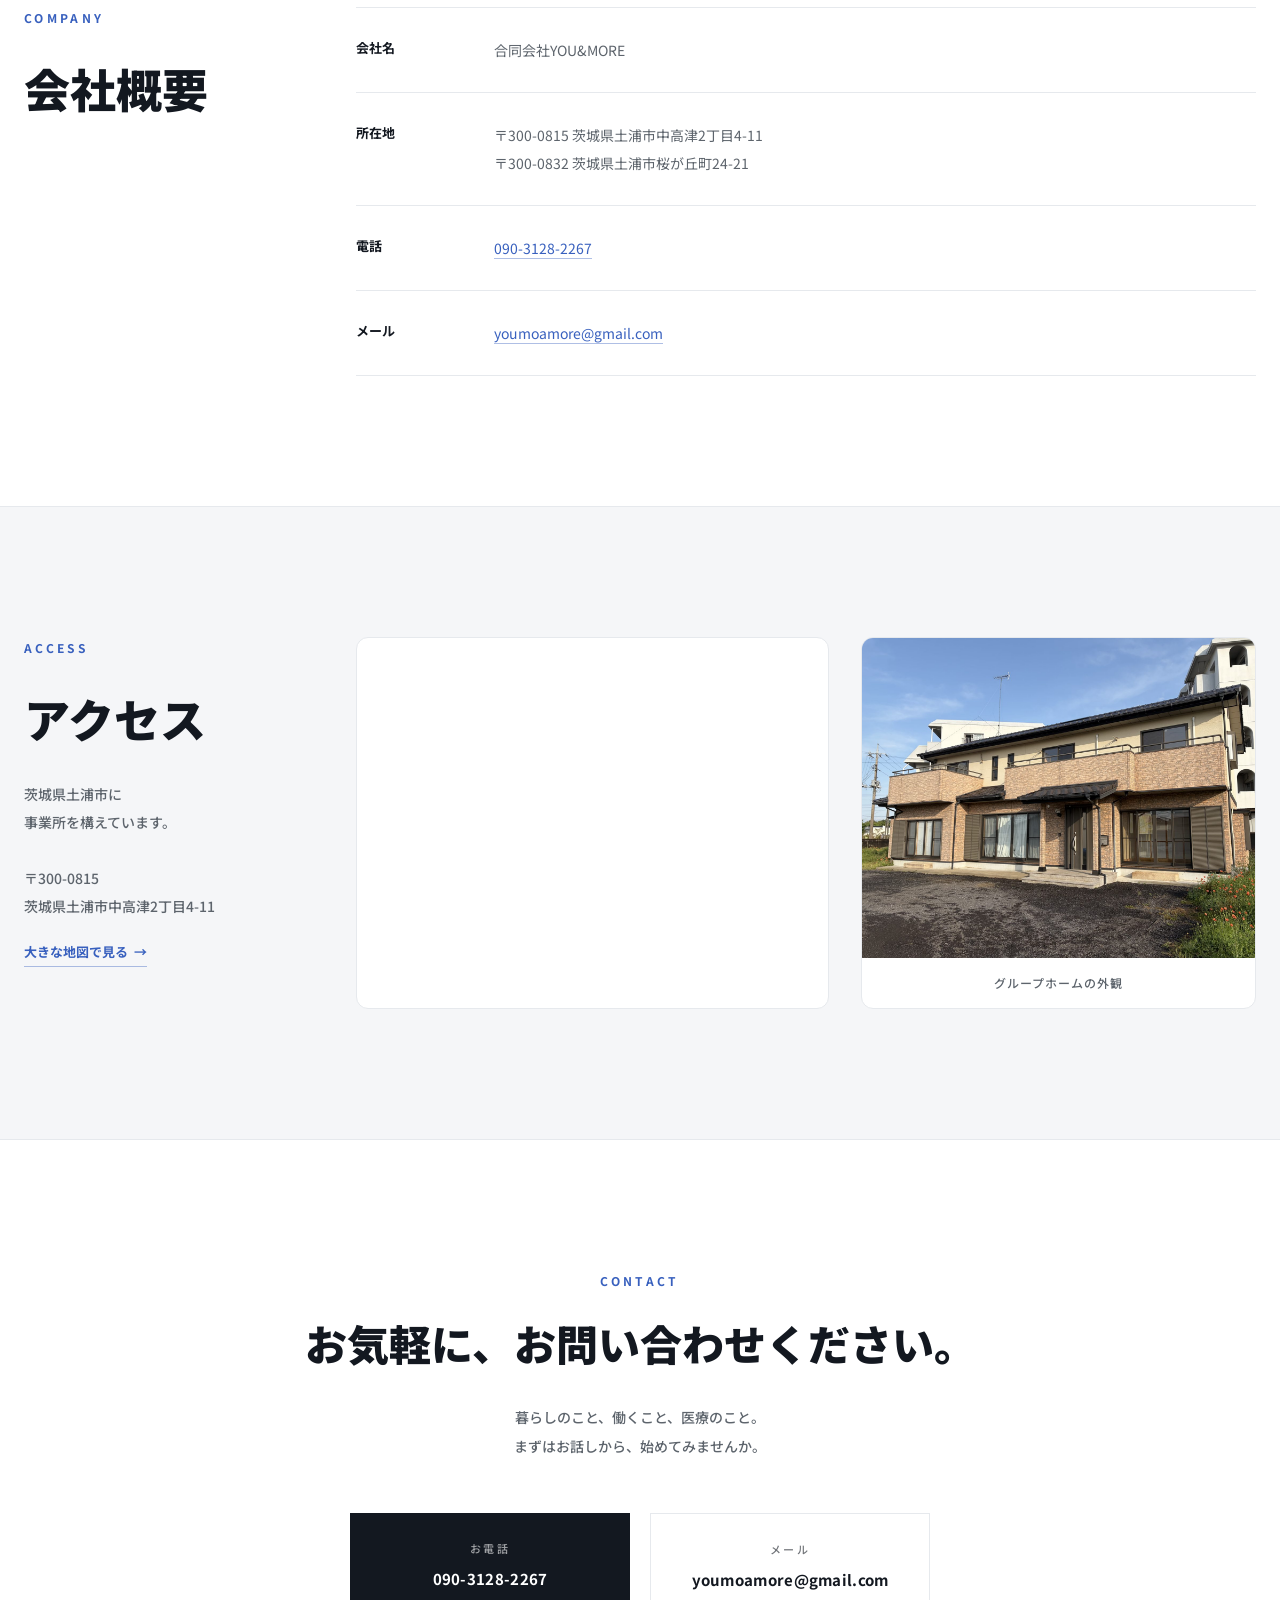
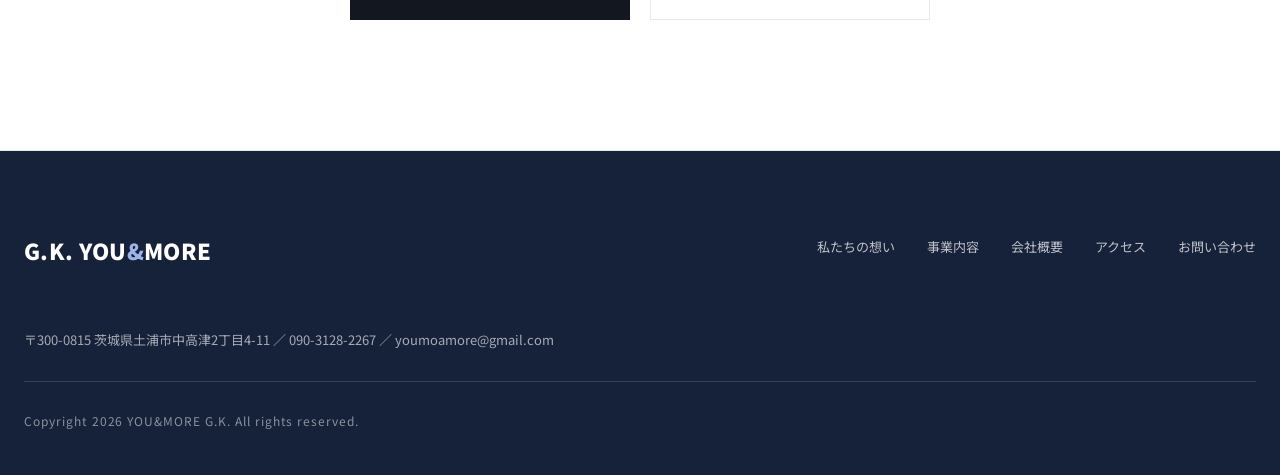
==== commit c167fb3d: "fix: CSSキャッシュバスティングのバージョンを更新" ====
--- a/index.html
+++ b/index.html
@@ -14,7 +14,7 @@
 <link rel="preconnect" href="https://fonts.googleapis.com">
 <link rel="preconnect" href="https://fonts.gstatic.com" crossorigin>
 <link href="https://fonts.googleapis.com/css2?family=Noto+Sans+JP:wght@400;500;700;900&amp;display=swap" rel="stylesheet">
-<link rel="stylesheet" href="css/style.css?v=20260806h">
+<link rel="stylesheet" href="css/style.css?v=20260816a">
 </head>
 <body>
 
--- a/css/style.css
+++ b/css/style.css
@@ -2052,6 +2052,10 @@
   body:has(.spCtaBar) footer {
     padding-bottom: 56px;
   }
+
+  .mainImg img.heroSlide {
+    object-position: 72% 25%;
+  }
 }
 
 @media (prefers-reduced-motion: reduce) {
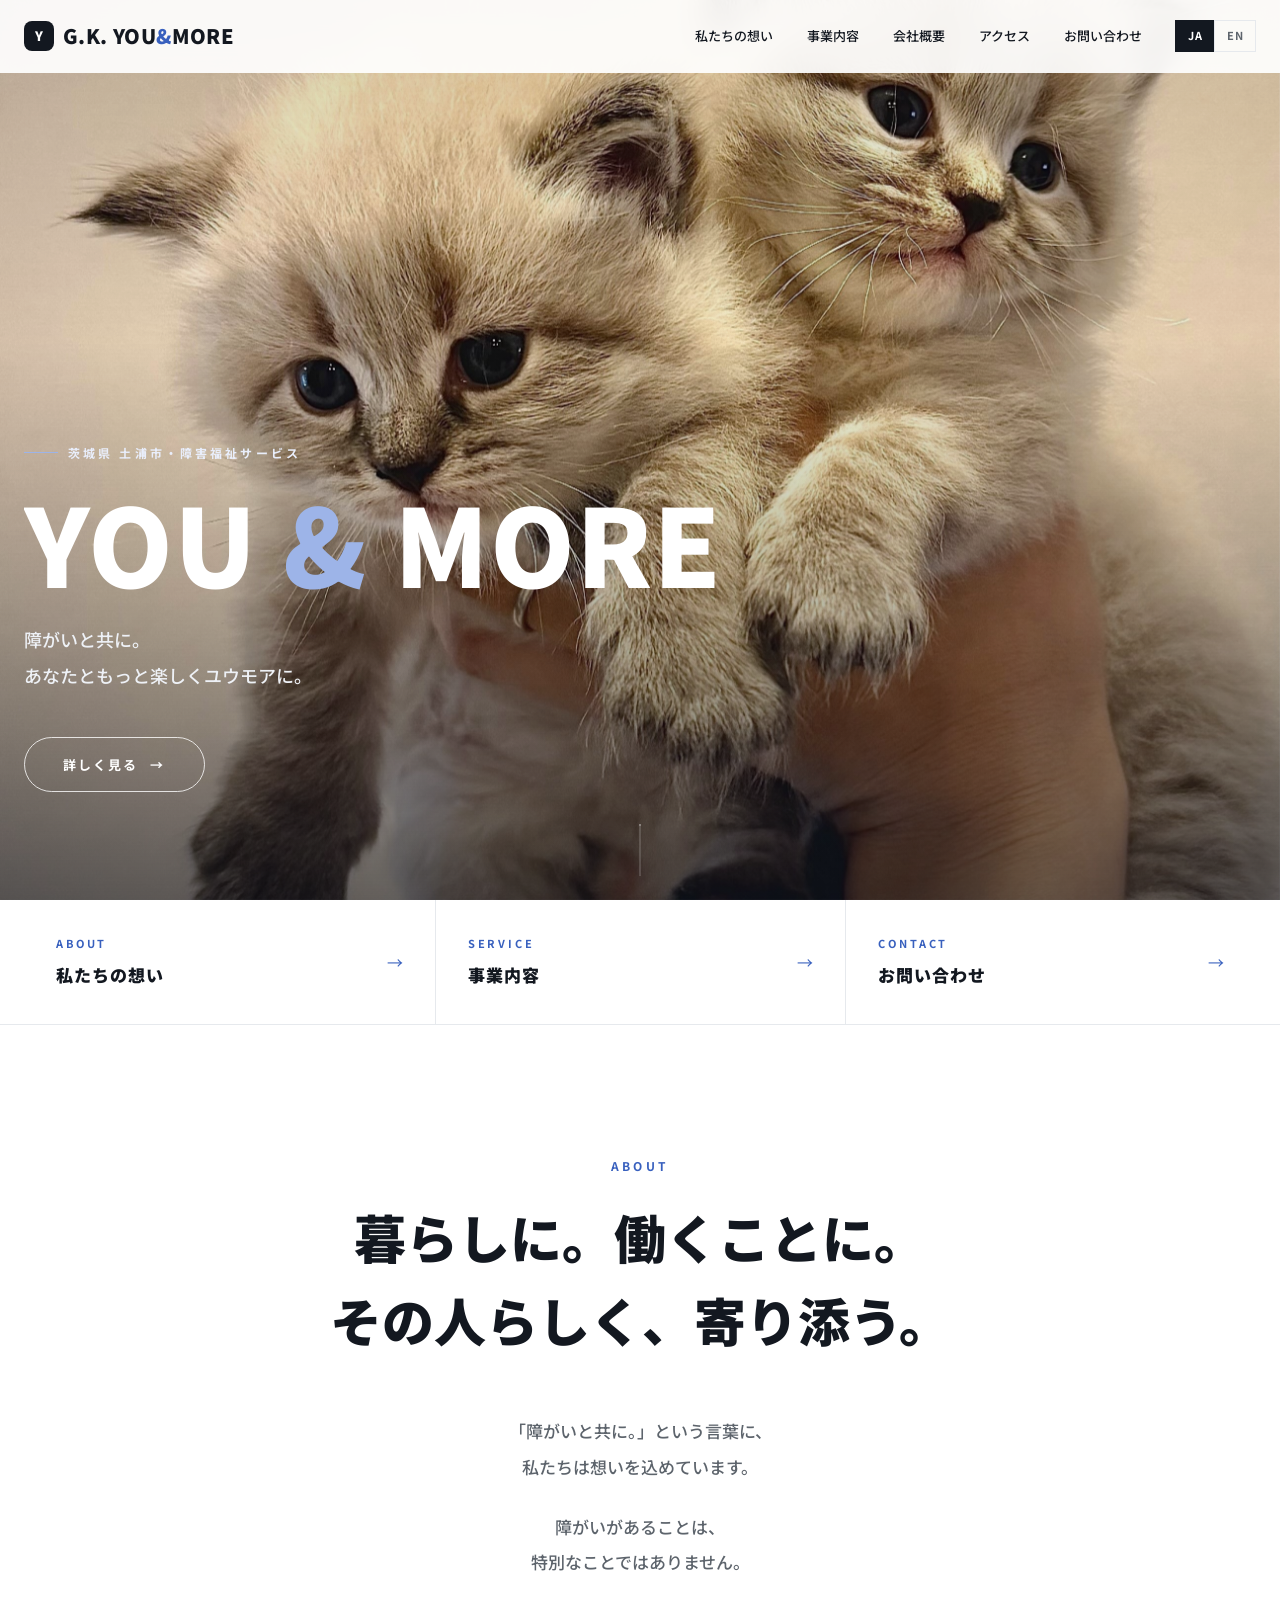
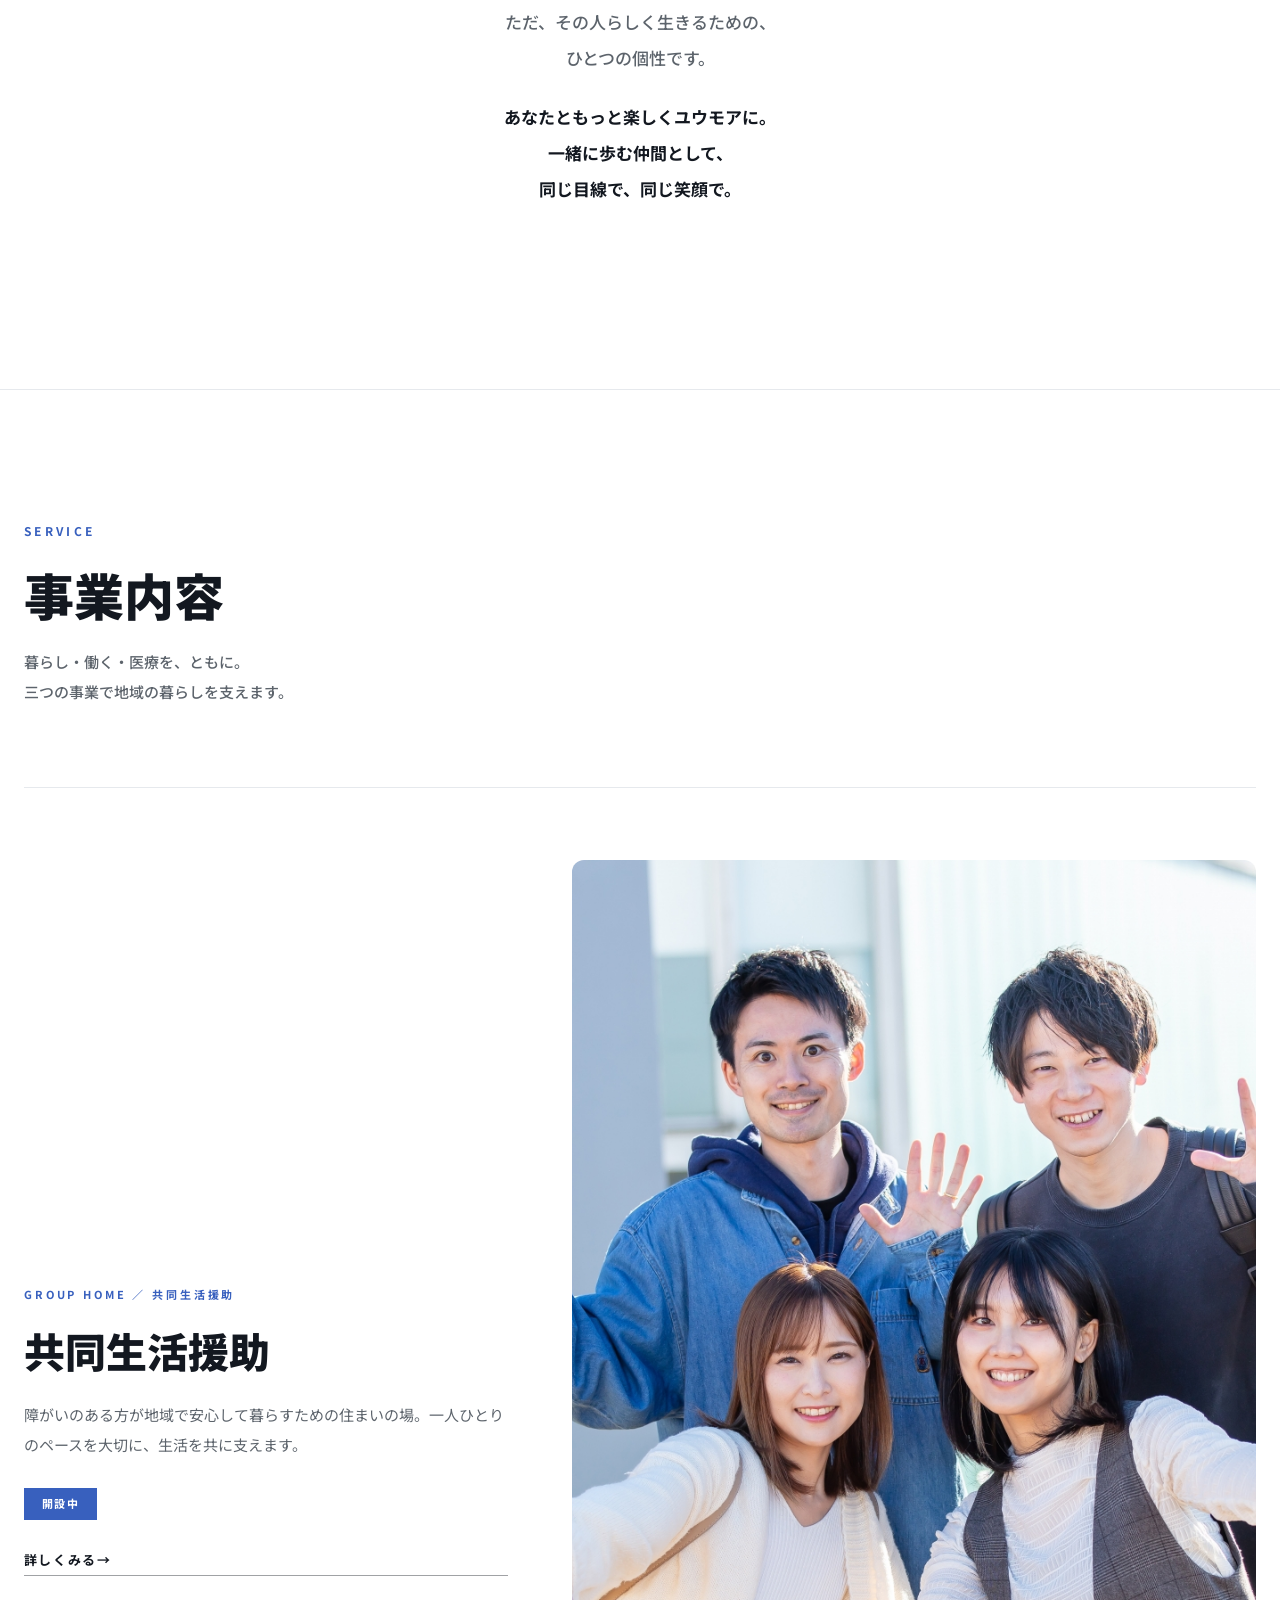
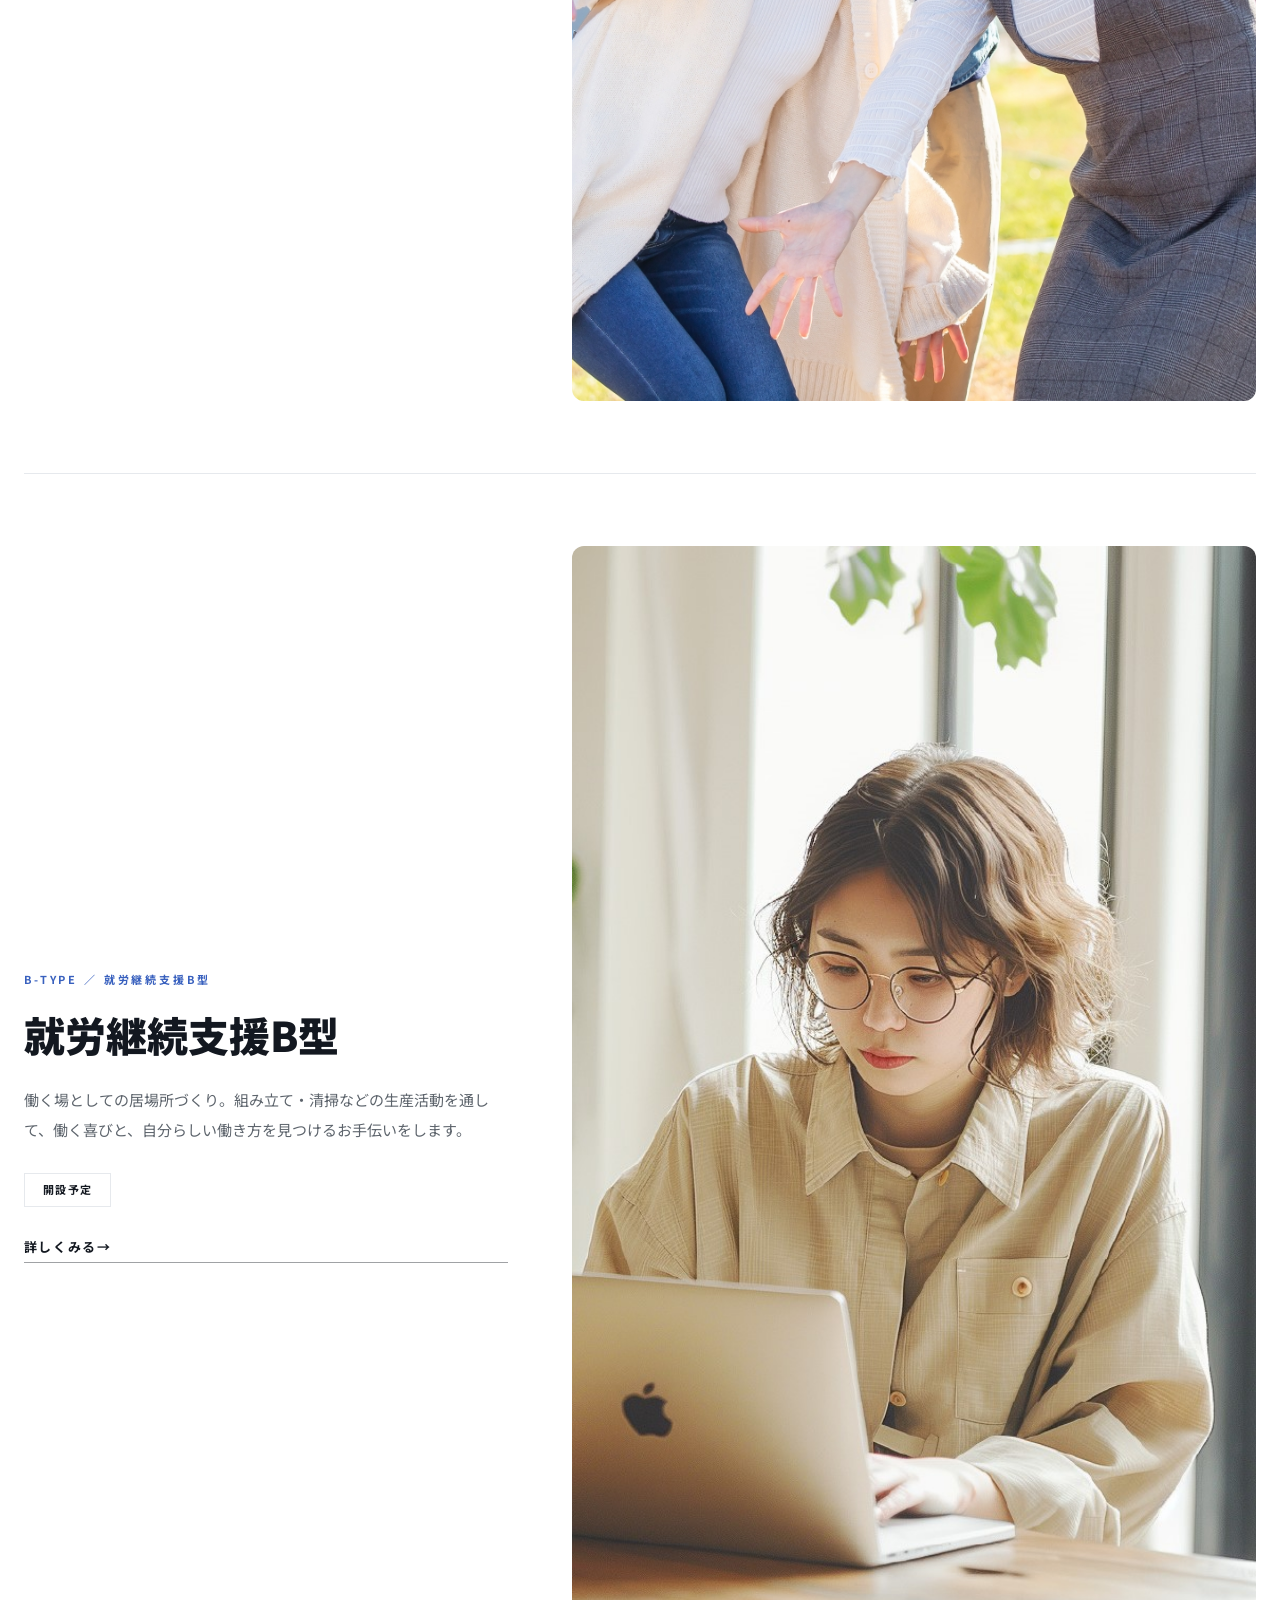
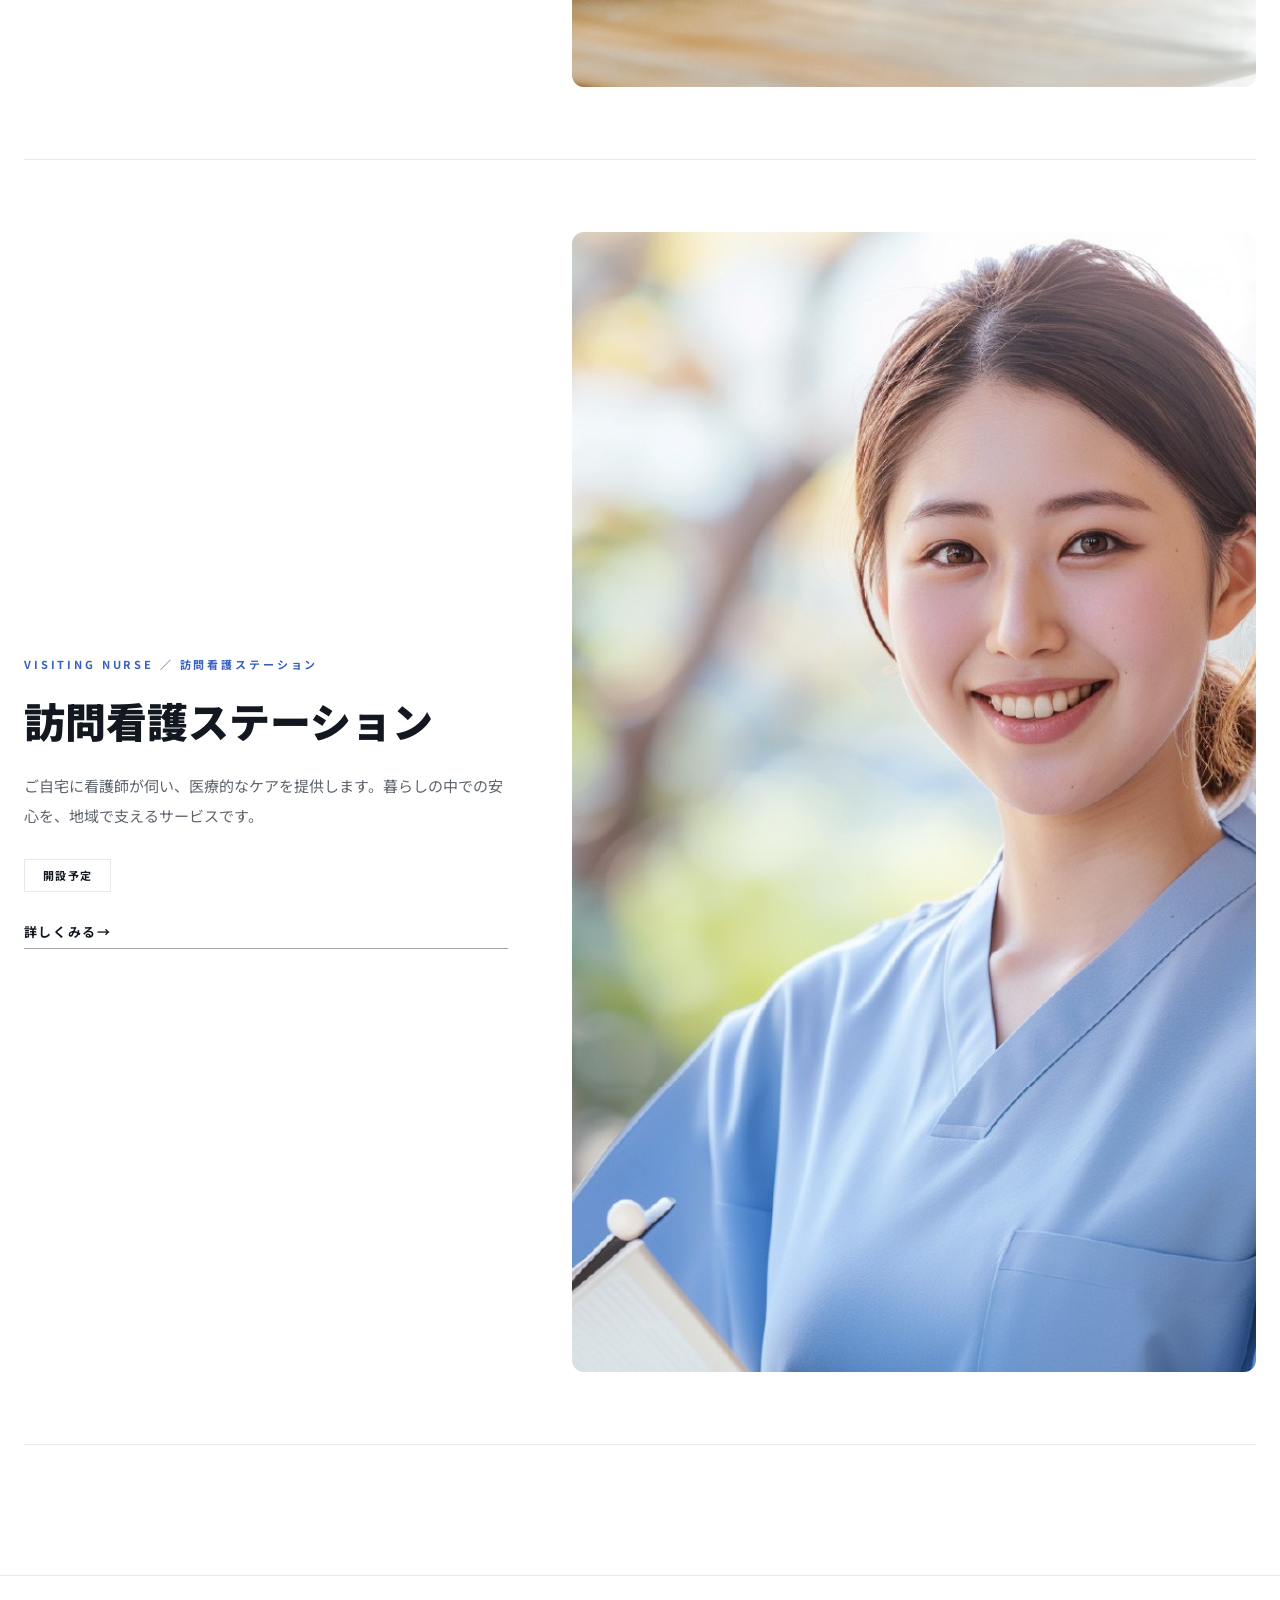
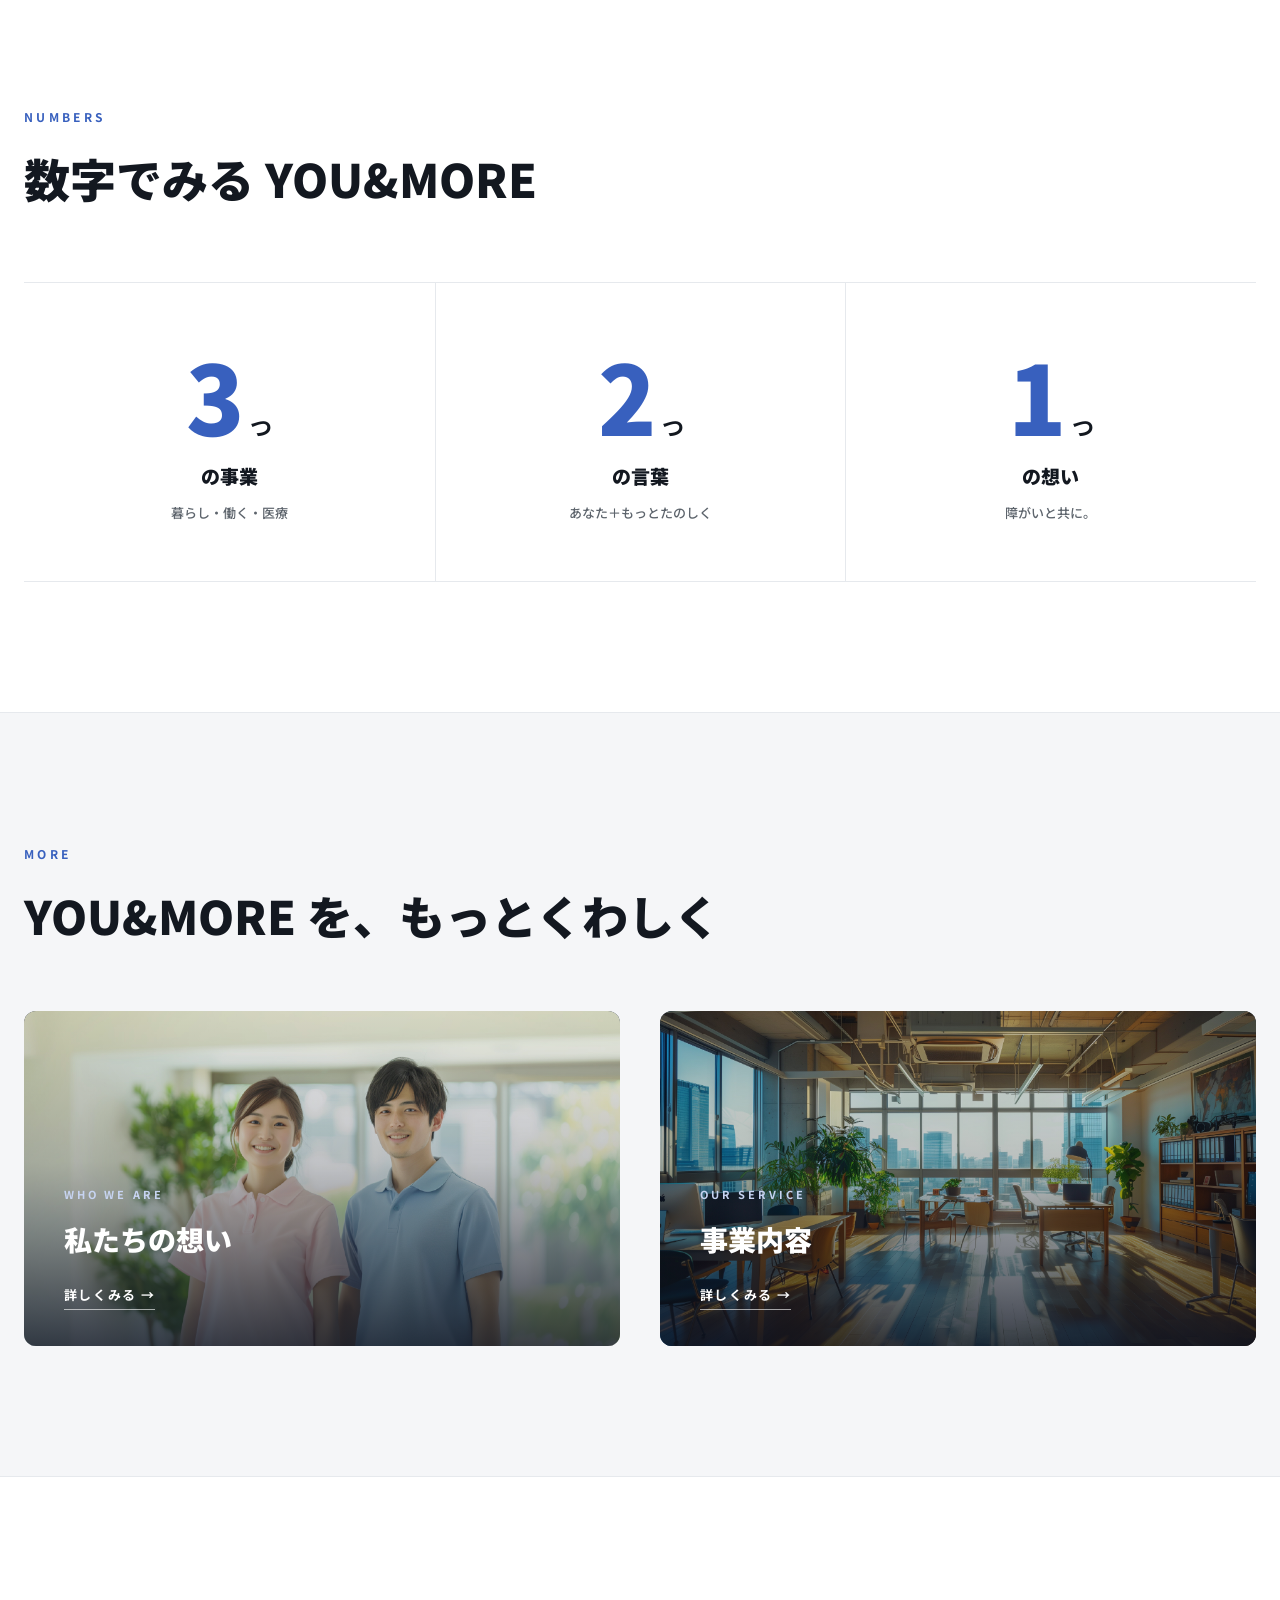
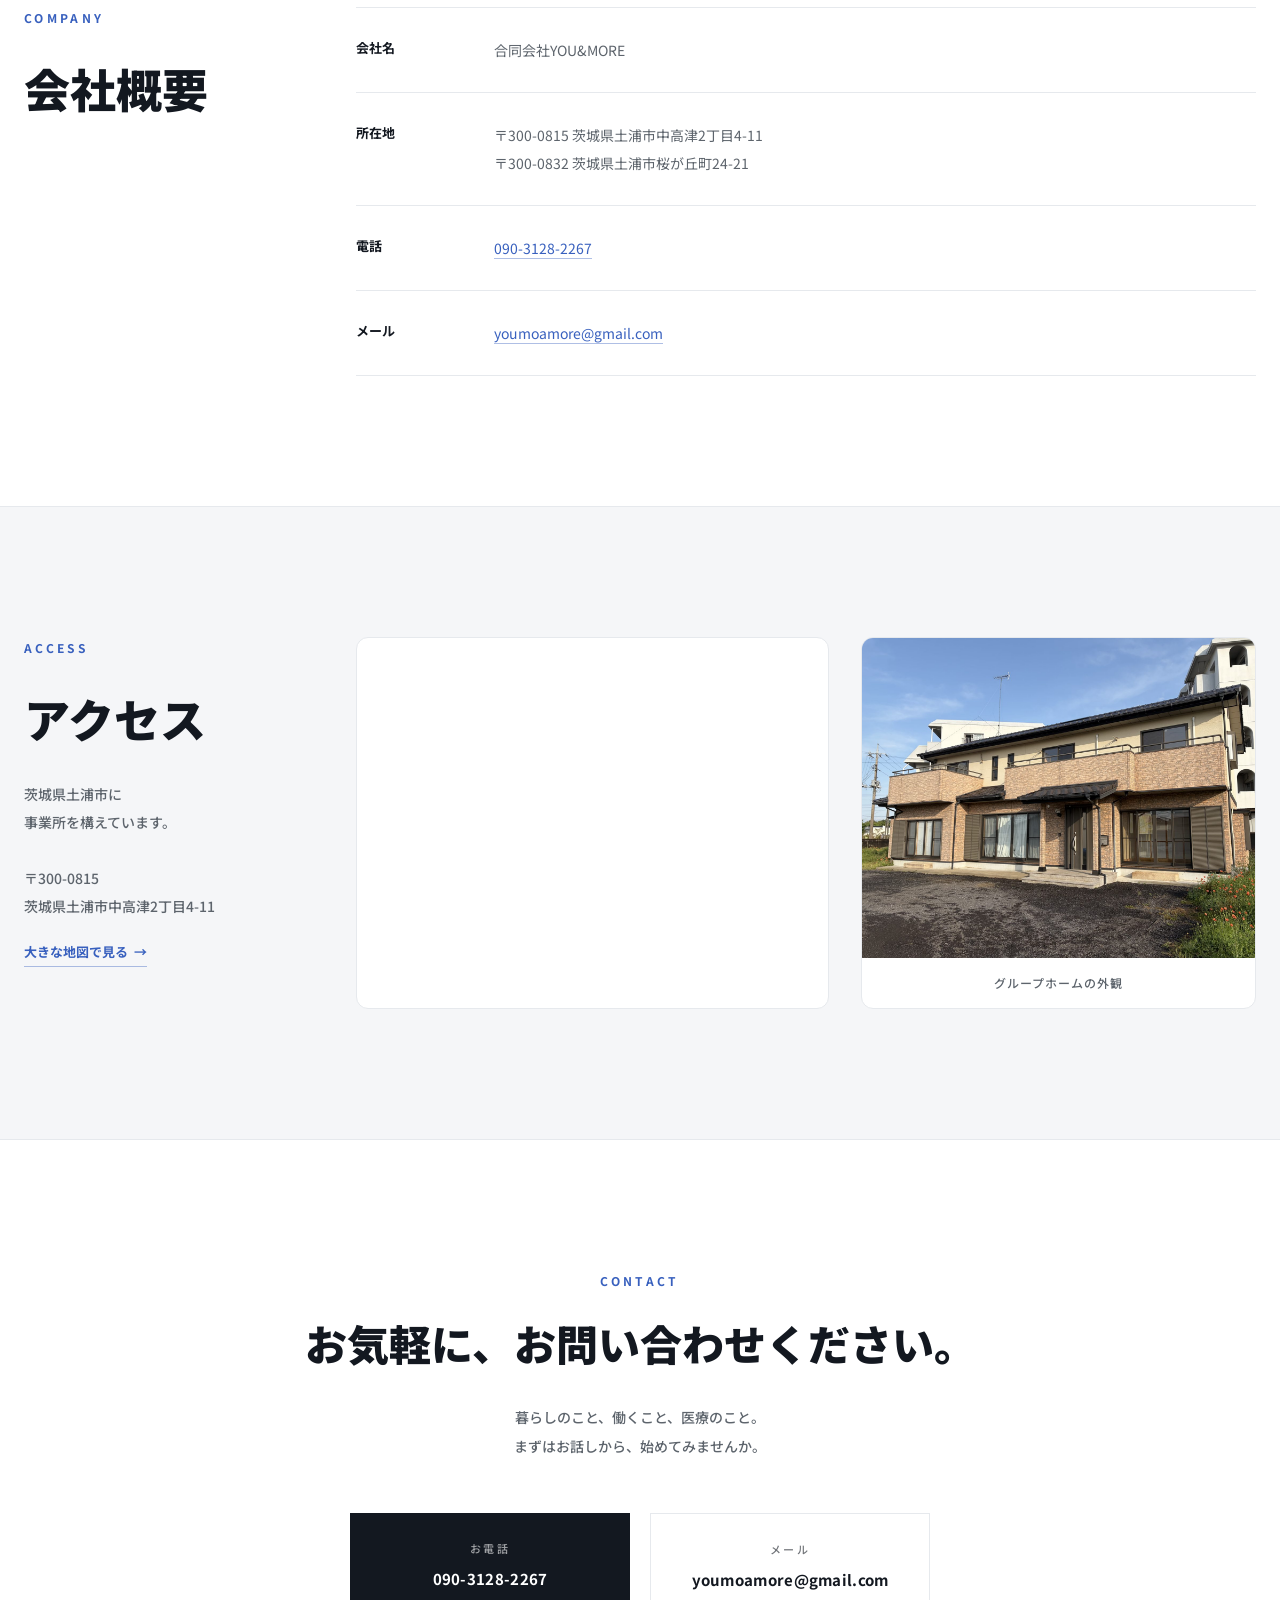
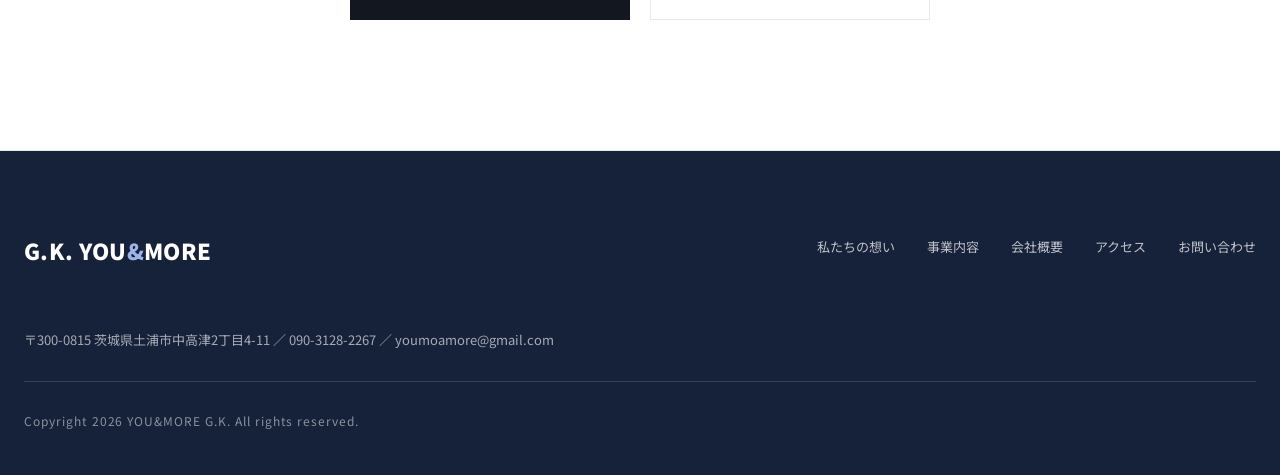
==== commit 35d3402b: "fix: CSSキャッシュバスティングのバージョンを更新" ====
--- a/index.html
+++ b/index.html
@@ -14,7 +14,7 @@
 <link rel="preconnect" href="https://fonts.googleapis.com">
 <link rel="preconnect" href="https://fonts.gstatic.com" crossorigin>
 <link href="https://fonts.googleapis.com/css2?family=Noto+Sans+JP:wght@400;500;700;900&amp;display=swap" rel="stylesheet">
-<link rel="stylesheet" href="css/style.css?v=20260816a">
+<link rel="stylesheet" href="css/style.css?v=20260816b">
 </head>
 <body>
 
--- a/css/style.css
+++ b/css/style.css
@@ -2053,8 +2053,12 @@
     padding-bottom: 56px;
   }
 
-  .mainImg img.heroSlide {
-    object-position: 72% 25%;
+  .mainImg img.heroSlide:nth-child(1) {
+    object-position: 55% 25%;
+  }
+
+  .mainImg img.heroSlide:nth-child(2) {
+    object-position: 58% 25%;
   }
 }
 
